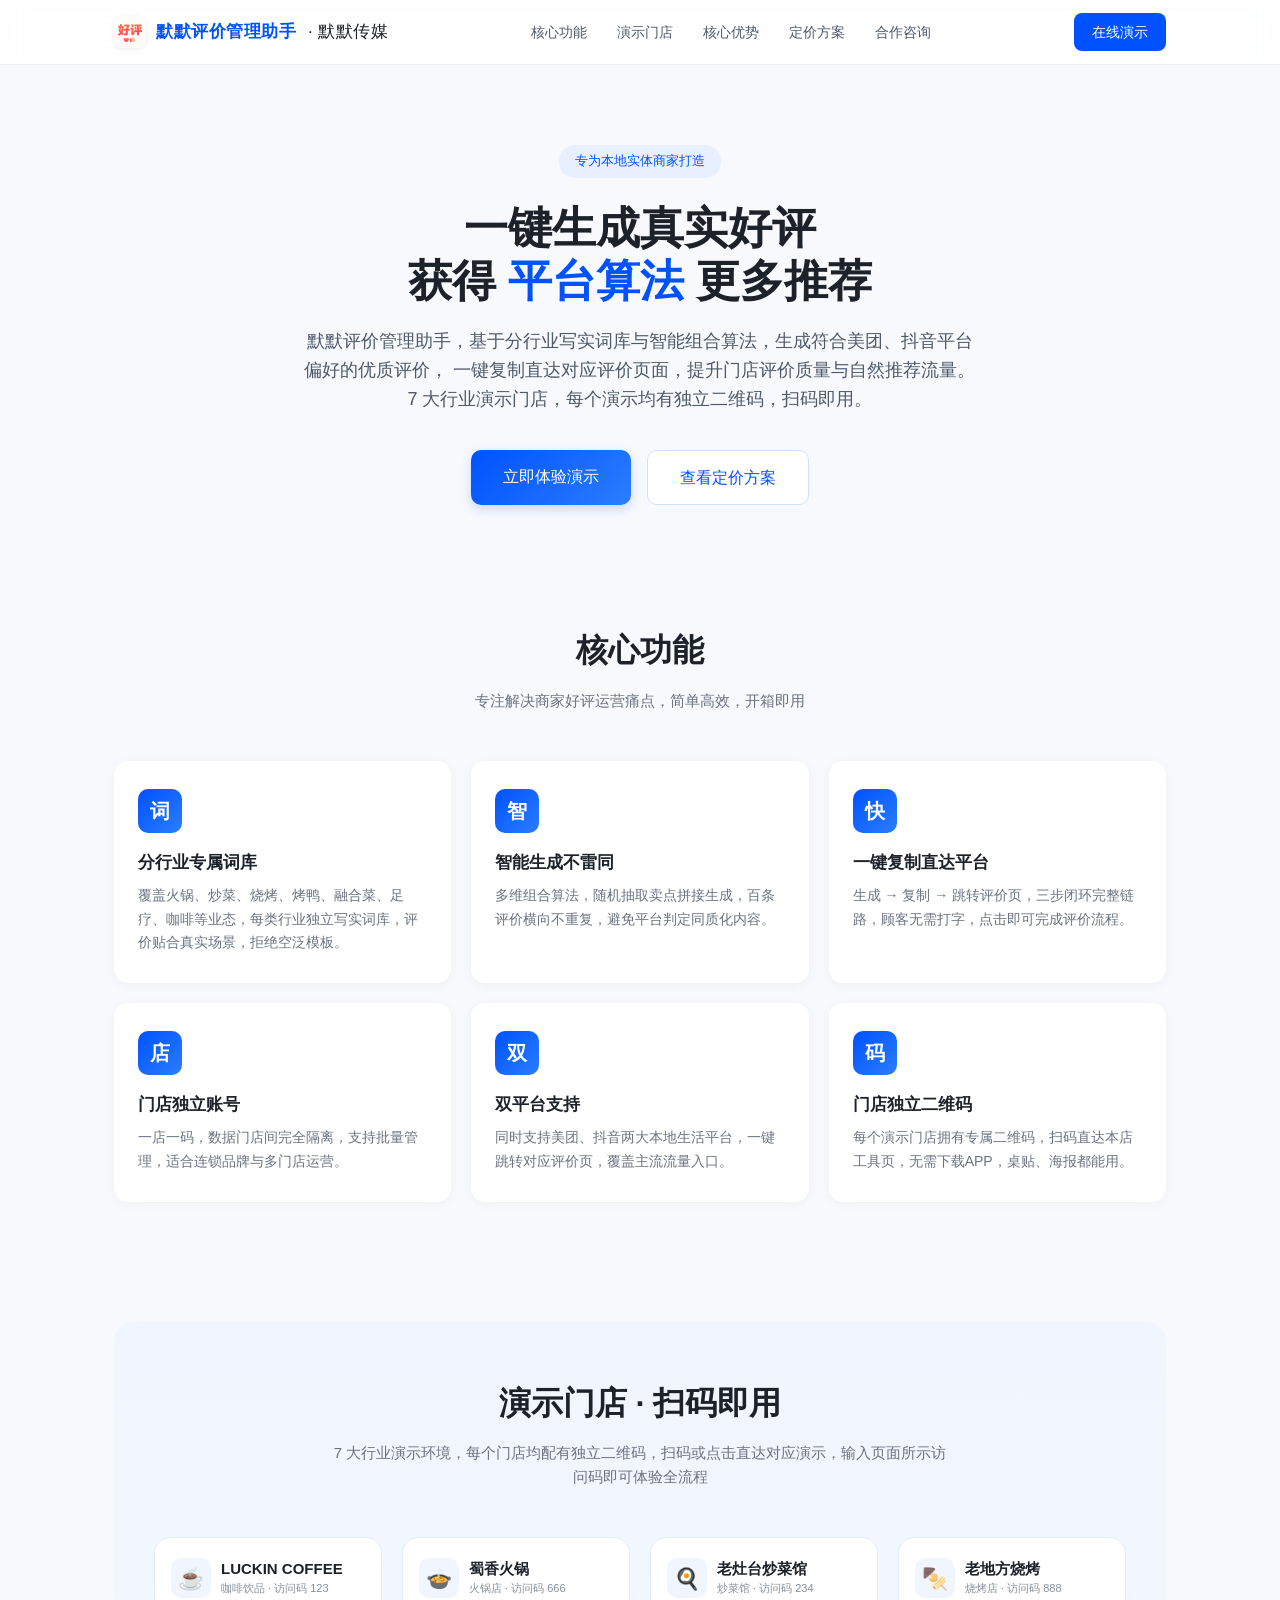
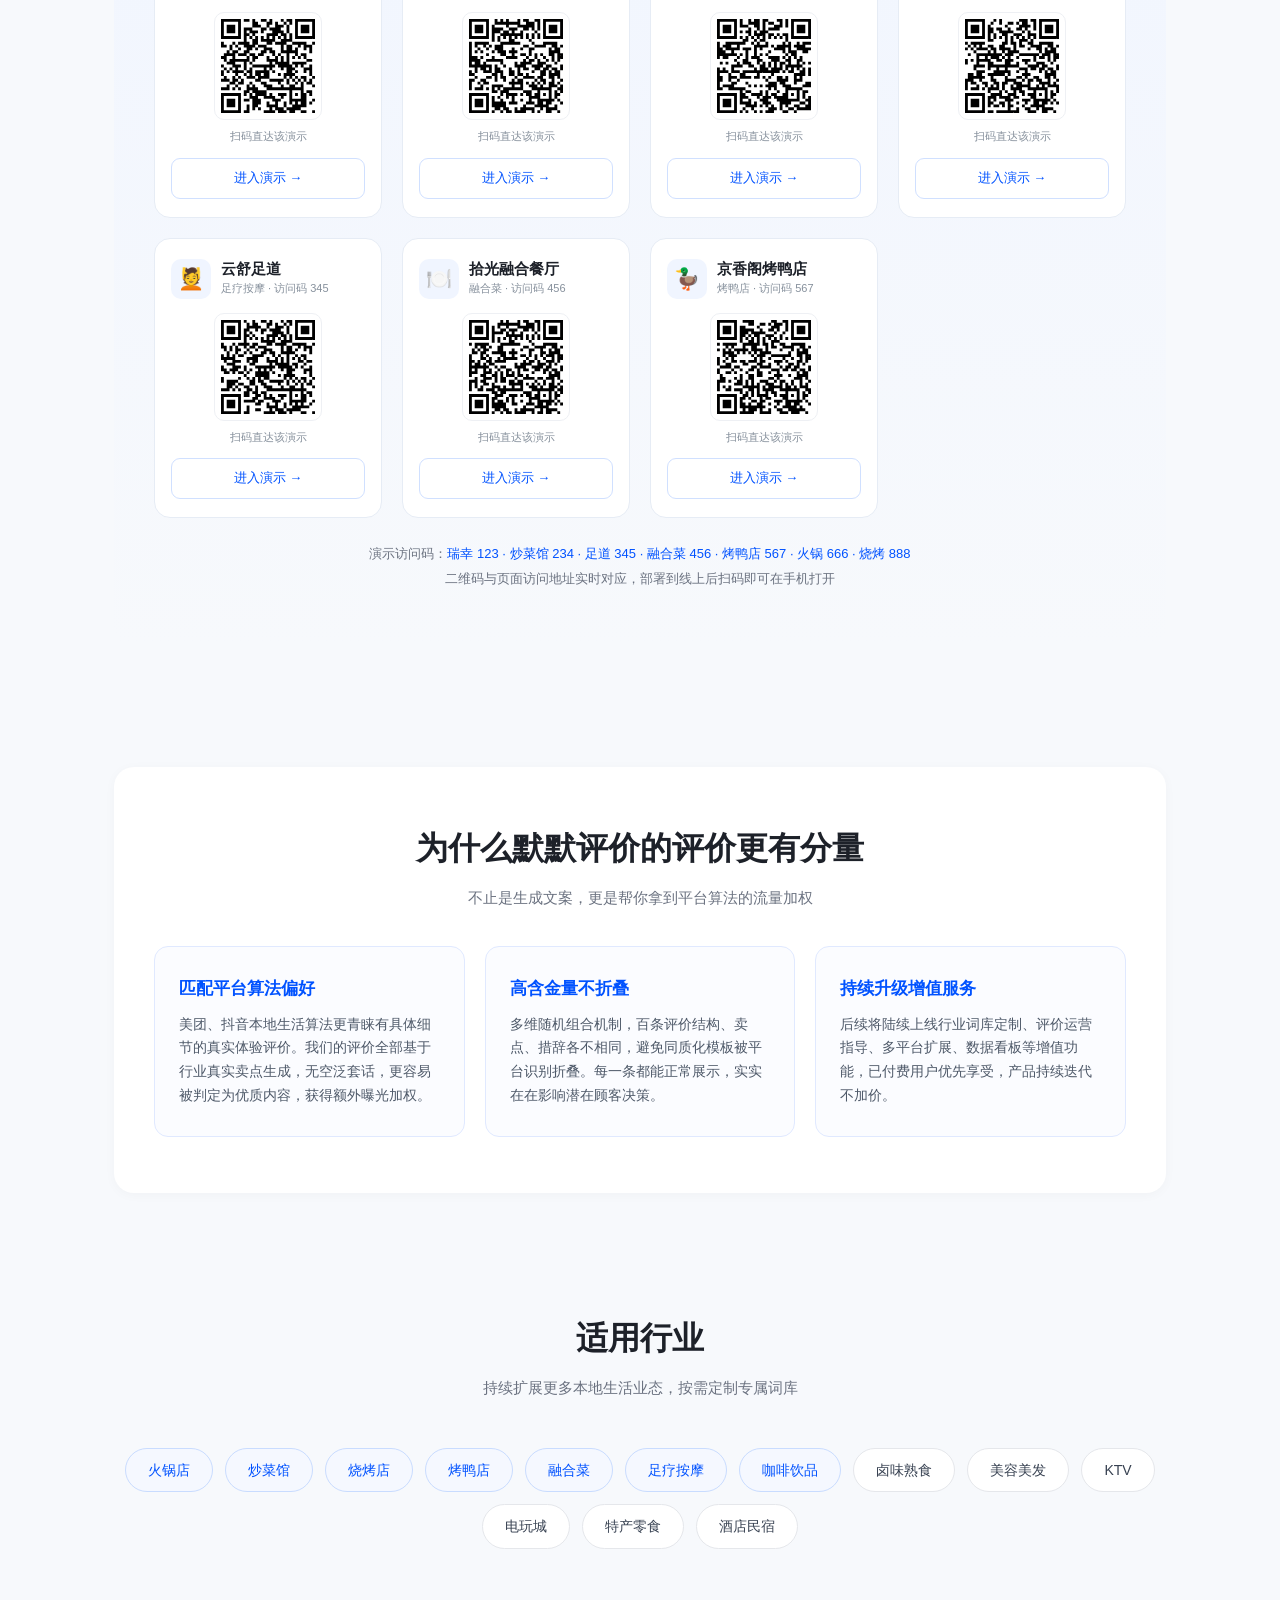
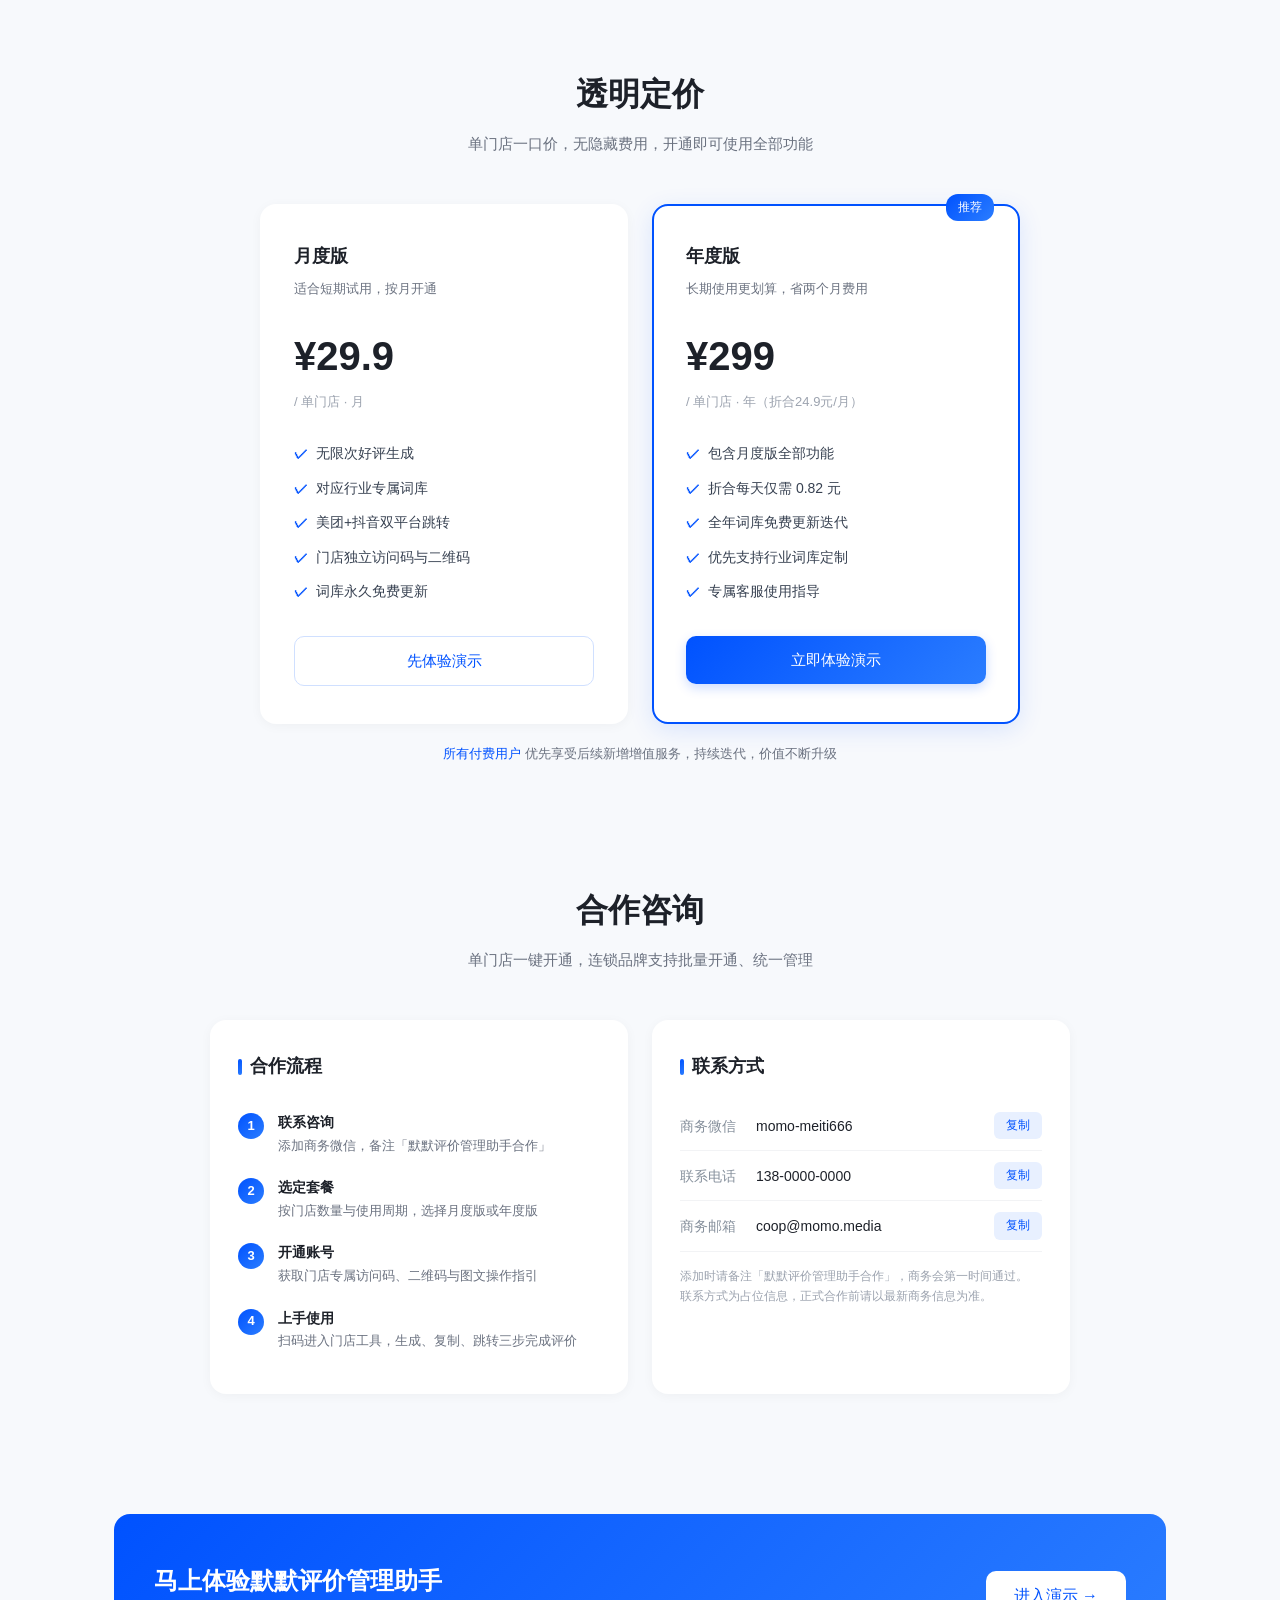
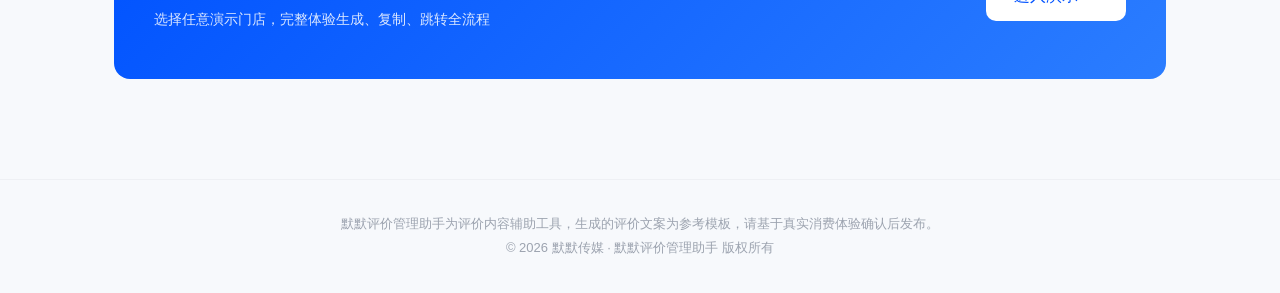
==== index.html @ b9cb19e1 "feat: 网页版全新改版为「默默评价管理助手」 - 落地页 index.html 全面改版：品牌更名、接入 logo 与 favicon、   新增「演示门店」区块（7 家演示门店卡片 + 独立二维" ====
<!DOCTYPE html>
<html lang="zh-CN">
<head>
<meta charset="UTF-8">
<meta name="viewport" content="width=device-width, initial-scale=1.0">
<title>默默评价管理助手 · 默默传媒 | 本地商家好评运营工具</title>
<meta name="description" content="默默评价管理助手，基于分行业写实词库与智能组合算法，生成符合美团、抖音平台偏好的优质评价，一键复制直达评价页面。7 大行业演示门店在线体验，每个演示均配有独立二维码。">
<meta property="og:title" content="默默评价管理助手 · 默默传媒">
<meta property="og:description" content="本地商家好评运营工具 — 分行业词库 + 智能生成 + 一键复制直达平台，7 大行业演示门店扫码即用。">
<meta property="og:image" content="assets/logo.png">
<link rel="icon" href="assets/favicon.ico" sizes="any">
<link rel="icon" type="image/png" sizes="32x32" href="assets/favicon-32.png">
<link rel="apple-touch-icon" href="assets/apple-touch-icon.png">
<style>
  * {
    margin: 0;
    padding: 0;
    box-sizing: border-box;
    font-family: -apple-system, BlinkMacSystemFont, "PingFang SC", "Microsoft YaHei", sans-serif;
  }

  body {
    background: #f7f9fc;
    color: #1d2129;
    line-height: 1.6;
  }

  /* 导航栏 */
  .nav {
    position: sticky;
    top: 0;
    background: rgba(255, 255, 255, 0.85);
    backdrop-filter: blur(12px);
    border-bottom: 1px solid #eef0f4;
    z-index: 100;
  }
  .nav-inner {
    max-width: 1100px;
    margin: 0 auto;
    padding: 0 24px;
    height: 64px;
    display: flex;
    align-items: center;
    justify-content: space-between;
    gap: 16px;
  }
  .logo {
    display: flex;
    align-items: center;
    gap: 10px;
    font-size: 17px;
    font-weight: 600;
    color: #0052ff;
    letter-spacing: 0.5px;
    white-space: nowrap;
  }
  .logo img {
    width: 32px;
    height: 32px;
    border-radius: 8px;
    display: block;
    box-shadow: 0 1px 4px rgba(0, 0, 0, 0.08);
  }
  .logo span {
    color: #1d2129;
    font-weight: 500;
    margin-left: 2px;
  }
  .nav-links {
    display: flex;
    gap: 30px;
    font-size: 14px;
    color: #4e5969;
  }
  .nav-links a {
    color: inherit;
    text-decoration: none;
    transition: color 0.2s;
  }
  .nav-links a:hover {
    color: #0052ff;
  }
  .nav-demo-btn {
    padding: 8px 18px;
    background: #0052ff;
    color: #fff;
    border-radius: 8px;
    text-decoration: none;
    font-size: 14px;
    font-weight: 500;
    white-space: nowrap;
    transition: background 0.2s;
  }
  .nav-demo-btn:hover {
    background: #0044d4;
  }

  /* Hero 区域 */
  .hero {
    max-width: 1100px;
    margin: 0 auto;
    padding: 80px 24px 60px;
    text-align: center;
  }
  .hero-badge {
    display: inline-block;
    padding: 6px 16px;
    background: #e8f0ff;
    color: #0052ff;
    border-radius: 20px;
    font-size: 13px;
    margin-bottom: 24px;
  }
  .hero h1 {
    font-size: 44px;
    font-weight: 700;
    line-height: 1.2;
    margin-bottom: 20px;
    color: #1d2129;
  }
  .hero h1 span {
    color: #0052ff;
  }
  .hero-desc {
    font-size: 18px;
    color: #4e5969;
    max-width: 680px;
    margin: 0 auto 36px;
  }
  .hero-btns {
    display: flex;
    gap: 16px;
    justify-content: center;
    flex-wrap: wrap;
  }
  .btn-primary {
    padding: 14px 32px;
    background: linear-gradient(135deg, #0052ff, #2b7dff);
    color: #fff;
    border: none;
    border-radius: 10px;
    font-size: 16px;
    font-weight: 500;
    cursor: pointer;
    text-decoration: none;
    box-shadow: 0 4px 12px rgba(0, 82, 255, 0.2);
    transition: all 0.2s;
  }
  .btn-primary:hover {
    transform: translateY(-1px);
    box-shadow: 0 6px 16px rgba(0, 82, 255, 0.28);
  }
  .btn-secondary {
    padding: 14px 32px;
    background: #fff;
    color: #0052ff;
    border: 1px solid #d0e0ff;
    border-radius: 10px;
    font-size: 16px;
    font-weight: 500;
    cursor: pointer;
    text-decoration: none;
    transition: all 0.2s;
  }
  .btn-secondary:hover {
    background: #f5f8ff;
  }

  /* 通用区块 */
  .section {
    max-width: 1100px;
    margin: 0 auto;
    padding: 60px 24px;
  }
  .section-title {
    text-align: center;
    margin-bottom: 48px;
  }
  .section-title h2 {
    font-size: 32px;
    font-weight: 700;
    margin-bottom: 12px;
  }
  .section-title p {
    font-size: 15px;
    color: #6b7280;
    max-width: 620px;
    margin: 0 auto;
  }

  /* 功能网格 */
  .features {
    display: grid;
    grid-template-columns: repeat(3, 1fr);
    gap: 20px;
  }
  .feature-card {
    background: #fff;
    padding: 28px 24px;
    border-radius: 14px;
    box-shadow: 0 2px 12px rgba(0, 0, 0, 0.04);
    transition: all 0.2s;
  }
  .feature-card:hover {
    transform: translateY(-2px);
    box-shadow: 0 6px 20px rgba(0, 0, 0, 0.06);
  }
  .feature-icon {
    width: 44px;
    height: 44px;
    background: linear-gradient(135deg, #0052ff, #2b7dff);
    border-radius: 10px;
    margin-bottom: 16px;
    display: flex;
    align-items: center;
    justify-content: center;
    color: #fff;
    font-size: 20px;
    font-weight: 600;
  }
  .feature-card h3 {
    font-size: 17px;
    font-weight: 600;
    margin-bottom: 8px;
  }
  .feature-card p {
    font-size: 14px;
    color: #6b7280;
    line-height: 1.7;
  }

  /* 演示门店 */
  .demo-section {
    background: linear-gradient(180deg, #f0f5ff 0%, #f7f9fc 100%);
    border-radius: 20px;
    padding: 56px 40px;
    max-width: 1100px;
    margin: 0 auto;
  }
  .demo-grid {
    display: grid;
    grid-template-columns: repeat(4, 1fr);
    gap: 20px;
  }
  .demo-store-card {
    background: #fff;
    border: 1px solid #e6ecf5;
    border-radius: 16px;
    padding: 20px 16px 18px;
    text-align: center;
    display: flex;
    flex-direction: column;
    align-items: center;
    transition: all 0.2s;
  }
  .demo-store-card:hover {
    transform: translateY(-3px);
    box-shadow: 0 8px 24px rgba(0, 82, 255, 0.10);
    border-color: #c9dcff;
  }
  .dsc-head {
    display: flex;
    align-items: center;
    gap: 10px;
    width: 100%;
    text-align: left;
    margin-bottom: 14px;
  }
  .dsc-icon {
    width: 40px;
    height: 40px;
    border-radius: 10px;
    background: #f0f5ff;
    display: flex;
    align-items: center;
    justify-content: center;
    font-size: 21px;
    line-height: 1;
    flex-shrink: 0;
  }
  .dsc-name {
    font-size: 15px;
    font-weight: 600;
    line-height: 1.3;
  }
  .dsc-industry {
    font-size: 11px;
    color: #86909c;
    margin-top: 2px;
  }
  .dsc-qr {
    width: 108px;
    height: 108px;
    padding: 6px;
    border: 1px solid #eef0f4;
    border-radius: 10px;
    margin-bottom: 8px;
  }
  .dsc-qr svg {
    width: 100%;
    height: 100%;
    display: block;
  }
  .dsc-qr-tip {
    font-size: 11px;
    color: #86909c;
    margin-bottom: 12px;
  }
  .dsc-btn {
    margin-top: auto;
    padding: 9px 0;
    width: 100%;
    border-radius: 9px;
    border: 1px solid #d0e0ff;
    color: #0052ff;
    font-size: 13px;
    font-weight: 500;
    text-decoration: none;
    transition: all 0.2s;
  }
  .dsc-btn:hover {
    background: linear-gradient(135deg, #0052ff, #2b7dff);
    border-color: transparent;
    color: #fff;
  }
  .demo-note {
    text-align: center;
    font-size: 13px;
    color: #6b7280;
    margin-top: 24px;
    line-height: 1.9;
  }
  .demo-note strong {
    color: #0052ff;
    font-weight: 500;
  }

  /* 核心优势区块 */
  .advantage-section {
    background: #fff;
    border-radius: 20px;
    padding: 56px 40px;
    box-shadow: 0 2px 12px rgba(0, 0, 0, 0.03);
  }
  .advantage-section .section-title {
    margin-bottom: 36px;
  }
  .advantage-grid {
    display: grid;
    grid-template-columns: repeat(3, 1fr);
    gap: 20px;
  }
  .advantage-card {
    background: #fbfcff;
    padding: 28px 24px;
    border-radius: 14px;
    border: 1px solid #e0e9ff;
    transition: all 0.2s;
  }
  .advantage-card:hover {
    border-color: #0052ff;
    box-shadow: 0 6px 20px rgba(0, 82, 255, 0.08);
  }
  .advantage-card h4 {
    font-size: 17px;
    font-weight: 600;
    margin-bottom: 10px;
    color: #0052ff;
  }
  .advantage-card p {
    font-size: 14px;
    color: #4e5969;
    line-height: 1.7;
  }

  /* 适用行业 */
  .industries {
    display: flex;
    flex-wrap: wrap;
    gap: 12px;
    justify-content: center;
  }
  .industry-tag {
    padding: 10px 22px;
    background: #fff;
    border: 1px solid #e5e7eb;
    border-radius: 24px;
    font-size: 14px;
    color: #374151;
    transition: all 0.2s;
  }
  .industry-tag.hot {
    border-color: #c9dcff;
    color: #0052ff;
    background: #f5f8ff;
  }
  .industry-tag:hover {
    border-color: #0052ff;
    color: #0052ff;
  }

  /* 定价 */
  .pricing {
    display: grid;
    grid-template-columns: 1fr 1fr;
    gap: 24px;
    max-width: 760px;
    margin: 0 auto;
  }
  .price-card {
    background: #fff;
    border-radius: 16px;
    padding: 36px 32px;
    box-shadow: 0 2px 12px rgba(0, 0, 0, 0.04);
    position: relative;
    border: 2px solid transparent;
    transition: all 0.2s;
  }
  .price-card.recommend {
    border-color: #0052ff;
    box-shadow: 0 6px 24px rgba(0, 82, 255, 0.12);
  }
  .price-tag {
    position: absolute;
    top: -12px;
    right: 24px;
    padding: 4px 12px;
    background: linear-gradient(135deg, #0052ff, #2b7dff);
    color: #fff;
    font-size: 12px;
    border-radius: 12px;
  }
  .price-name {
    font-size: 18px;
    font-weight: 600;
    margin-bottom: 8px;
  }
  .price-desc {
    font-size: 13px;
    color: #6b7280;
    margin-bottom: 24px;
  }
  .price-number {
    font-size: 40px;
    font-weight: 700;
    color: #1d2129;
    margin-bottom: 4px;
  }
  .price-number span {
    font-size: 16px;
    font-weight: 400;
    color: #6b7280;
  }
  .price-unit {
    font-size: 13px;
    color: #9ca3af;
    margin-bottom: 24px;
  }
  .price-list {
    list-style: none;
    margin-bottom: 28px;
  }
  .price-list li {
    font-size: 14px;
    padding: 6px 0;
    color: #374151;
    display: flex;
    align-items: center;
    gap: 8px;
  }
  .price-list li::before {
    content: "✓";
    color: #0052ff;
    font-weight: 600;
  }
  .price-btn {
    width: 100%;
    padding: 12px 0;
    border-radius: 10px;
    text-align: center;
    display: block;
    text-decoration: none;
    font-size: 15px;
    font-weight: 500;
    transition: all 0.2s;
  }
  .price-btn-outline {
    border: 1px solid #d0e0ff;
    color: #0052ff;
  }
  .price-btn-outline:hover {
    background: #f5f8ff;
  }
  .price-btn-solid {
    background: linear-gradient(135deg, #0052ff, #2b7dff);
    color: #fff;
    box-shadow: 0 4px 12px rgba(0, 82, 255, 0.2);
  }
  .price-btn-solid:hover {
    transform: translateY(-1px);
    box-shadow: 0 6px 16px rgba(0, 82, 255, 0.28);
  }

  /* 增值服务提示 */
  .value-note {
    text-align: center;
    margin-top: 20px;
    font-size: 13px;
    color: #6b7280;
  }
  .value-note strong {
    color: #0052ff;
    font-weight: 500;
  }

  /* 合作咨询 */
  .coop-grid {
    display: grid;
    grid-template-columns: 1fr 1fr;
    gap: 24px;
    max-width: 860px;
    margin: 0 auto;
    align-items: stretch;
  }
  .coop-card {
    background: #fff;
    border-radius: 16px;
    padding: 32px 28px;
    box-shadow: 0 2px 12px rgba(0, 0, 0, 0.04);
  }
  .coop-card h3 {
    font-size: 18px;
    font-weight: 600;
    margin-bottom: 20px;
    display: flex;
    align-items: center;
    gap: 8px;
  }
  .coop-card h3::before {
    content: "";
    width: 4px;
    height: 16px;
    background: linear-gradient(135deg, #0052ff, #2b7dff);
    border-radius: 2px;
  }
  .process-item {
    display: flex;
    align-items: flex-start;
    gap: 14px;
    padding: 10px 0;
  }
  .process-no {
    width: 26px;
    height: 26px;
    border-radius: 50%;
    background: linear-gradient(135deg, #0052ff, #2b7dff);
    color: #fff;
    font-size: 13px;
    font-weight: 600;
    display: flex;
    align-items: center;
    justify-content: center;
    flex-shrink: 0;
    margin-top: 2px;
  }
  .process-title {
    font-size: 14px;
    font-weight: 600;
  }
  .process-desc {
    font-size: 13px;
    color: #6b7280;
    margin-top: 2px;
  }
  .contact-row {
    display: flex;
    align-items: center;
    padding: 11px 0;
    font-size: 14px;
    border-bottom: 1px solid #f2f3f5;
  }
  .contact-row:last-of-type {
    border-bottom: none;
  }
  .c-label {
    color: #86909c;
    width: 76px;
    flex-shrink: 0;
  }
  .c-value {
    flex: 1;
    font-weight: 500;
    word-break: break-all;
  }
  .c-copy {
    color: #0052ff;
    font-size: 12px;
    padding: 4px 12px;
    border-radius: 6px;
    background: #e8f0ff;
    cursor: pointer;
    user-select: none;
    flex-shrink: 0;
  }
  .c-copy:hover {
    background: #d8e6ff;
  }
  .coop-note {
    margin-top: 14px;
    font-size: 12px;
    color: #9ca3af;
    line-height: 1.7;
  }

  /* 演示入口横幅 */
  .demo-banner {
    background: linear-gradient(135deg, #0052ff 0%, #2b7dff 100%);
    border-radius: 16px;
    padding: 48px 40px;
    color: #fff;
    display: flex;
    align-items: center;
    justify-content: space-between;
    flex-wrap: wrap;
    gap: 24px;
  }
  .demo-banner h3 {
    font-size: 24px;
    font-weight: 600;
    margin-bottom: 8px;
  }
  .demo-banner p {
    opacity: 0.85;
    font-size: 14px;
  }
  .demo-banner .btn-white {
    padding: 12px 28px;
    background: #fff;
    color: #0052ff;
    border-radius: 10px;
    text-decoration: none;
    font-weight: 500;
    transition: all 0.2s;
  }
  .demo-banner .btn-white:hover {
    transform: translateY(-1px);
    box-shadow: 0 6px 16px rgba(0, 0, 0, 0.15);
  }

  /* 页脚 */
  .footer {
    border-top: 1px solid #eef0f4;
    padding: 32px 24px;
    text-align: center;
    color: #9ca3af;
    font-size: 13px;
    margin-top: 40px;
    line-height: 1.9;
  }

  /* Toast（复制提示） */
  .toast {
    position: fixed;
    top: 50%;
    left: 50%;
    transform: translate(-50%, -50%);
    background: rgba(0, 0, 0, 0.75);
    color: #fff;
    padding: 10px 20px;
    border-radius: 8px;
    font-size: 14px;
    z-index: 1000;
    opacity: 0;
    pointer-events: none;
    transition: opacity 0.2s;
  }
  .toast.show {
    opacity: 1;
  }

  /* 响应式 */
  @media (max-width: 900px) {
    .demo-grid { grid-template-columns: repeat(2, 1fr); }
  }
  @media (max-width: 768px) {
    .hero h1 { font-size: 30px; }
    .hero { padding: 56px 20px 40px; }
    .features { grid-template-columns: 1fr; }
    .advantage-grid { grid-template-columns: 1fr; }
    .pricing { grid-template-columns: 1fr; }
    .coop-grid { grid-template-columns: 1fr; }
    .nav-links { display: none; }
    .section { padding: 44px 20px; }
    .section-title h2 { font-size: 26px; }
    .demo-banner { padding: 32px 24px; }
    .demo-section { padding: 40px 20px; }
    .advantage-section { padding: 40px 20px; }
    .logo { font-size: 15px; }
  }
  @media (max-width: 420px) {
    .demo-grid { grid-template-columns: 1fr; }
  }
</style>
</head>
<body>

<!-- 导航栏 -->
<nav class="nav">
  <div class="nav-inner">
    <div class="logo">
      <img src="assets/logo.png" alt="默默评价管理助手 logo">
      默默评价管理助手<span>· 默默传媒</span>
    </div>
    <div class="nav-links">
      <a href="#features">核心功能</a>
      <a href="#demos">演示门店</a>
      <a href="#advantage">核心优势</a>
      <a href="#pricing">定价方案</a>
      <a href="#coop">合作咨询</a>
    </div>
    <a href="#demos" class="nav-demo-btn">在线演示</a>
  </div>
</nav>

<!-- Hero -->
<section class="hero">
  <div class="hero-badge">专为本地实体商家打造</div>
  <h1>一键生成真实好评<br>获得 <span>平台算法</span> 更多推荐</h1>
  <p class="hero-desc">
    默默评价管理助手，基于分行业写实词库与智能组合算法，生成符合美团、抖音平台偏好的优质评价，
    一键复制直达对应评价页面，提升门店评价质量与自然推荐流量。7 大行业演示门店，每个演示均有独立二维码，扫码即用。
  </p>
  <div class="hero-btns">
    <a href="#demos" class="btn-primary">立即体验演示</a>
    <a href="#pricing" class="btn-secondary">查看定价方案</a>
  </div>
</section>

<!-- 核心功能 -->
<section class="section" id="features">
  <div class="section-title">
    <h2>核心功能</h2>
    <p>专注解决商家好评运营痛点，简单高效，开箱即用</p>
  </div>
  <div class="features">
    <div class="feature-card">
      <div class="feature-icon">词</div>
      <h3>分行业专属词库</h3>
      <p>覆盖火锅、炒菜、烧烤、烤鸭、融合菜、足疗、咖啡等业态，每类行业独立写实词库，评价贴合真实场景，拒绝空泛模板。</p>
    </div>
    <div class="feature-card">
      <div class="feature-icon">智</div>
      <h3>智能生成不雷同</h3>
      <p>多维组合算法，随机抽取卖点拼接生成，百条评价横向不重复，避免平台判定同质化内容。</p>
    </div>
    <div class="feature-card">
      <div class="feature-icon">快</div>
      <h3>一键复制直达平台</h3>
      <p>生成 → 复制 → 跳转评价页，三步闭环完整链路，顾客无需打字，点击即可完成评价流程。</p>
    </div>
    <div class="feature-card">
      <div class="feature-icon">店</div>
      <h3>门店独立账号</h3>
      <p>一店一码，数据门店间完全隔离，支持批量管理，适合连锁品牌与多门店运营。</p>
    </div>
    <div class="feature-card">
      <div class="feature-icon">双</div>
      <h3>双平台支持</h3>
      <p>同时支持美团、抖音两大本地生活平台，一键跳转对应评价页，覆盖主流流量入口。</p>
    </div>
    <div class="feature-card">
      <div class="feature-icon">码</div>
      <h3>门店独立二维码</h3>
      <p>每个演示门店拥有专属二维码，扫码直达本店工具页，无需下载APP，桌贴、海报都能用。</p>
    </div>
  </div>
</section>

<!-- 演示门店 -->
<section class="section" id="demos">
  <div class="demo-section">
    <div class="section-title">
      <h2>演示门店 · 扫码即用</h2>
      <p>7 大行业演示环境，每个门店均配有独立二维码，扫码或点击直达对应演示，输入页面所示访问码即可体验全流程</p>
    </div>
    <div class="demo-grid" id="demoGrid">
      <!-- 门店卡片与独立二维码由 assets/demo.js 渲染 -->
    </div>
    <div class="demo-note">
      演示访问码：<strong>瑞幸 123 · 炒菜馆 234 · 足道 345 · 融合菜 456 · 烤鸭店 567 · 火锅 666 · 烧烤 888</strong><br>
      二维码与页面访问地址实时对应，部署到线上后扫码即可在手机打开
    </div>
  </div>
</section>

<!-- 核心优势 -->
<section class="section" id="advantage">
  <div class="advantage-section">
    <div class="section-title">
      <h2>为什么默默评价的评价更有分量</h2>
      <p>不止是生成文案，更是帮你拿到平台算法的流量加权</p>
    </div>
    <div class="advantage-grid">
      <div class="advantage-card">
        <h4>匹配平台算法偏好</h4>
        <p>美团、抖音本地生活算法更青睐有具体细节的真实体验评价。我们的评价全部基于行业真实卖点生成，无空泛套话，更容易被判定为优质内容，获得额外曝光加权。</p>
      </div>
      <div class="advantage-card">
        <h4>高含金量不折叠</h4>
        <p>多维随机组合机制，百条评价结构、卖点、措辞各不相同，避免同质化模板被平台识别折叠。每一条都能正常展示，实实在在影响潜在顾客决策。</p>
      </div>
      <div class="advantage-card">
        <h4>持续升级增值服务</h4>
        <p>后续将陆续上线行业词库定制、评价运营指导、多平台扩展、数据看板等增值功能，已付费用户优先享受，产品持续迭代不加价。</p>
      </div>
    </div>
  </div>
</section>

<!-- 适用行业 -->
<section class="section" id="industries">
  <div class="section-title">
    <h2>适用行业</h2>
    <p>持续扩展更多本地生活业态，按需定制专属词库</p>
  </div>
  <div class="industries">
    <span class="industry-tag hot">火锅店</span>
    <span class="industry-tag hot">炒菜馆</span>
    <span class="industry-tag hot">烧烤店</span>
    <span class="industry-tag hot">烤鸭店</span>
    <span class="industry-tag hot">融合菜</span>
    <span class="industry-tag hot">足疗按摩</span>
    <span class="industry-tag hot">咖啡饮品</span>
    <span class="industry-tag">卤味熟食</span>
    <span class="industry-tag">美容美发</span>
    <span class="industry-tag">KTV</span>
    <span class="industry-tag">电玩城</span>
    <span class="industry-tag">特产零食</span>
    <span class="industry-tag">酒店民宿</span>
  </div>
</section>

<!-- 定价方案 -->
<section class="section" id="pricing">
  <div class="section-title">
    <h2>透明定价</h2>
    <p>单门店一口价，无隐藏费用，开通即可使用全部功能</p>
  </div>
  <div class="pricing">
    <div class="price-card">
      <div class="price-name">月度版</div>
      <div class="price-desc">适合短期试用，按月开通</div>
      <div class="price-number">¥29.9<span></span></div>
      <div class="price-unit">/ 单门店 · 月</div>
      <ul class="price-list">
        <li>无限次好评生成</li>
        <li>对应行业专属词库</li>
        <li>美团+抖音双平台跳转</li>
        <li>门店独立访问码与二维码</li>
        <li>词库永久免费更新</li>
      </ul>
      <a href="#demos" class="price-btn price-btn-outline">先体验演示</a>
    </div>

    <div class="price-card recommend">
      <div class="price-tag">推荐</div>
      <div class="price-name">年度版</div>
      <div class="price-desc">长期使用更划算，省两个月费用</div>
      <div class="price-number">¥299<span></span></div>
      <div class="price-unit">/ 单门店 · 年（折合24.9元/月）</div>
      <ul class="price-list">
        <li>包含月度版全部功能</li>
        <li>折合每天仅需 0.82 元</li>
        <li>全年词库免费更新迭代</li>
        <li>优先支持行业词库定制</li>
        <li>专属客服使用指导</li>
      </ul>
      <a href="#demos" class="price-btn price-btn-solid">立即体验演示</a>
    </div>
  </div>
  <div class="value-note">
    <strong>所有付费用户</strong> 优先享受后续新增增值服务，持续迭代，价值不断升级
  </div>
</section>

<!-- 合作咨询 -->
<section class="section" id="coop">
  <div class="section-title">
    <h2>合作咨询</h2>
    <p>单门店一键开通，连锁品牌支持批量开通、统一管理</p>
  </div>
  <div class="coop-grid">
    <div class="coop-card">
      <h3>合作流程</h3>
      <div class="process-item">
        <div class="process-no">1</div>
        <div>
          <div class="process-title">联系咨询</div>
          <div class="process-desc">添加商务微信，备注「默默评价管理助手合作」</div>
        </div>
      </div>
      <div class="process-item">
        <div class="process-no">2</div>
        <div>
          <div class="process-title">选定套餐</div>
          <div class="process-desc">按门店数量与使用周期，选择月度版或年度版</div>
        </div>
      </div>
      <div class="process-item">
        <div class="process-no">3</div>
        <div>
          <div class="process-title">开通账号</div>
          <div class="process-desc">获取门店专属访问码、二维码与图文操作指引</div>
        </div>
      </div>
      <div class="process-item">
        <div class="process-no">4</div>
        <div>
          <div class="process-title">上手使用</div>
          <div class="process-desc">扫码进入门店工具，生成、复制、跳转三步完成评价</div>
        </div>
      </div>
    </div>
    <div class="coop-card">
      <h3>联系方式</h3>
      <div class="contact-row">
        <span class="c-label">商务微信</span>
        <span class="c-value">momo-meiti666</span>
        <span class="c-copy" data-label="商务微信" data-value="momo-meiti666" onclick="dmpCopyContact(this)">复制</span>
      </div>
      <div class="contact-row">
        <span class="c-label">联系电话</span>
        <span class="c-value">138-0000-0000</span>
        <span class="c-copy" data-label="联系电话" data-value="138-0000-0000" onclick="dmpCopyContact(this)">复制</span>
      </div>
      <div class="contact-row">
        <span class="c-label">商务邮箱</span>
        <span class="c-value">coop@momo.media</span>
        <span class="c-copy" data-label="商务邮箱" data-value="coop@momo.media" onclick="dmpCopyContact(this)">复制</span>
      </div>
      <div class="coop-note">添加时请备注「默默评价管理助手合作」，商务会第一时间通过。<br>联系方式为占位信息，正式合作前请以最新商务信息为准。</div>
    </div>
  </div>
</section>

<!-- 演示入口横幅 -->
<section class="section">
  <div class="demo-banner">
    <div>
      <h3>马上体验默默评价管理助手</h3>
      <p>选择任意演示门店，完整体验生成、复制、跳转全流程</p>
    </div>
    <a href="#demos" class="btn-white">进入演示 →</a>
  </div>
</section>

<!-- 页脚 -->
<div class="footer">
  默默评价管理助手为评价内容辅助工具，生成的评价文案为参考模板，请基于真实消费体验确认后发布。<br>
  © 2026 默默传媒 · 默默评价管理助手 版权所有
</div>

<div class="toast" id="toast"></div>

<script src="assets/qrcode.js"></script>
<script src="assets/demo.js"></script>
</body>
</html>
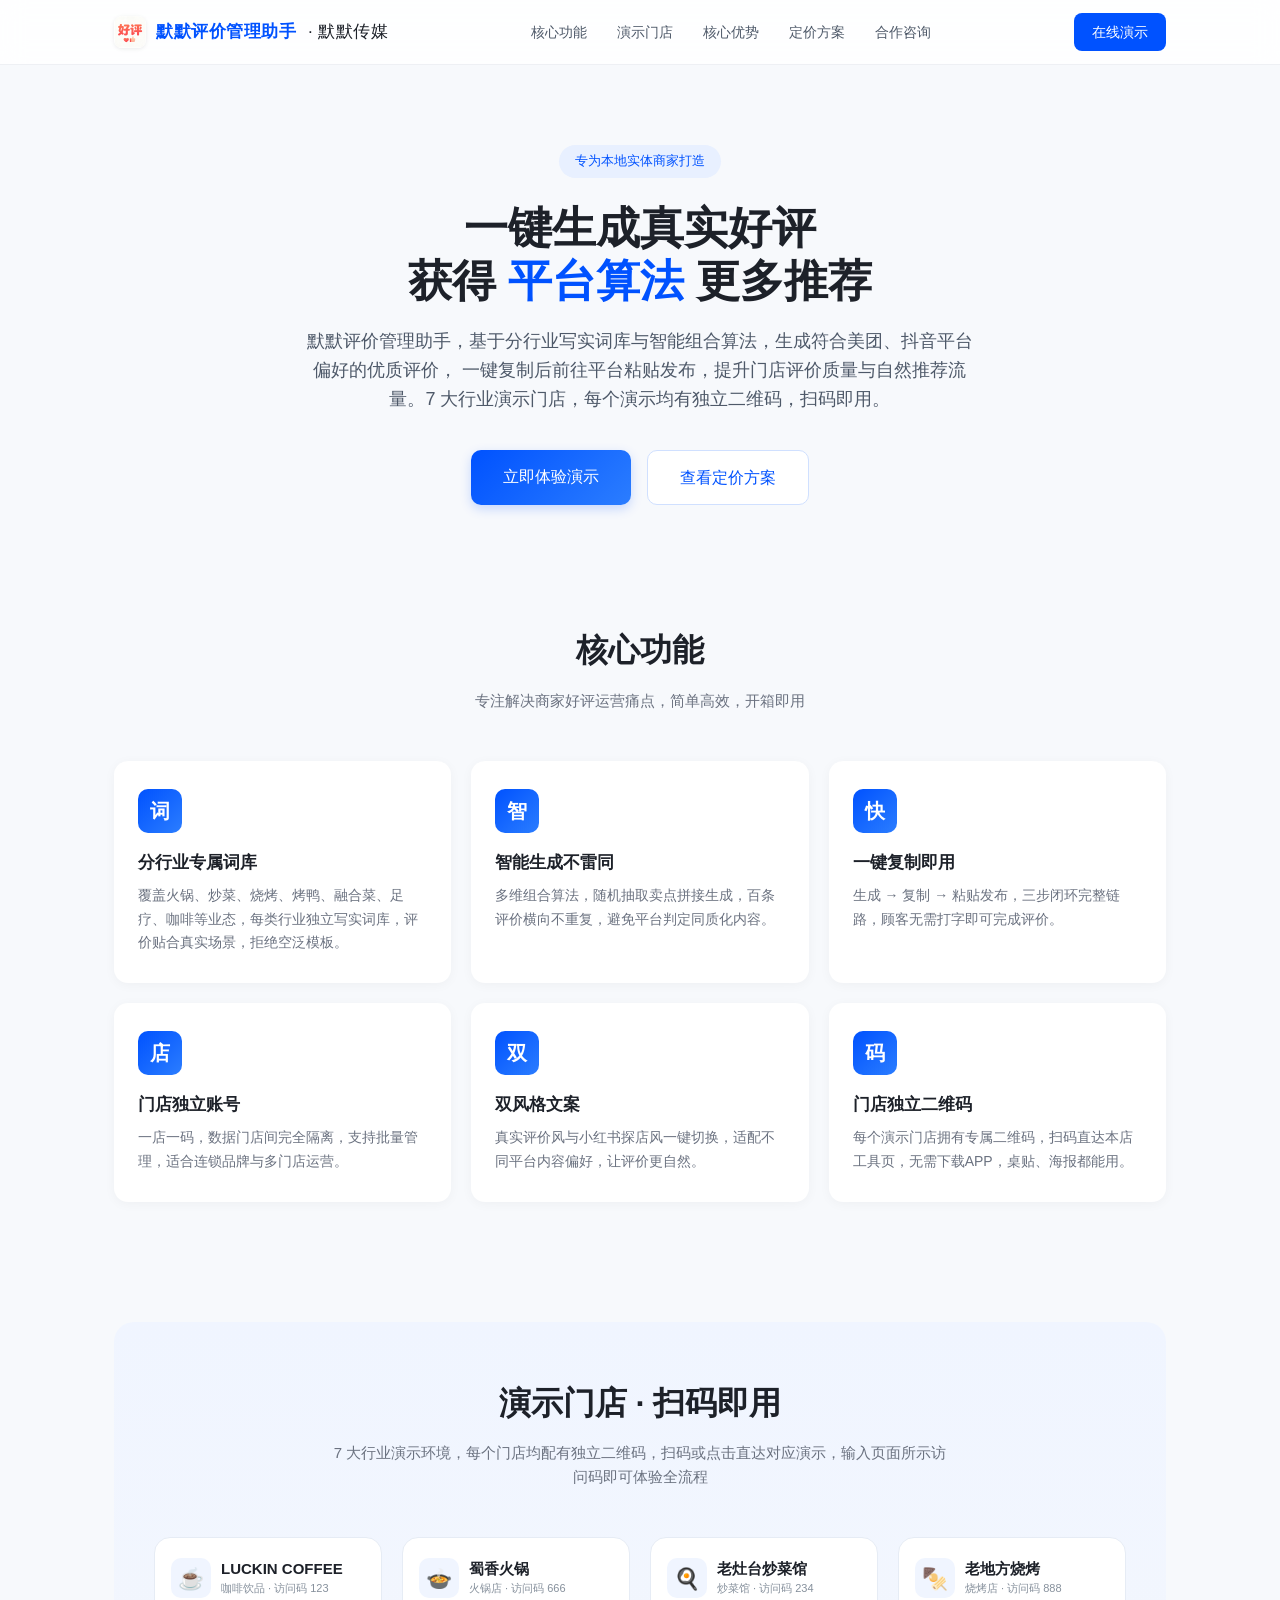
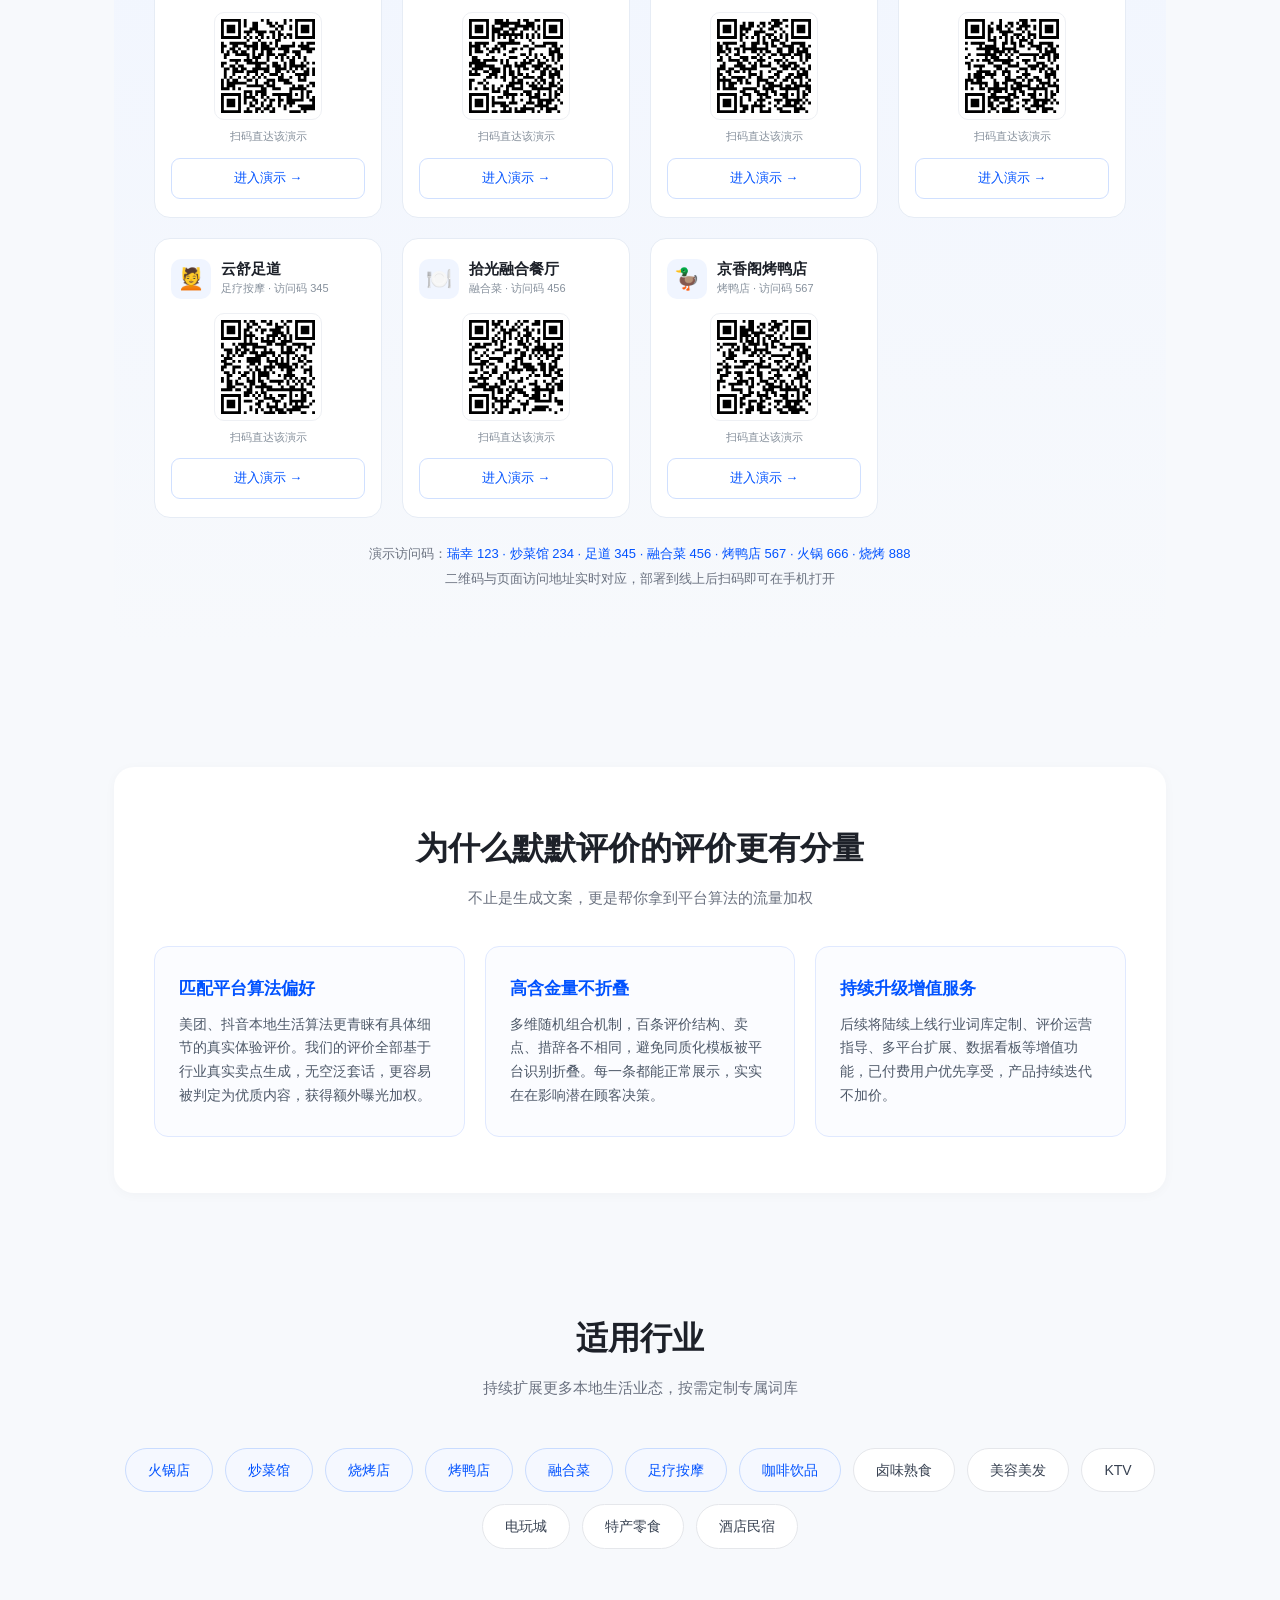
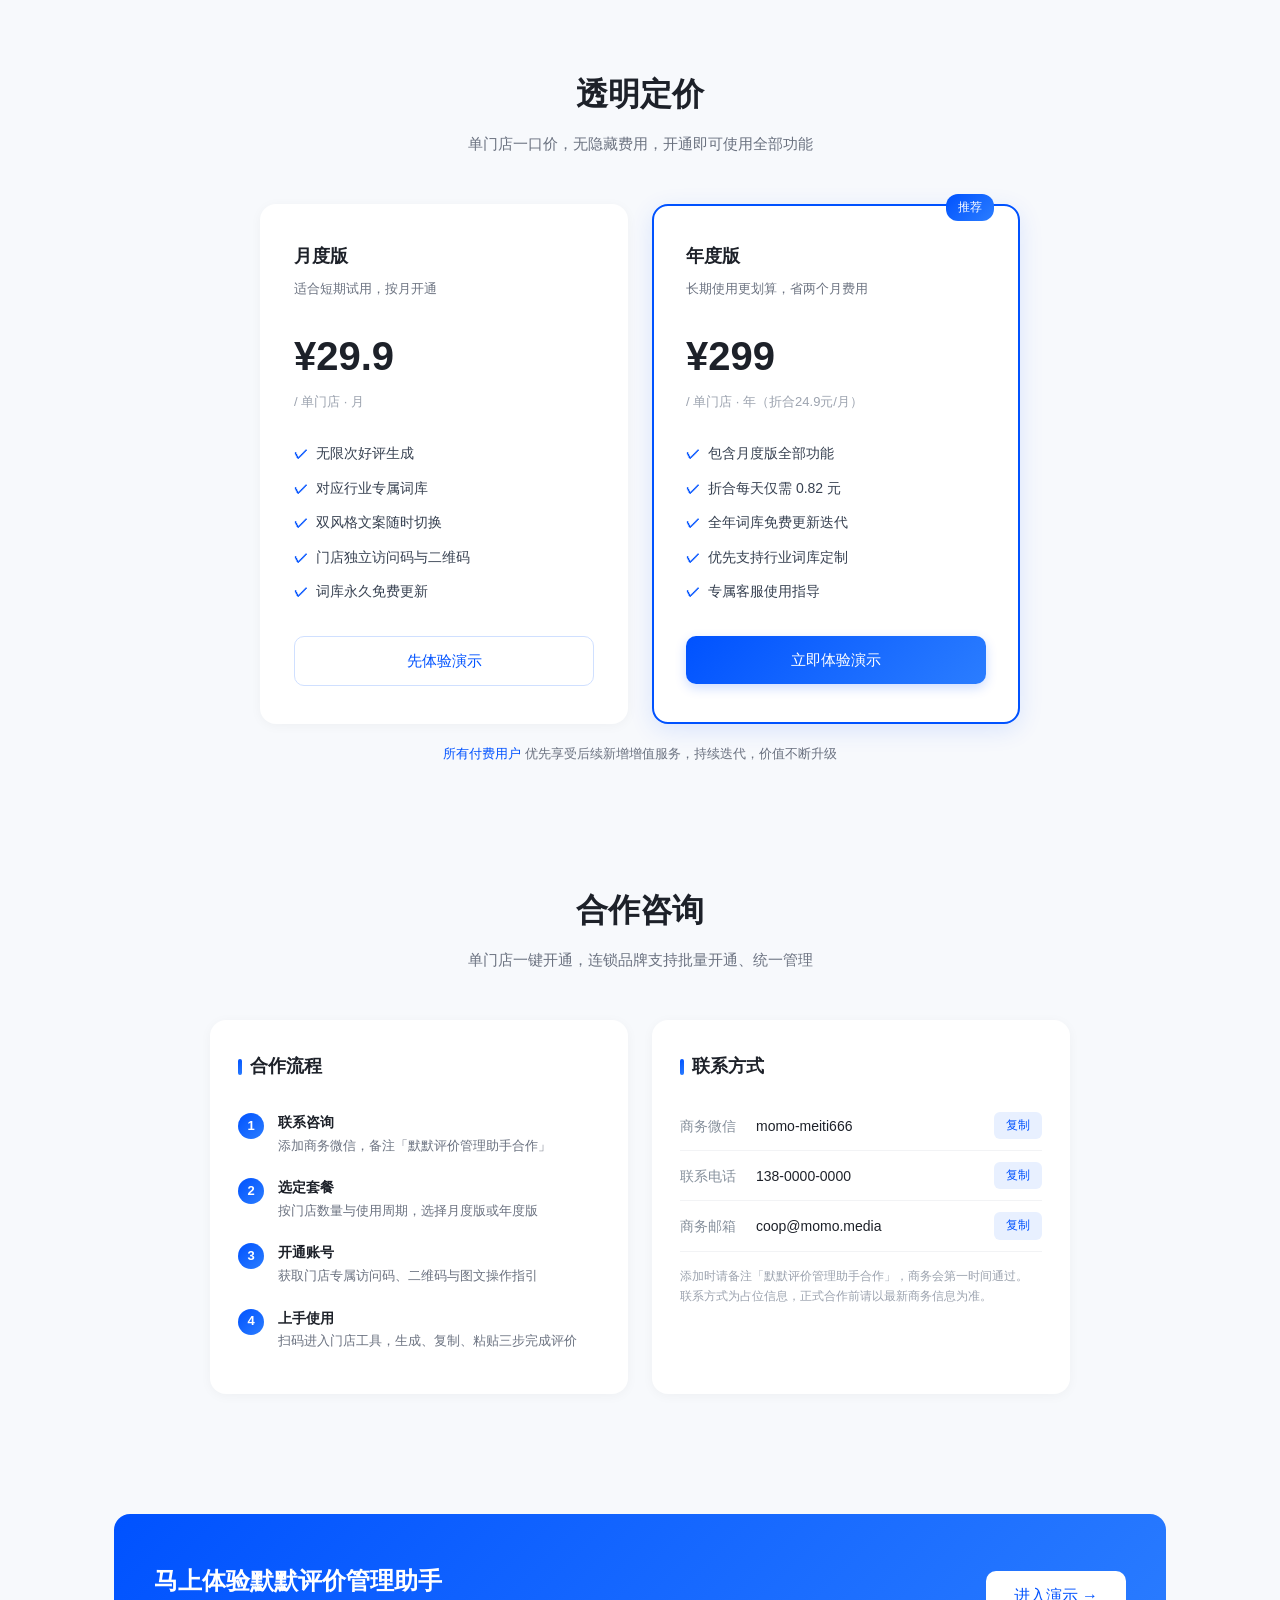
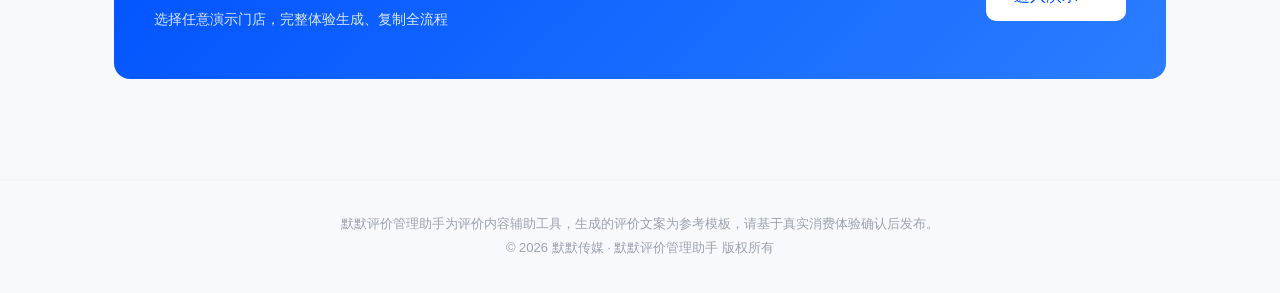
==== commit 40b1e9f7: "feat: 移除演示页美团/抖音跳转按钮，更新正式域名说明 - 演示页移除「前往平台评价」区块与跳转引导弹窗（demo.js/7 个演示页/demo.css） - 落地页文案同步：双平台支持改为双风格" ====
--- a/index.html
+++ b/index.html
@@ -728,7 +728,7 @@
   <h1>一键生成真实好评<br>获得 <span>平台算法</span> 更多推荐</h1>
   <p class="hero-desc">
     默默评价管理助手，基于分行业写实词库与智能组合算法，生成符合美团、抖音平台偏好的优质评价，
-    一键复制直达对应评价页面，提升门店评价质量与自然推荐流量。7 大行业演示门店，每个演示均有独立二维码，扫码即用。
+    一键复制后前往平台粘贴发布，提升门店评价质量与自然推荐流量。7 大行业演示门店，每个演示均有独立二维码，扫码即用。
   </p>
   <div class="hero-btns">
     <a href="#demos" class="btn-primary">立即体验演示</a>
@@ -755,8 +755,8 @@
     </div>
     <div class="feature-card">
       <div class="feature-icon">快</div>
-      <h3>一键复制直达平台</h3>
-      <p>生成 → 复制 → 跳转评价页，三步闭环完整链路，顾客无需打字，点击即可完成评价流程。</p>
+      <h3>一键复制即用</h3>
+      <p>生成 → 复制 → 粘贴发布，三步闭环完整链路，顾客无需打字即可完成评价。</p>
     </div>
     <div class="feature-card">
       <div class="feature-icon">店</div>
@@ -765,8 +765,8 @@
     </div>
     <div class="feature-card">
       <div class="feature-icon">双</div>
-      <h3>双平台支持</h3>
-      <p>同时支持美团、抖音两大本地生活平台，一键跳转对应评价页，覆盖主流流量入口。</p>
+      <h3>双风格文案</h3>
+      <p>真实评价风与小红书探店风一键切换，适配不同平台内容偏好，让评价更自然。</p>
     </div>
     <div class="feature-card">
       <div class="feature-icon">码</div>
@@ -855,7 +855,7 @@
       <ul class="price-list">
         <li>无限次好评生成</li>
         <li>对应行业专属词库</li>
-        <li>美团+抖音双平台跳转</li>
+        <li>双风格文案随时切换</li>
         <li>门店独立访问码与二维码</li>
         <li>词库永久免费更新</li>
       </ul>
@@ -917,7 +917,7 @@
         <div class="process-no">4</div>
         <div>
           <div class="process-title">上手使用</div>
-          <div class="process-desc">扫码进入门店工具，生成、复制、跳转三步完成评价</div>
+          <div class="process-desc">扫码进入门店工具，生成、复制、粘贴三步完成评价</div>
         </div>
       </div>
     </div>
@@ -948,7 +948,7 @@
   <div class="demo-banner">
     <div>
       <h3>马上体验默默评价管理助手</h3>
-      <p>选择任意演示门店，完整体验生成、复制、跳转全流程</p>
+      <p>选择任意演示门店，完整体验生成、复制全流程</p>
     </div>
     <a href="#demos" class="btn-white">进入演示 →</a>
   </div>
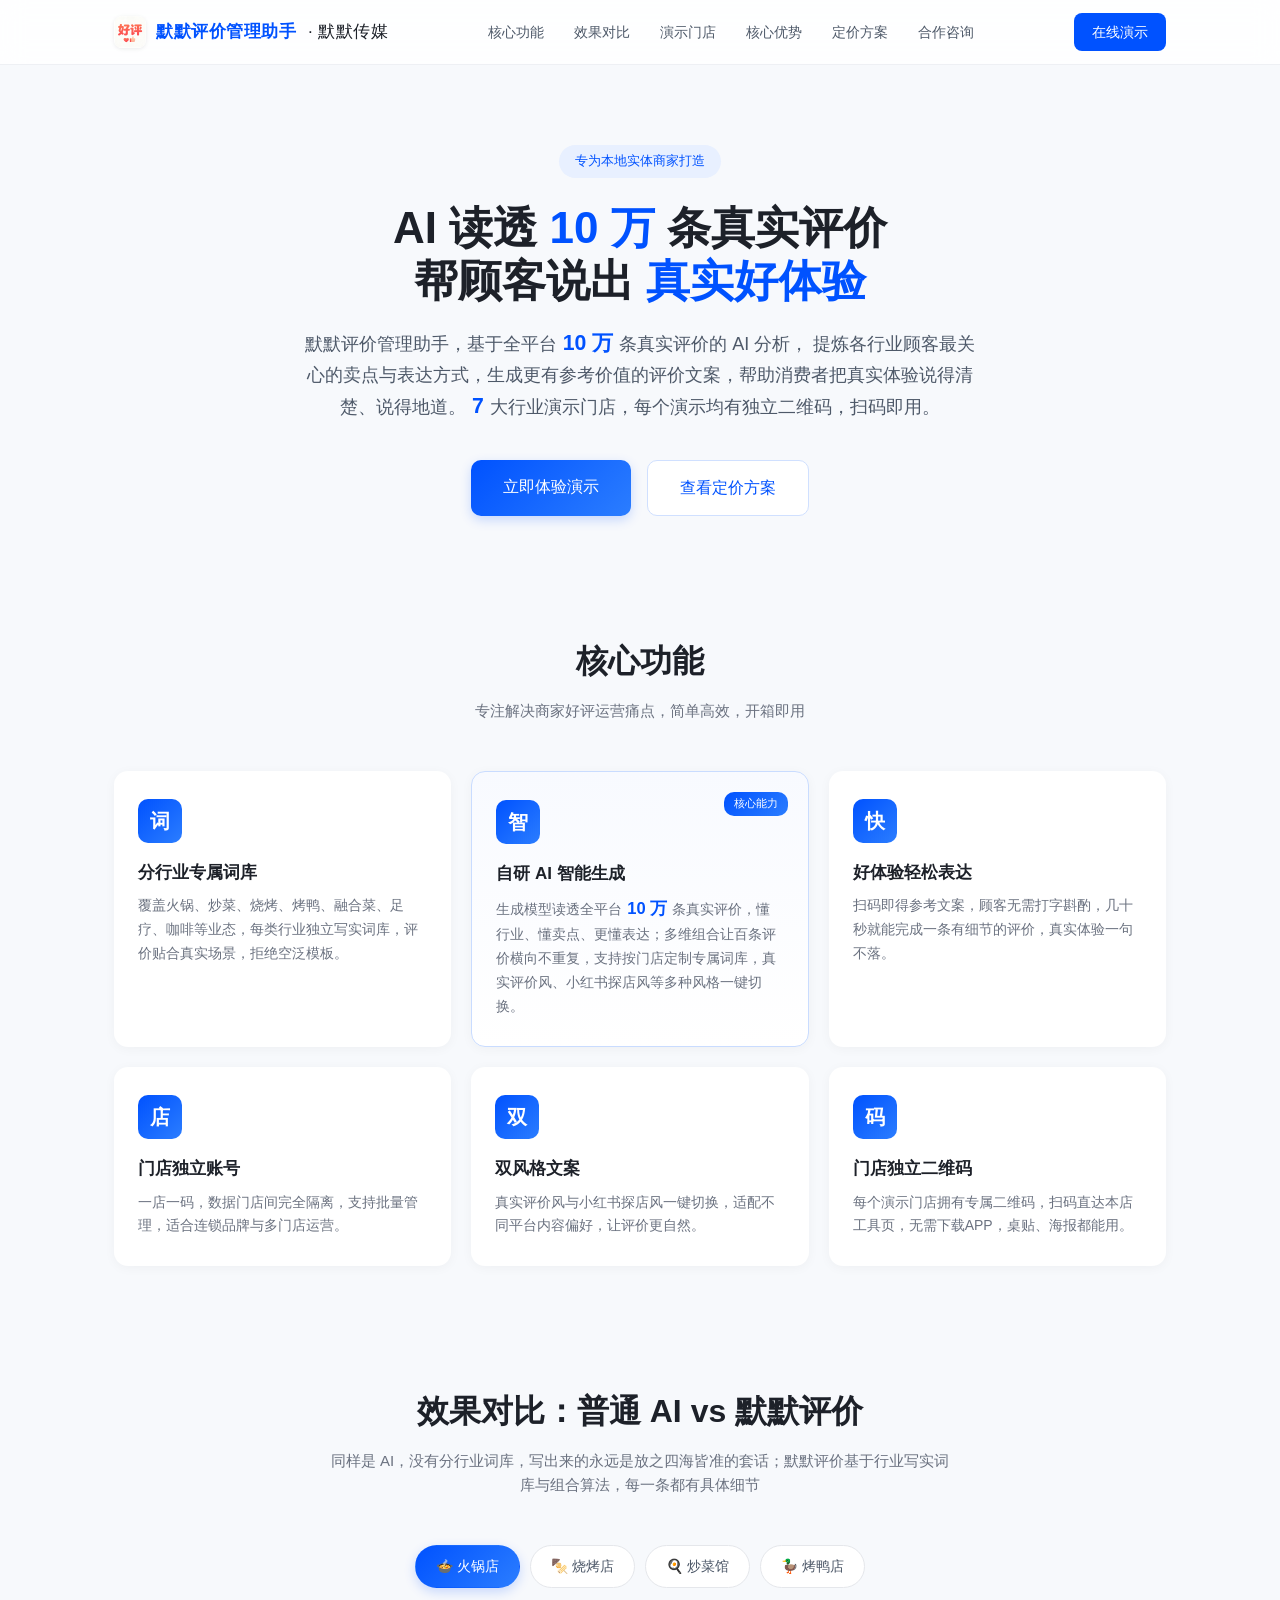
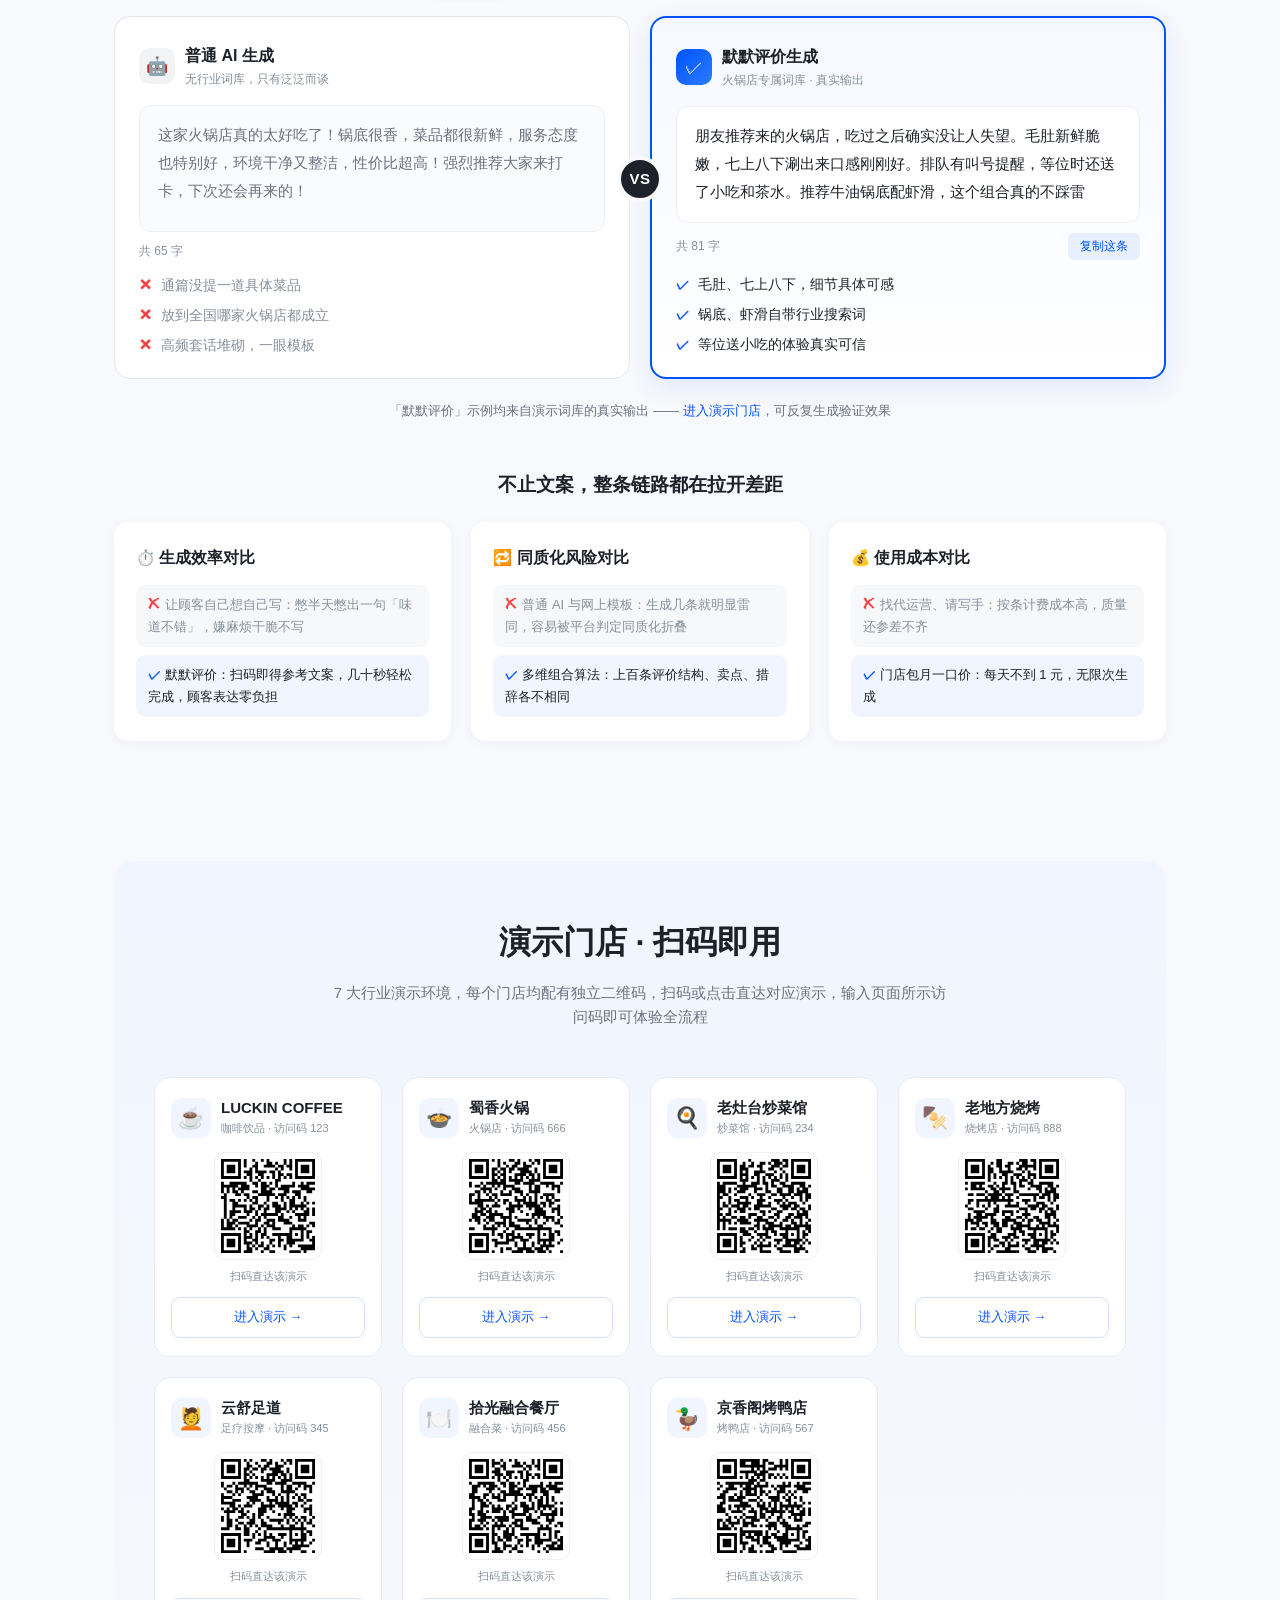
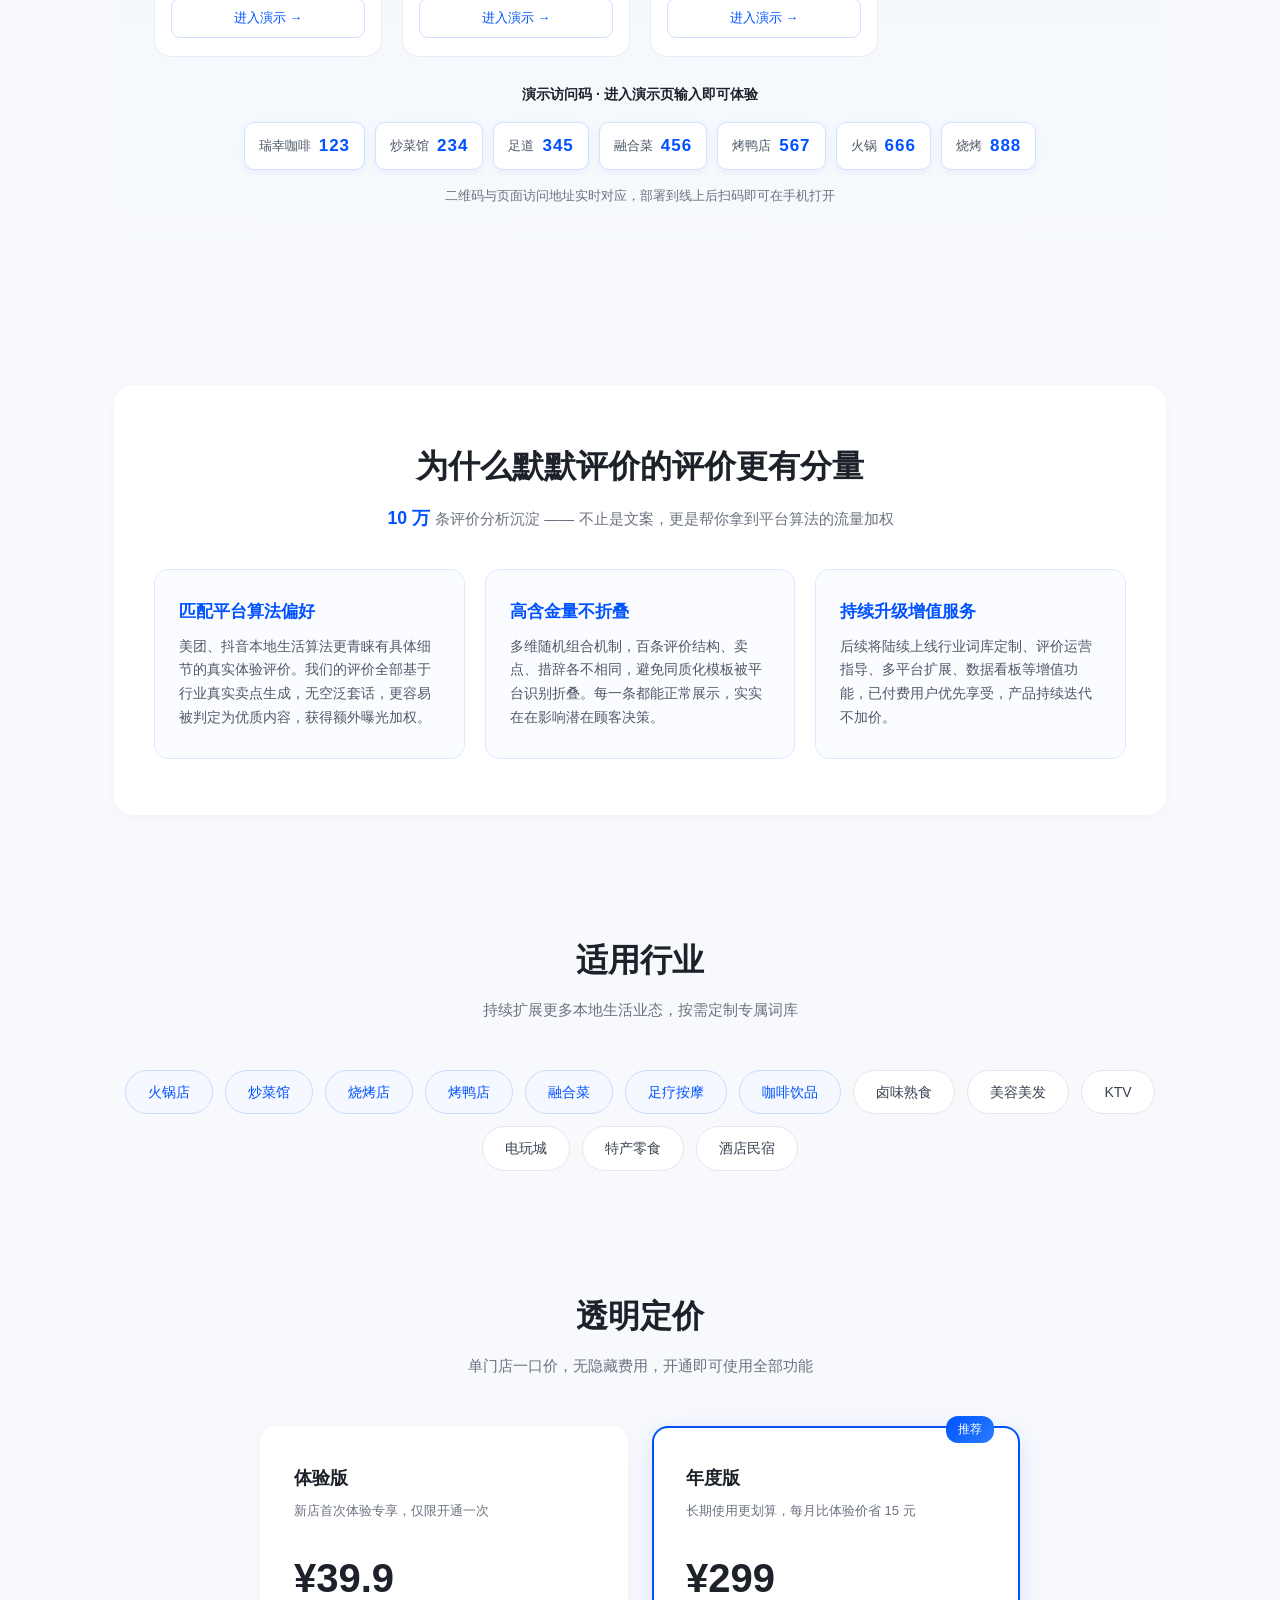
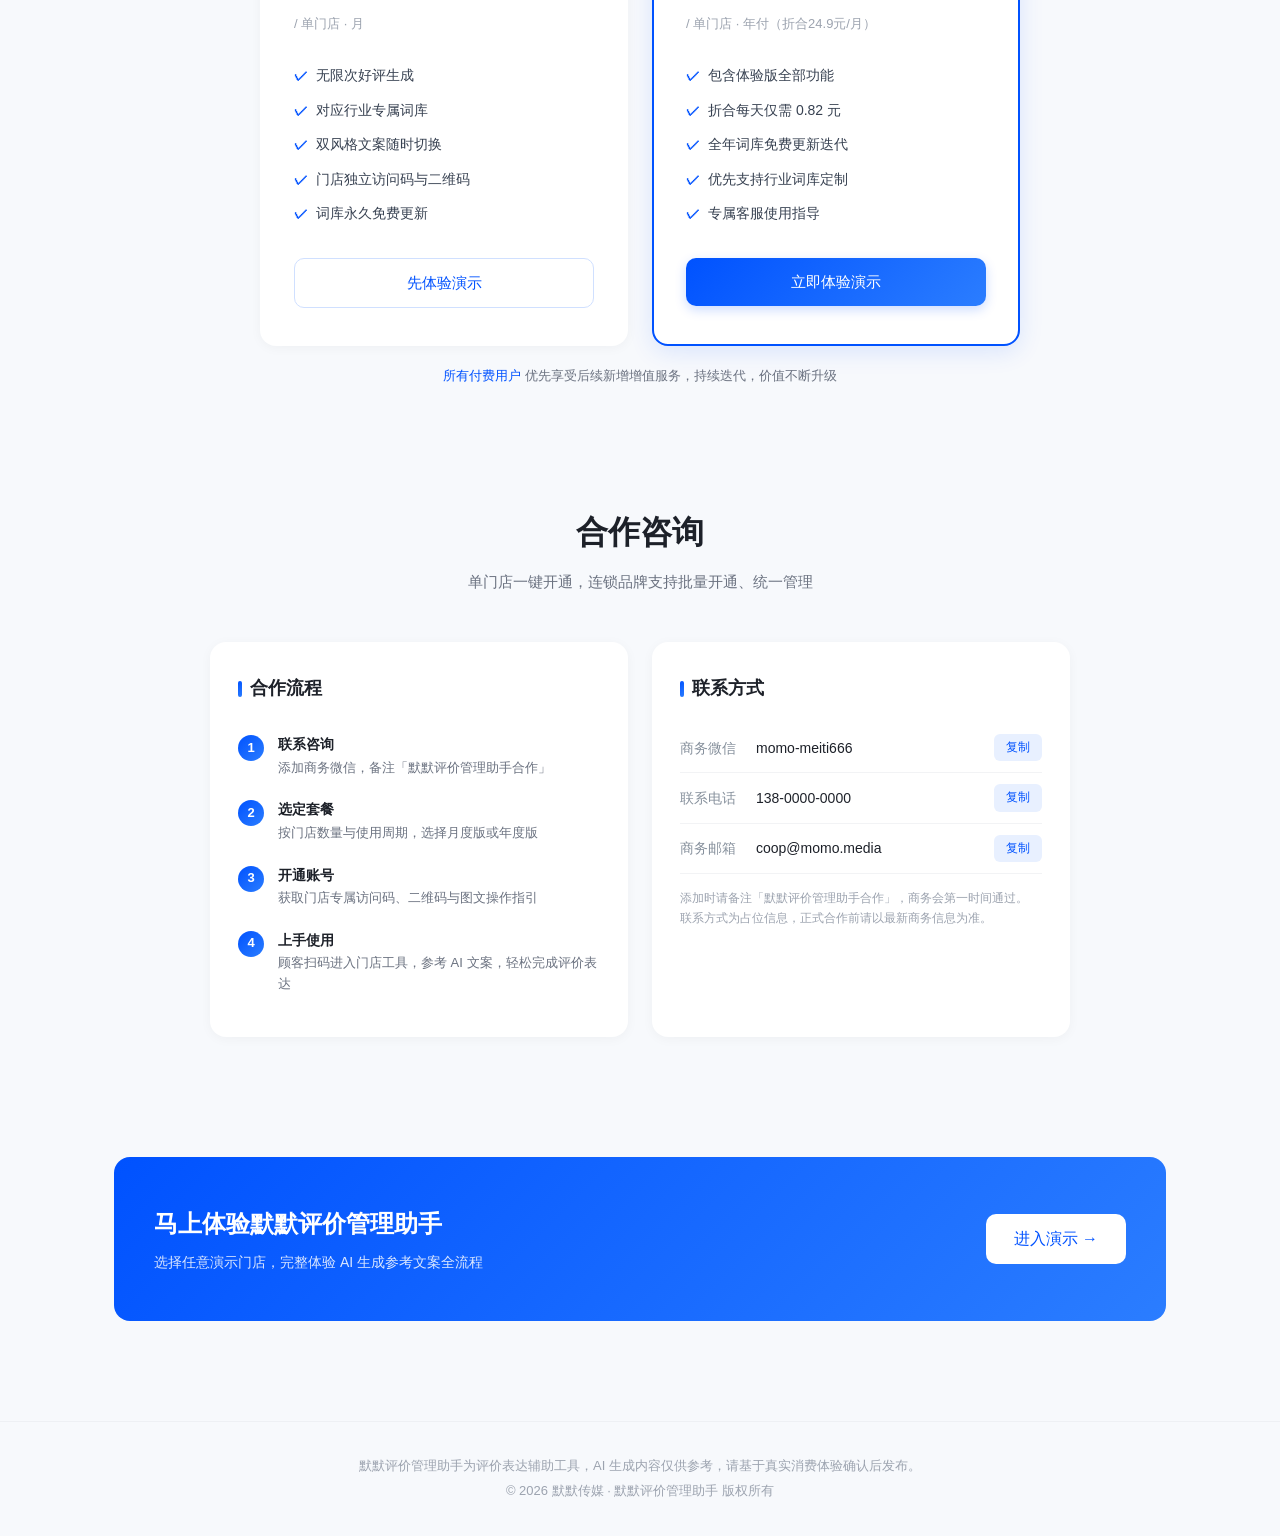
==== commit 66e56641: "feat: 主页新增效果对比板块，重塑文案口径并优化移动端体验 - 新增「效果对比」板块：普通 AI vs 默默评价，火锅/烧烤/炒菜/烤鸭四行业切换，右侧文案取自分行业词库真实输出，附全流程对比小卡" ====
--- a/index.html
+++ b/index.html
@@ -4,9 +4,10 @@
 <meta charset="UTF-8">
 <meta name="viewport" content="width=device-width, initial-scale=1.0">
 <title>默默评价管理助手 · 默默传媒 | 本地商家好评运营工具</title>
-<meta name="description" content="默默评价管理助手，基于分行业写实词库与智能组合算法，生成符合美团、抖音平台偏好的优质评价，一键复制直达评价页面。7 大行业演示门店在线体验，每个演示均配有独立二维码。">
+<meta name="description" content="默默评价管理助手，基于全平台 10 万条真实评价的 AI 分析，生成更有参考价值的评价文案，帮助消费者更好地表达真实体验。7 大行业演示门店在线体验，每个演示均配有独立二维码。">
+<meta name="theme-color" content="#ffffff">
 <meta property="og:title" content="默默评价管理助手 · 默默传媒">
-<meta property="og:description" content="本地商家好评运营工具 — 分行业词库 + 智能生成 + 一键复制直达平台，7 大行业演示门店扫码即用。">
+<meta property="og:description" content="基于全平台 10 万条真实评价的 AI 分析，帮顾客更好地表达真实好体验。7 大行业演示门店扫码即用。">
 <meta property="og:image" content="assets/logo.png">
 <link rel="icon" href="assets/favicon.ico" sizes="any">
 <link rel="icon" type="image/png" sizes="32x32" href="assets/favicon-32.png">
@@ -25,6 +26,22 @@
     line-height: 1.6;
   }
 
+  /* 锚点跳转：平滑滚动 + 预留导航高度 */
+  html {
+    scroll-behavior: smooth;
+  }
+  section[id] {
+    scroll-margin-top: 76px;
+  }
+
+  /* 关键数字突出 */
+  .num {
+    color: #0052ff;
+    font-weight: 700;
+    font-size: 1.18em;
+    padding: 0 1px;
+  }
+
   /* 导航栏 */
   .nav {
     position: sticky;
@@ -94,6 +111,35 @@
   .nav-demo-btn:hover {
     background: #0044d4;
   }
+  .nav-right {
+    display: flex;
+    align-items: center;
+    gap: 10px;
+  }
+  .nav-toggle {
+    display: none;
+    flex-direction: column;
+    justify-content: center;
+    gap: 5px;
+    width: 40px;
+    height: 40px;
+    padding: 0 10px;
+    background: #fff;
+    border: 1px solid #eef0f4;
+    border-radius: 10px;
+    cursor: pointer;
+  }
+  .nav-toggle span {
+    display: block;
+    width: 100%;
+    height: 2px;
+    background: #1d2129;
+    border-radius: 2px;
+    transition: transform 0.2s, opacity 0.2s;
+  }
+  .nav-toggle.open span:nth-child(1) { transform: translateY(7px) rotate(45deg); }
+  .nav-toggle.open span:nth-child(2) { opacity: 0; }
+  .nav-toggle.open span:nth-child(3) { transform: translateY(-7px) rotate(-45deg); }
 
   /* Hero 区域 */
   .hero {
@@ -200,6 +246,22 @@
     border-radius: 14px;
     box-shadow: 0 2px 12px rgba(0, 0, 0, 0.04);
     transition: all 0.2s;
+    position: relative;
+  }
+  .feature-card-core {
+    border: 1px solid #c9dcff;
+    background: linear-gradient(180deg, #f8faff, #ffffff);
+  }
+  .feature-flag {
+    position: absolute;
+    top: 20px;
+    right: 20px;
+    padding: 3px 10px;
+    background: linear-gradient(135deg, #0052ff, #2b7dff);
+    color: #fff;
+    font-size: 11px;
+    font-weight: 500;
+    border-radius: 10px;
   }
   .feature-card:hover {
     transform: translateY(-2px);
@@ -334,6 +396,37 @@
     color: #0052ff;
     font-weight: 500;
   }
+  .code-label {
+    font-size: 14px;
+    font-weight: 600;
+    color: #1d2129;
+    margin-top: 2px;
+  }
+  .code-row {
+    display: flex;
+    flex-wrap: wrap;
+    justify-content: center;
+    gap: 10px;
+    margin: 14px 0;
+  }
+  .code-item {
+    display: inline-flex;
+    align-items: center;
+    gap: 8px;
+    background: #fff;
+    border: 1px solid #d0e0ff;
+    border-radius: 10px;
+    padding: 7px 14px;
+    font-size: 13px;
+    color: #4e5969;
+    box-shadow: 0 2px 8px rgba(0, 82, 255, 0.06);
+  }
+  .code-item b {
+    color: #0052ff;
+    font-size: 17px;
+    font-weight: 700;
+    letter-spacing: 1px;
+  }
 
   /* 核心优势区块 */
   .advantage-section {
@@ -372,6 +465,216 @@
     color: #4e5969;
     line-height: 1.7;
   }
+
+  /* 效果对比 */
+  .compare-tabs {
+    display: flex;
+    justify-content: center;
+    gap: 10px;
+    flex-wrap: wrap;
+    margin-bottom: 28px;
+  }
+  .compare-tab {
+    padding: 9px 20px;
+    background: #fff;
+    border: 1px solid #e5e7eb;
+    border-radius: 22px;
+    font-size: 14px;
+    color: #4e5969;
+    cursor: pointer;
+    user-select: none;
+    transition: all 0.2s;
+  }
+  .compare-tab:hover {
+    border-color: #c9dcff;
+    color: #0052ff;
+  }
+  .compare-tab.active {
+    background: linear-gradient(135deg, #0052ff, #2b7dff);
+    color: #fff;
+    border-color: transparent;
+    box-shadow: 0 4px 12px rgba(0, 82, 255, 0.2);
+  }
+  .compare-grid {
+    display: grid;
+    grid-template-columns: 1fr 1fr;
+    gap: 20px;
+    position: relative;
+  }
+  .compare-card {
+    border-radius: 16px;
+    padding: 26px 24px 22px;
+    display: flex;
+    flex-direction: column;
+  }
+  .compare-card.bad {
+    background: #fff;
+    border: 1px solid #e5e7eb;
+  }
+  .compare-card.good {
+    background: linear-gradient(180deg, #f5f8ff, #ffffff);
+    border: 2px solid #0052ff;
+    box-shadow: 0 8px 24px rgba(0, 82, 255, 0.10);
+  }
+  .cc-head {
+    display: flex;
+    align-items: center;
+    gap: 10px;
+    margin-bottom: 16px;
+  }
+  .cc-badge {
+    width: 36px;
+    height: 36px;
+    border-radius: 10px;
+    display: flex;
+    align-items: center;
+    justify-content: center;
+    font-size: 18px;
+    flex-shrink: 0;
+  }
+  .bad .cc-badge { background: #f2f3f5; }
+  .good .cc-badge {
+    background: linear-gradient(135deg, #0052ff, #2b7dff);
+    color: #fff;
+  }
+  .cc-title {
+    font-size: 16px;
+    font-weight: 600;
+  }
+  .cc-sub {
+    font-size: 12px;
+    color: #86909c;
+    margin-top: 2px;
+  }
+  .cc-text {
+    font-size: 14.5px;
+    line-height: 1.9;
+    color: #1d2129;
+    background: #fff;
+    border: 1px solid #eef0f4;
+    border-radius: 12px;
+    padding: 16px 18px;
+    flex: 1;
+  }
+  .bad .cc-text {
+    color: #6b7280;
+    background: #fafbfc;
+  }
+  .cc-meta {
+    font-size: 12px;
+    color: #86909c;
+    margin-top: 10px;
+    display: flex;
+    justify-content: space-between;
+    align-items: center;
+  }
+  .cc-copy {
+    color: #0052ff;
+    font-size: 12px;
+    padding: 4px 12px;
+    border-radius: 6px;
+    background: #e8f0ff;
+    cursor: pointer;
+    user-select: none;
+  }
+  .cc-copy:hover { background: #d8e6ff; }
+  .cc-list {
+    list-style: none;
+    margin-top: 14px;
+    display: flex;
+    flex-direction: column;
+    gap: 8px;
+  }
+  .cc-list li {
+    font-size: 13.5px;
+    line-height: 1.6;
+    display: flex;
+    gap: 8px;
+    align-items: flex-start;
+  }
+  .cc-list .ic {
+    flex-shrink: 0;
+    font-weight: 700;
+  }
+  .bad .cc-list .ic { color: #f53f3f; }
+  .good .cc-list .ic { color: #0052ff; }
+  .bad .cc-list li { color: #86909c; }
+  .good .cc-list li { color: #1d2129; }
+  .vs-badge {
+    position: absolute;
+    left: 50%;
+    top: 45%;
+    transform: translate(-50%, -50%);
+    width: 46px;
+    height: 46px;
+    border-radius: 50%;
+    background: #1d2129;
+    color: #fff;
+    font-weight: 700;
+    font-size: 15px;
+    letter-spacing: 0.5px;
+    display: flex;
+    align-items: center;
+    justify-content: center;
+    border: 4px solid #f7f9fc;
+    z-index: 2;
+  }
+  .compare-note {
+    text-align: center;
+    font-size: 13px;
+    color: #6b7280;
+    margin-top: 22px;
+  }
+  .compare-note a {
+    color: #0052ff;
+    font-weight: 500;
+    text-decoration: none;
+  }
+  .compare-more { margin-top: 48px; }
+  .cm-head {
+    text-align: center;
+    font-size: 19px;
+    font-weight: 600;
+    margin-bottom: 22px;
+  }
+  .mini-grid {
+    display: grid;
+    grid-template-columns: repeat(3, 1fr);
+    gap: 20px;
+  }
+  .mini-card {
+    background: #fff;
+    border-radius: 14px;
+    padding: 24px 22px;
+    box-shadow: 0 2px 12px rgba(0, 0, 0, 0.04);
+  }
+  .mini-card h4 {
+    font-size: 15.5px;
+    font-weight: 600;
+    margin-bottom: 14px;
+  }
+  .mini-line {
+    font-size: 13px;
+    line-height: 1.7;
+    border-radius: 9px;
+    padding: 9px 12px;
+    margin-bottom: 8px;
+  }
+  .mini-line:last-child { margin-bottom: 0; }
+  .mini-line b {
+    font-weight: 700;
+    margin-right: 4px;
+  }
+  .mini-line.no {
+    background: #f7f8fa;
+    color: #86909c;
+  }
+  .mini-line.no b { color: #f53f3f; }
+  .mini-line.yes {
+    background: #f0f5ff;
+    color: #1d2129;
+  }
+  .mini-line.yes b { color: #0052ff; }
 
   /* 适用行业 */
   .industries {
@@ -683,22 +986,70 @@
     .demo-grid { grid-template-columns: repeat(2, 1fr); }
   }
   @media (max-width: 768px) {
-    .hero h1 { font-size: 30px; }
+    .hero h1 { font-size: 27px; }
     .hero { padding: 56px 20px 40px; }
+    .hero-desc { font-size: 16px; }
+    .hero-btns {
+      flex-direction: column;
+      align-items: stretch;
+      max-width: 360px;
+      margin: 0 auto;
+      width: 100%;
+    }
+    .hero-btns a { text-align: center; }
     .features { grid-template-columns: 1fr; }
     .advantage-grid { grid-template-columns: 1fr; }
     .pricing { grid-template-columns: 1fr; }
     .coop-grid { grid-template-columns: 1fr; }
-    .nav-links { display: none; }
+    .nav-toggle { display: flex; }
+    .nav-links {
+      display: none;
+      position: absolute;
+      top: 64px;
+      left: 0;
+      right: 0;
+      flex-direction: column;
+      gap: 0;
+      background: rgba(255, 255, 255, 0.98);
+      backdrop-filter: blur(12px);
+      border-bottom: 1px solid #eef0f4;
+      box-shadow: 0 12px 24px rgba(0, 0, 0, 0.06);
+      padding: 6px 12px 10px;
+    }
+    .nav-links.open { display: flex; }
+    .nav-links a { padding: 13px 14px; border-radius: 10px; font-size: 15px; }
+    .nav-links a:hover { background: #f5f8ff; }
     .section { padding: 44px 20px; }
     .section-title h2 { font-size: 26px; }
     .demo-banner { padding: 32px 24px; }
     .demo-section { padding: 40px 20px; }
     .advantage-section { padding: 40px 20px; }
+    .compare-grid { grid-template-columns: 1fr; gap: 16px; }
+    .vs-badge { display: none; }
+    .compare-card { padding: 22px 18px 18px; }
+    .mini-grid { grid-template-columns: 1fr; }
     .logo { font-size: 15px; }
+    .logo span { display: none; }
+  }
+  @media (max-width: 360px) {
+    .nav-demo-btn { display: none; }
+    .logo { font-size: 14px; }
   }
   @media (max-width: 420px) {
-    .demo-grid { grid-template-columns: 1fr; }
+    .nav-inner { padding: 0 16px; }
+    .nav-demo-btn { padding: 8px 14px; font-size: 13px; }
+    .demo-grid { grid-template-columns: repeat(2, 1fr); gap: 12px; }
+    .demo-store-card { padding: 14px 10px 12px; }
+    .dsc-head { gap: 8px; }
+    .dsc-icon { width: 34px; height: 34px; font-size: 18px; }
+    .dsc-name { font-size: 13px; }
+    .dsc-industry { font-size: 10px; }
+    .dsc-qr { width: 92px; height: 92px; }
+    .dsc-qr-tip { font-size: 10px; }
+    .dsc-btn { font-size: 12px; padding: 8px 0; }
+    .code-item { padding: 6px 10px; gap: 6px; }
+    .code-item b { font-size: 15px; }
+    .compare-tab { padding: 8px 14px; font-size: 13px; }
   }
 </style>
 </head>
@@ -713,22 +1064,29 @@
     </div>
     <div class="nav-links">
       <a href="#features">核心功能</a>
+      <a href="#compare">效果对比</a>
       <a href="#demos">演示门店</a>
       <a href="#advantage">核心优势</a>
       <a href="#pricing">定价方案</a>
       <a href="#coop">合作咨询</a>
     </div>
-    <a href="#demos" class="nav-demo-btn">在线演示</a>
+    <div class="nav-right">
+      <a href="#demos" class="nav-demo-btn">在线演示</a>
+      <button class="nav-toggle" id="navToggle" aria-label="打开菜单" aria-expanded="false">
+        <span></span><span></span><span></span>
+      </button>
+    </div>
   </div>
 </nav>
 
 <!-- Hero -->
 <section class="hero">
   <div class="hero-badge">专为本地实体商家打造</div>
-  <h1>一键生成真实好评<br>获得 <span>平台算法</span> 更多推荐</h1>
+  <h1>AI 读透 <span>10 万</span> 条真实评价<br>帮顾客说出 <span>真实好体验</span></h1>
   <p class="hero-desc">
-    默默评价管理助手，基于分行业写实词库与智能组合算法，生成符合美团、抖音平台偏好的优质评价，
-    一键复制后前往平台粘贴发布，提升门店评价质量与自然推荐流量。7 大行业演示门店，每个演示均有独立二维码，扫码即用。
+    默默评价管理助手，基于全平台 <span class="num">10 万</span> 条真实评价的 AI 分析，
+    提炼各行业顾客最关心的卖点与表达方式，生成更有参考价值的评价文案，帮助消费者把真实体验说得清楚、说得地道。
+    <span class="num">7</span> 大行业演示门店，每个演示均有独立二维码，扫码即用。
   </p>
   <div class="hero-btns">
     <a href="#demos" class="btn-primary">立即体验演示</a>
@@ -748,15 +1106,16 @@
       <h3>分行业专属词库</h3>
       <p>覆盖火锅、炒菜、烧烤、烤鸭、融合菜、足疗、咖啡等业态，每类行业独立写实词库，评价贴合真实场景，拒绝空泛模板。</p>
     </div>
-    <div class="feature-card">
+    <div class="feature-card feature-card-core">
       <div class="feature-icon">智</div>
-      <h3>智能生成不雷同</h3>
-      <p>多维组合算法，随机抽取卖点拼接生成，百条评价横向不重复，避免平台判定同质化内容。</p>
+      <h3>自研 AI 智能生成</h3>
+      <p>生成模型读透全平台 <span class="num">10 万</span> 条真实评价，懂行业、懂卖点、更懂表达；多维组合让百条评价横向不重复，支持按门店定制专属词库，真实评价风、小红书探店风等多种风格一键切换。</p>
+      <span class="feature-flag">核心能力</span>
     </div>
     <div class="feature-card">
       <div class="feature-icon">快</div>
-      <h3>一键复制即用</h3>
-      <p>生成 → 复制 → 粘贴发布，三步闭环完整链路，顾客无需打字即可完成评价。</p>
+      <h3>好体验轻松表达</h3>
+      <p>扫码即得参考文案，顾客无需打字斟酌，几十秒就能完成一条有细节的评价，真实体验一句不落。</p>
     </div>
     <div class="feature-card">
       <div class="feature-icon">店</div>
@@ -772,6 +1131,44 @@
       <div class="feature-icon">码</div>
       <h3>门店独立二维码</h3>
       <p>每个演示门店拥有专属二维码，扫码直达本店工具页，无需下载APP，桌贴、海报都能用。</p>
+    </div>
+  </div>
+</section>
+
+<!-- 效果对比 -->
+<section class="section" id="compare">
+  <div class="section-title">
+    <h2>效果对比：普通 AI vs 默默评价</h2>
+    <p>同样是 AI，没有分行业词库，写出来的永远是放之四海皆准的套话；默默评价基于行业写实词库与组合算法，每一条都有具体细节</p>
+  </div>
+  <div class="compare-tabs" id="compareTabs">
+    <!-- 行业切换标签由 assets/demo.js 渲染 -->
+  </div>
+  <div class="compare-grid" id="comparePanel">
+    <!-- 对比卡片由 assets/demo.js 渲染 -->
+  </div>
+  <div class="compare-note">
+    「默默评价」示例均来自演示词库的真实输出 —— <a href="#demos">进入演示门店</a>，可反复生成验证效果
+  </div>
+
+  <div class="compare-more">
+    <div class="cm-head">不止文案，整条链路都在拉开差距</div>
+    <div class="mini-grid">
+      <div class="mini-card">
+        <h4>⏱️ 生成效率对比</h4>
+        <div class="mini-line no"><b>✗</b>让顾客自己想自己写：憋半天憋出一句「味道不错」，嫌麻烦干脆不写</div>
+        <div class="mini-line yes"><b>✓</b>默默评价：扫码即得参考文案，几十秒轻松完成，顾客表达零负担</div>
+      </div>
+      <div class="mini-card">
+        <h4>🔁 同质化风险对比</h4>
+        <div class="mini-line no"><b>✗</b>普通 AI 与网上模板：生成几条就明显雷同，容易被平台判定同质化折叠</div>
+        <div class="mini-line yes"><b>✓</b>多维组合算法：上百条评价结构、卖点、措辞各不相同</div>
+      </div>
+      <div class="mini-card">
+        <h4>💰 使用成本对比</h4>
+        <div class="mini-line no"><b>✗</b>找代运营、请写手：按条计费成本高，质量还参差不齐</div>
+        <div class="mini-line yes"><b>✓</b>门店包月一口价：每天不到 1 元，无限次生成</div>
+      </div>
     </div>
   </div>
 </section>
@@ -787,7 +1184,16 @@
       <!-- 门店卡片与独立二维码由 assets/demo.js 渲染 -->
     </div>
     <div class="demo-note">
-      演示访问码：<strong>瑞幸 123 · 炒菜馆 234 · 足道 345 · 融合菜 456 · 烤鸭店 567 · 火锅 666 · 烧烤 888</strong><br>
+      <div class="code-label">演示访问码 · 进入演示页输入即可体验</div>
+      <div class="code-row">
+        <span class="code-item">瑞幸咖啡 <b>123</b></span>
+        <span class="code-item">炒菜馆 <b>234</b></span>
+        <span class="code-item">足道 <b>345</b></span>
+        <span class="code-item">融合菜 <b>456</b></span>
+        <span class="code-item">烤鸭店 <b>567</b></span>
+        <span class="code-item">火锅 <b>666</b></span>
+        <span class="code-item">烧烤 <b>888</b></span>
+      </div>
       二维码与页面访问地址实时对应，部署到线上后扫码即可在手机打开
     </div>
   </div>
@@ -798,7 +1204,7 @@
   <div class="advantage-section">
     <div class="section-title">
       <h2>为什么默默评价的评价更有分量</h2>
-      <p>不止是生成文案，更是帮你拿到平台算法的流量加权</p>
+      <p><span class="num">10 万</span> 条评价分析沉淀 —— 不止是文案，更是帮你拿到平台算法的流量加权</p>
     </div>
     <div class="advantage-grid">
       <div class="advantage-card">
@@ -848,9 +1254,9 @@
   </div>
   <div class="pricing">
     <div class="price-card">
-      <div class="price-name">月度版</div>
-      <div class="price-desc">适合短期试用，按月开通</div>
-      <div class="price-number">¥29.9<span></span></div>
+      <div class="price-name">体验版</div>
+      <div class="price-desc">新店首次体验专享，仅限开通一次</div>
+      <div class="price-number">¥39.9<span></span></div>
       <div class="price-unit">/ 单门店 · 月</div>
       <ul class="price-list">
         <li>无限次好评生成</li>
@@ -865,11 +1271,11 @@
     <div class="price-card recommend">
       <div class="price-tag">推荐</div>
       <div class="price-name">年度版</div>
-      <div class="price-desc">长期使用更划算，省两个月费用</div>
+      <div class="price-desc">长期使用更划算，每月比体验价省 15 元</div>
       <div class="price-number">¥299<span></span></div>
-      <div class="price-unit">/ 单门店 · 年（折合24.9元/月）</div>
+      <div class="price-unit">/ 单门店 · 年付（折合24.9元/月）</div>
       <ul class="price-list">
-        <li>包含月度版全部功能</li>
+        <li>包含体验版全部功能</li>
         <li>折合每天仅需 0.82 元</li>
         <li>全年词库免费更新迭代</li>
         <li>优先支持行业词库定制</li>
@@ -917,7 +1323,7 @@
         <div class="process-no">4</div>
         <div>
           <div class="process-title">上手使用</div>
-          <div class="process-desc">扫码进入门店工具，生成、复制、粘贴三步完成评价</div>
+          <div class="process-desc">顾客扫码进入门店工具，参考 AI 文案，轻松完成评价表达</div>
         </div>
       </div>
     </div>
@@ -948,7 +1354,7 @@
   <div class="demo-banner">
     <div>
       <h3>马上体验默默评价管理助手</h3>
-      <p>选择任意演示门店，完整体验生成、复制全流程</p>
+      <p>选择任意演示门店，完整体验 AI 生成参考文案全流程</p>
     </div>
     <a href="#demos" class="btn-white">进入演示 →</a>
   </div>
@@ -956,7 +1362,7 @@
 
 <!-- 页脚 -->
 <div class="footer">
-  默默评价管理助手为评价内容辅助工具，生成的评价文案为参考模板，请基于真实消费体验确认后发布。<br>
+  默默评价管理助手为评价表达辅助工具，AI 生成内容仅供参考，请基于真实消费体验确认后发布。<br>
   © 2026 默默传媒 · 默默评价管理助手 版权所有
 </div>
 
@@ -964,5 +1370,26 @@
 
 <script src="assets/qrcode.js"></script>
 <script src="assets/demo.js"></script>
+<script>
+  /* 移动端导航：汉堡菜单展开/收起，点击链接后自动收起 */
+  (function () {
+    var toggle = document.getElementById('navToggle');
+    var links = document.querySelector('.nav-links');
+    if (!toggle || !links) return;
+    function closeMenu() {
+      links.classList.remove('open');
+      toggle.classList.remove('open');
+      toggle.setAttribute('aria-expanded', 'false');
+    }
+    toggle.addEventListener('click', function () {
+      var open = links.classList.toggle('open');
+      toggle.classList.toggle('open', open);
+      toggle.setAttribute('aria-expanded', open ? 'true' : 'false');
+    });
+    links.addEventListener('click', function (e) {
+      if (e.target.tagName === 'A') closeMenu();
+    });
+  })();
+</script>
 </body>
 </html>
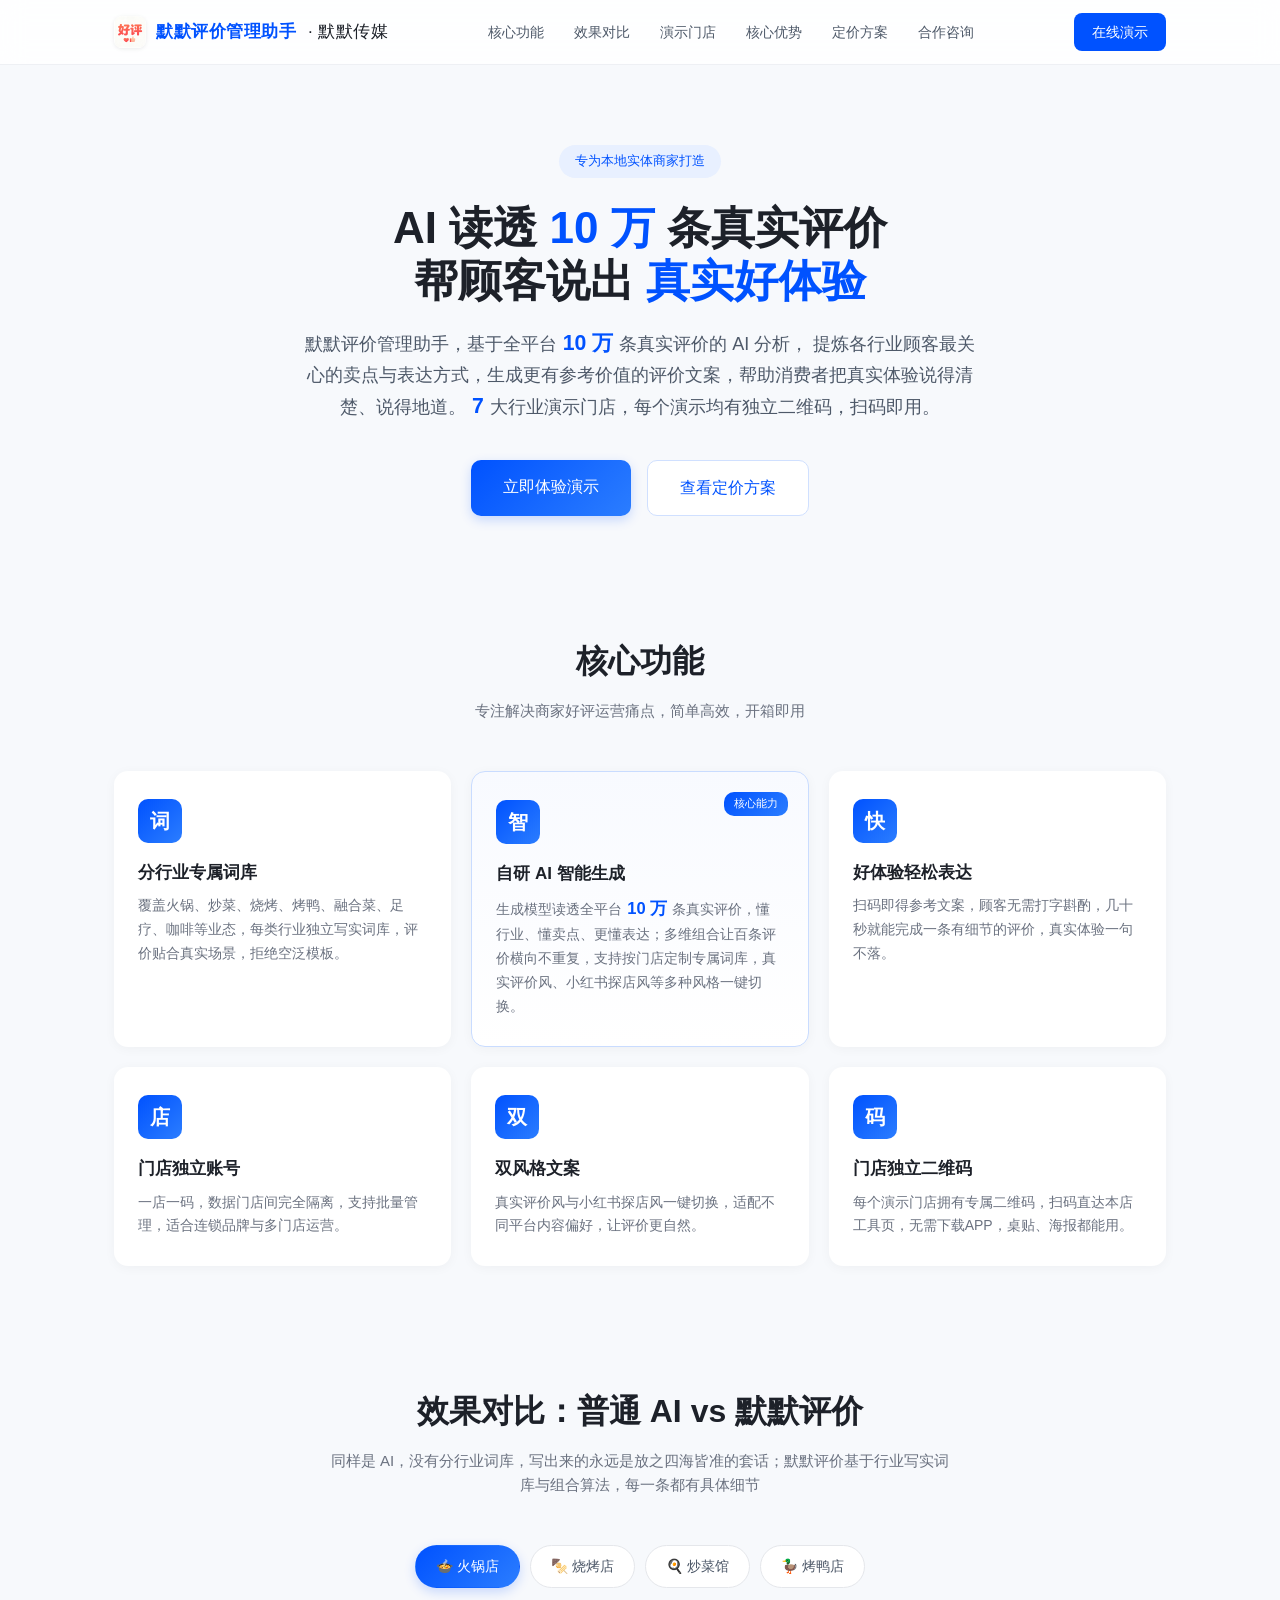
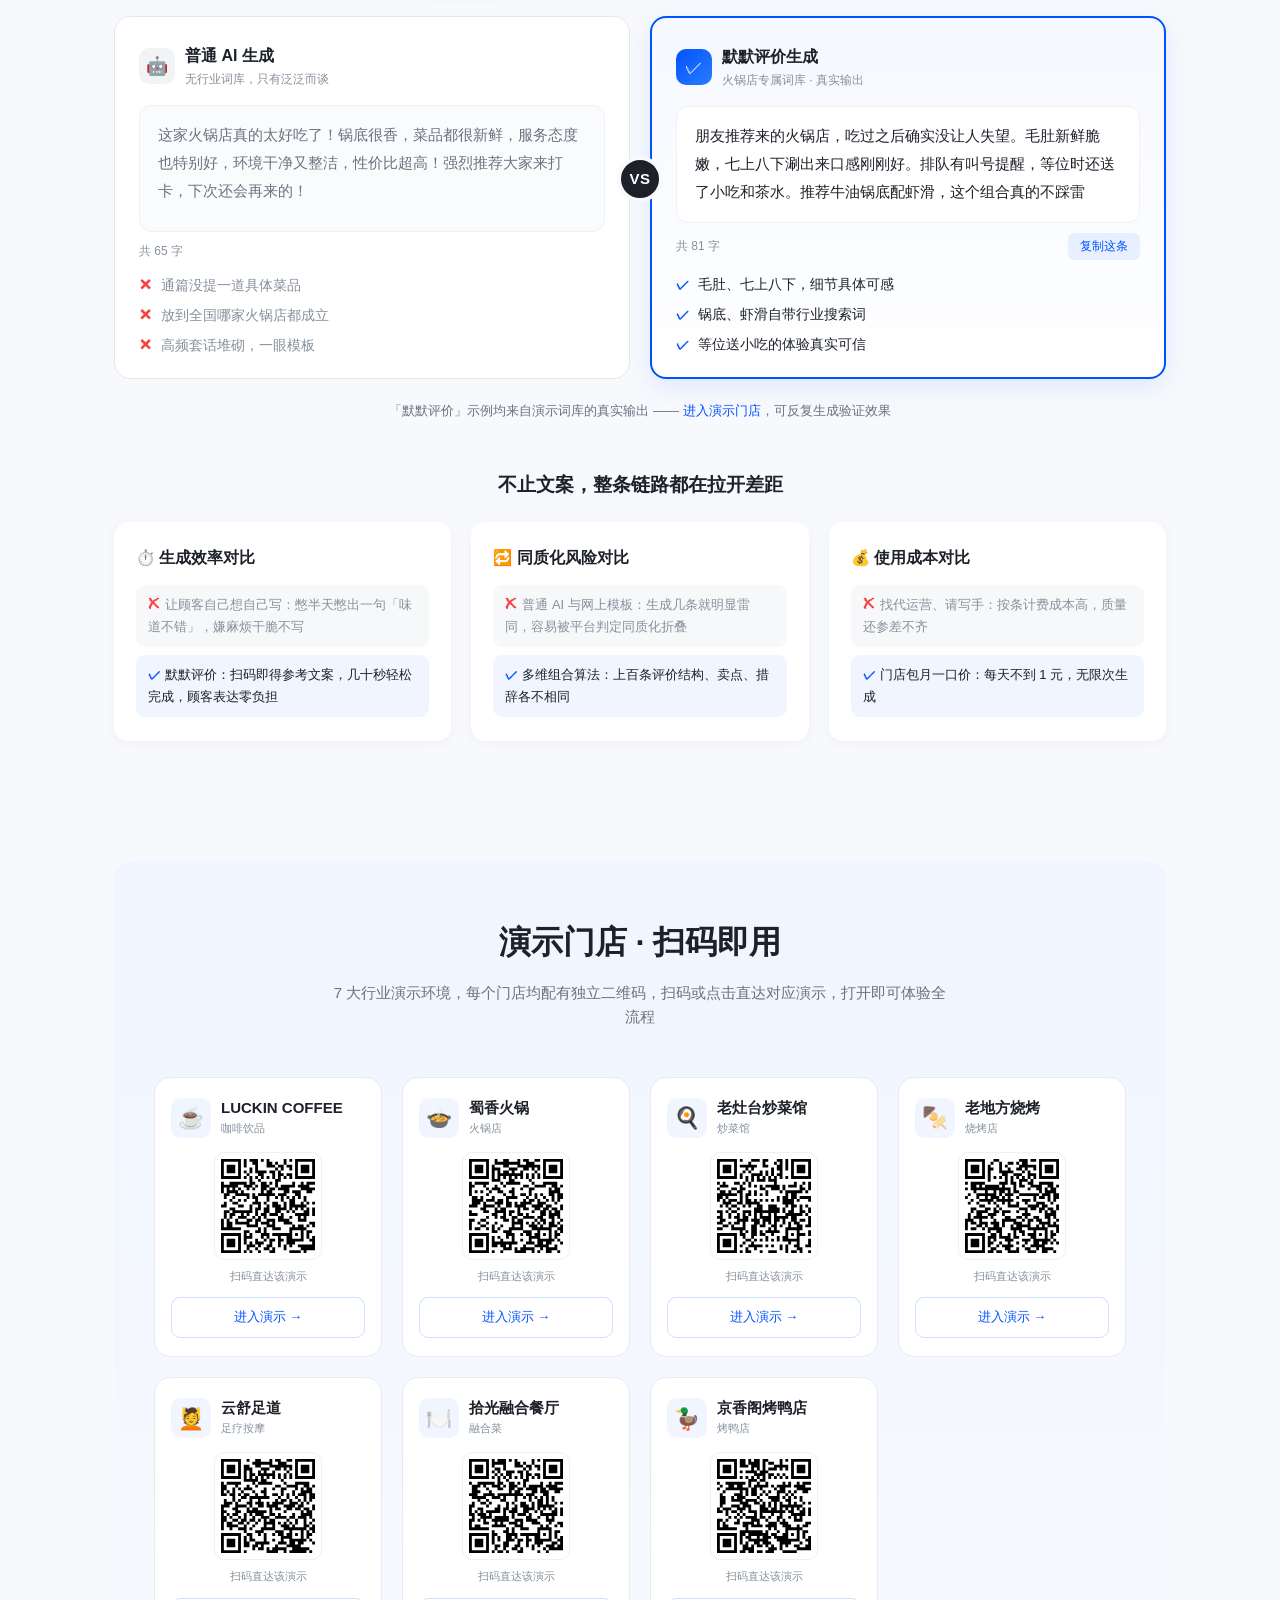
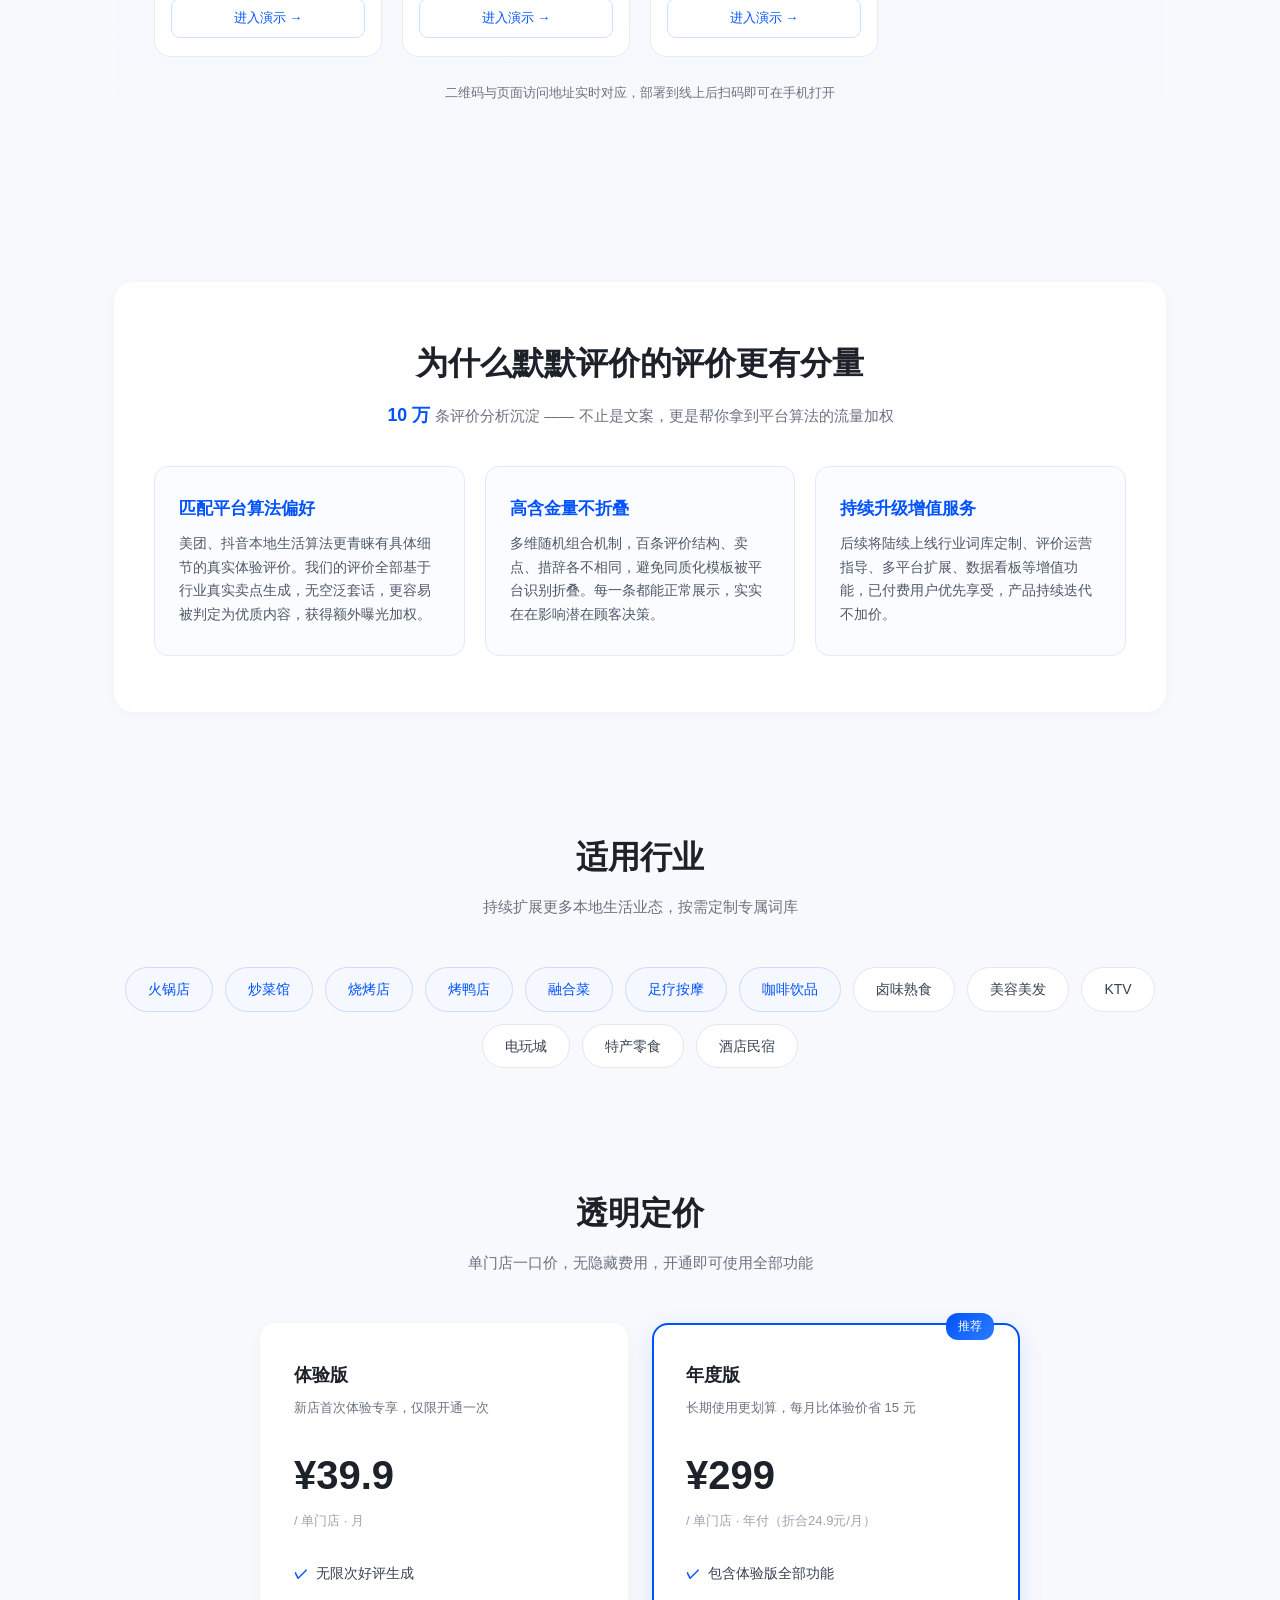
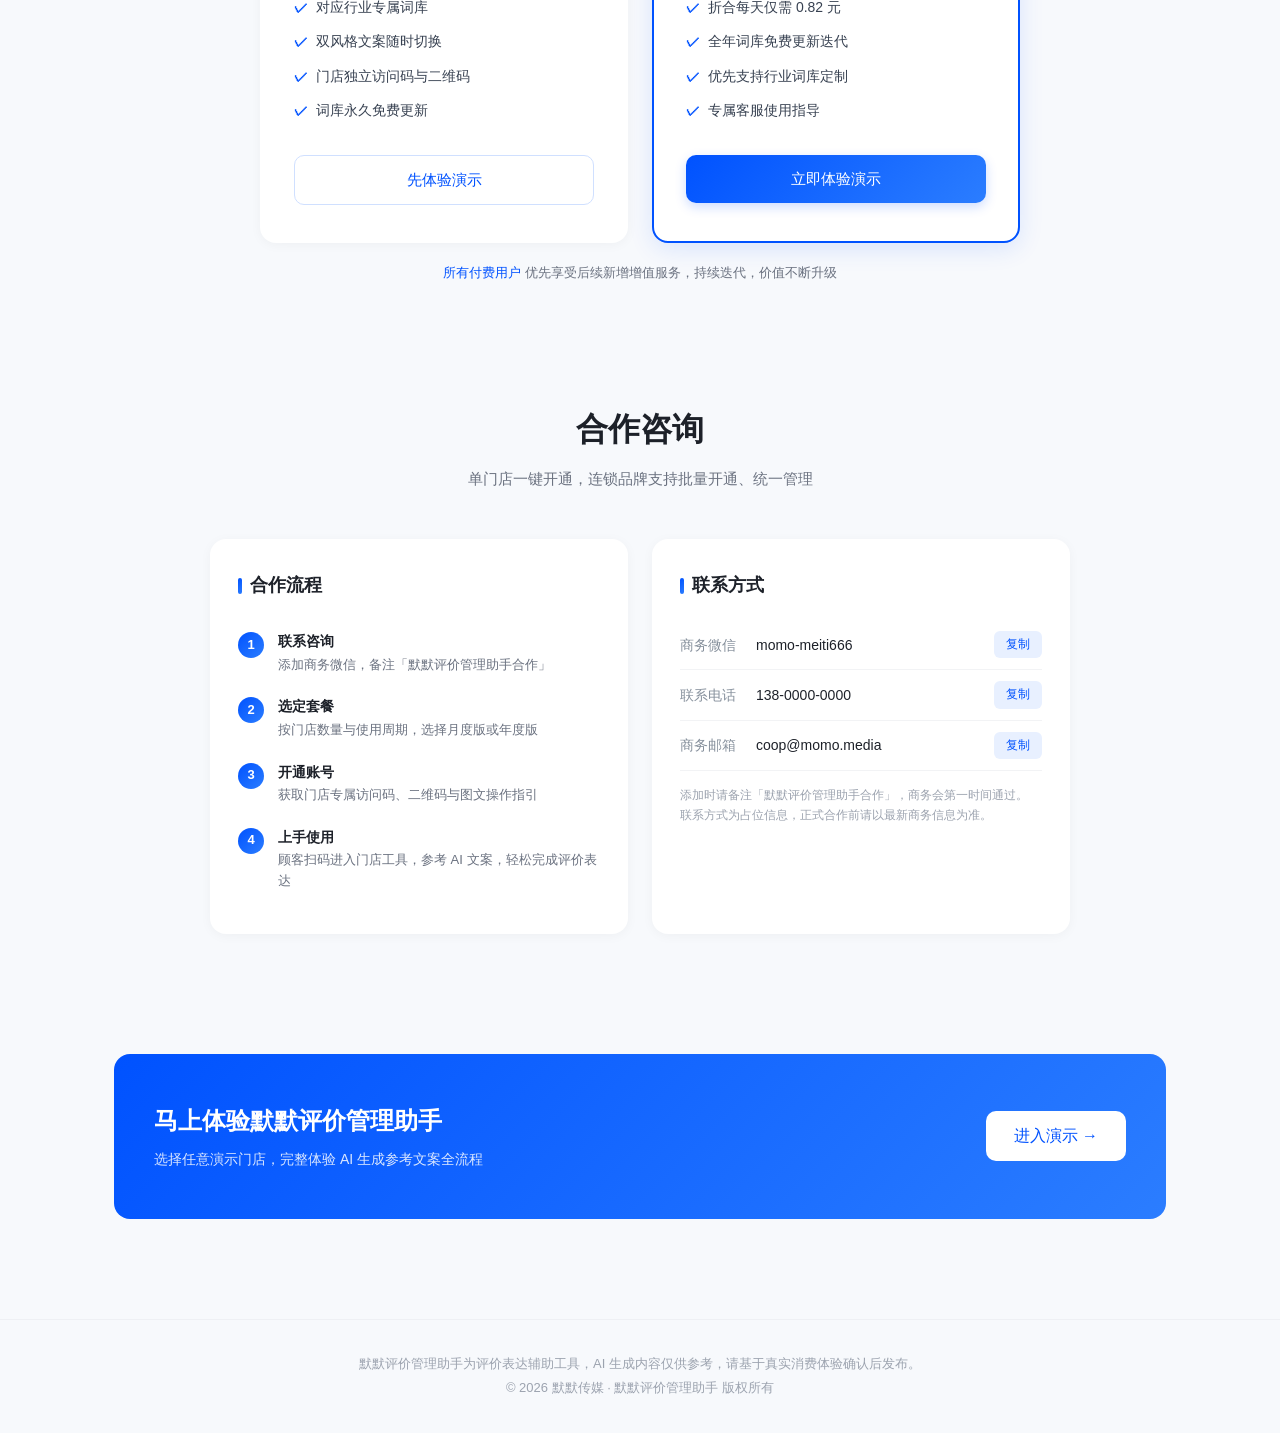
==== commit 6104613a: "feat: 网页演示去掉访问码验证，打开即可体验全流程 - 7 个演示页移除登录页与「切换门店」入口，主页面直接展示 - demo.js 移除访问码校验与会话逻辑，落地页删除演示访问码板块 - STO" ====
--- a/index.html
+++ b/index.html
@@ -1178,22 +1178,12 @@
   <div class="demo-section">
     <div class="section-title">
       <h2>演示门店 · 扫码即用</h2>
-      <p>7 大行业演示环境，每个门店均配有独立二维码，扫码或点击直达对应演示，输入页面所示访问码即可体验全流程</p>
+      <p>7 大行业演示环境，每个门店均配有独立二维码，扫码或点击直达对应演示，打开即可体验全流程</p>
     </div>
     <div class="demo-grid" id="demoGrid">
       <!-- 门店卡片与独立二维码由 assets/demo.js 渲染 -->
     </div>
     <div class="demo-note">
-      <div class="code-label">演示访问码 · 进入演示页输入即可体验</div>
-      <div class="code-row">
-        <span class="code-item">瑞幸咖啡 <b>123</b></span>
-        <span class="code-item">炒菜馆 <b>234</b></span>
-        <span class="code-item">足道 <b>345</b></span>
-        <span class="code-item">融合菜 <b>456</b></span>
-        <span class="code-item">烤鸭店 <b>567</b></span>
-        <span class="code-item">火锅 <b>666</b></span>
-        <span class="code-item">烧烤 <b>888</b></span>
-      </div>
       二维码与页面访问地址实时对应，部署到线上后扫码即可在手机打开
     </div>
   </div>
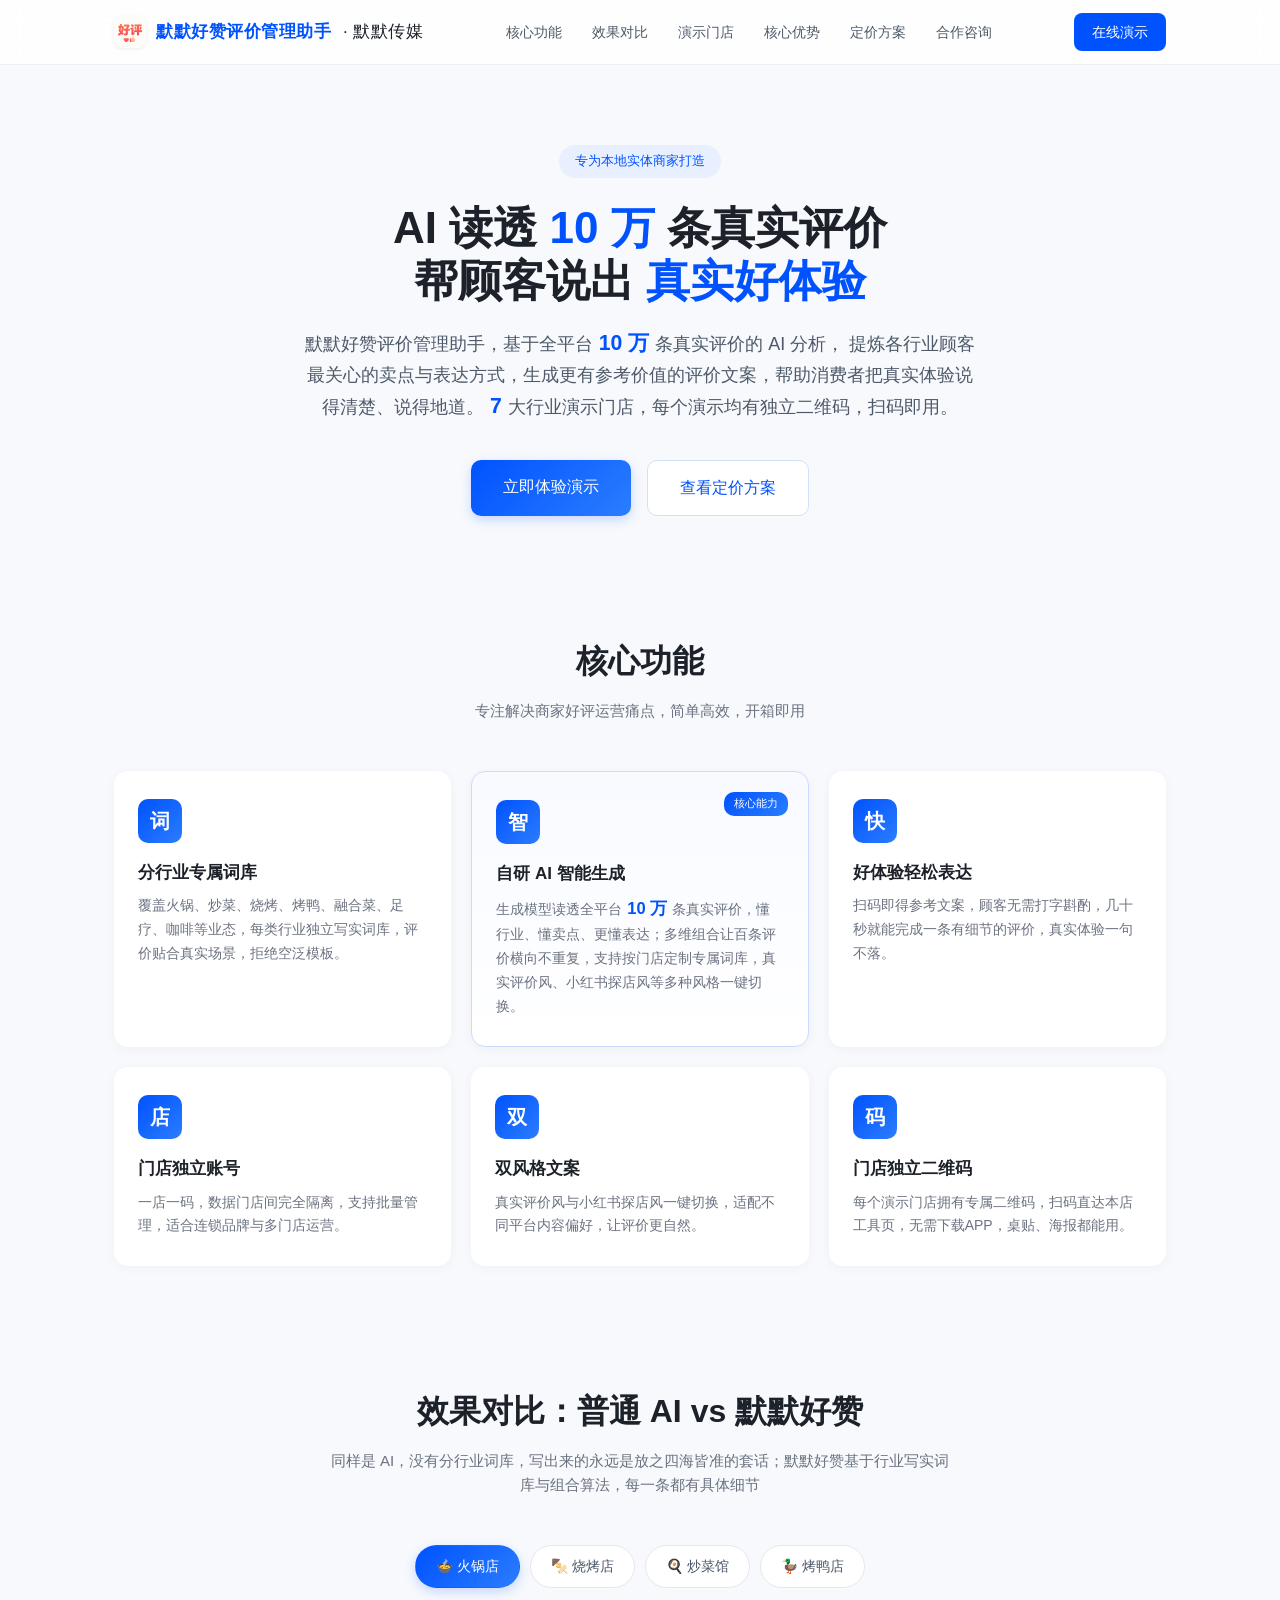
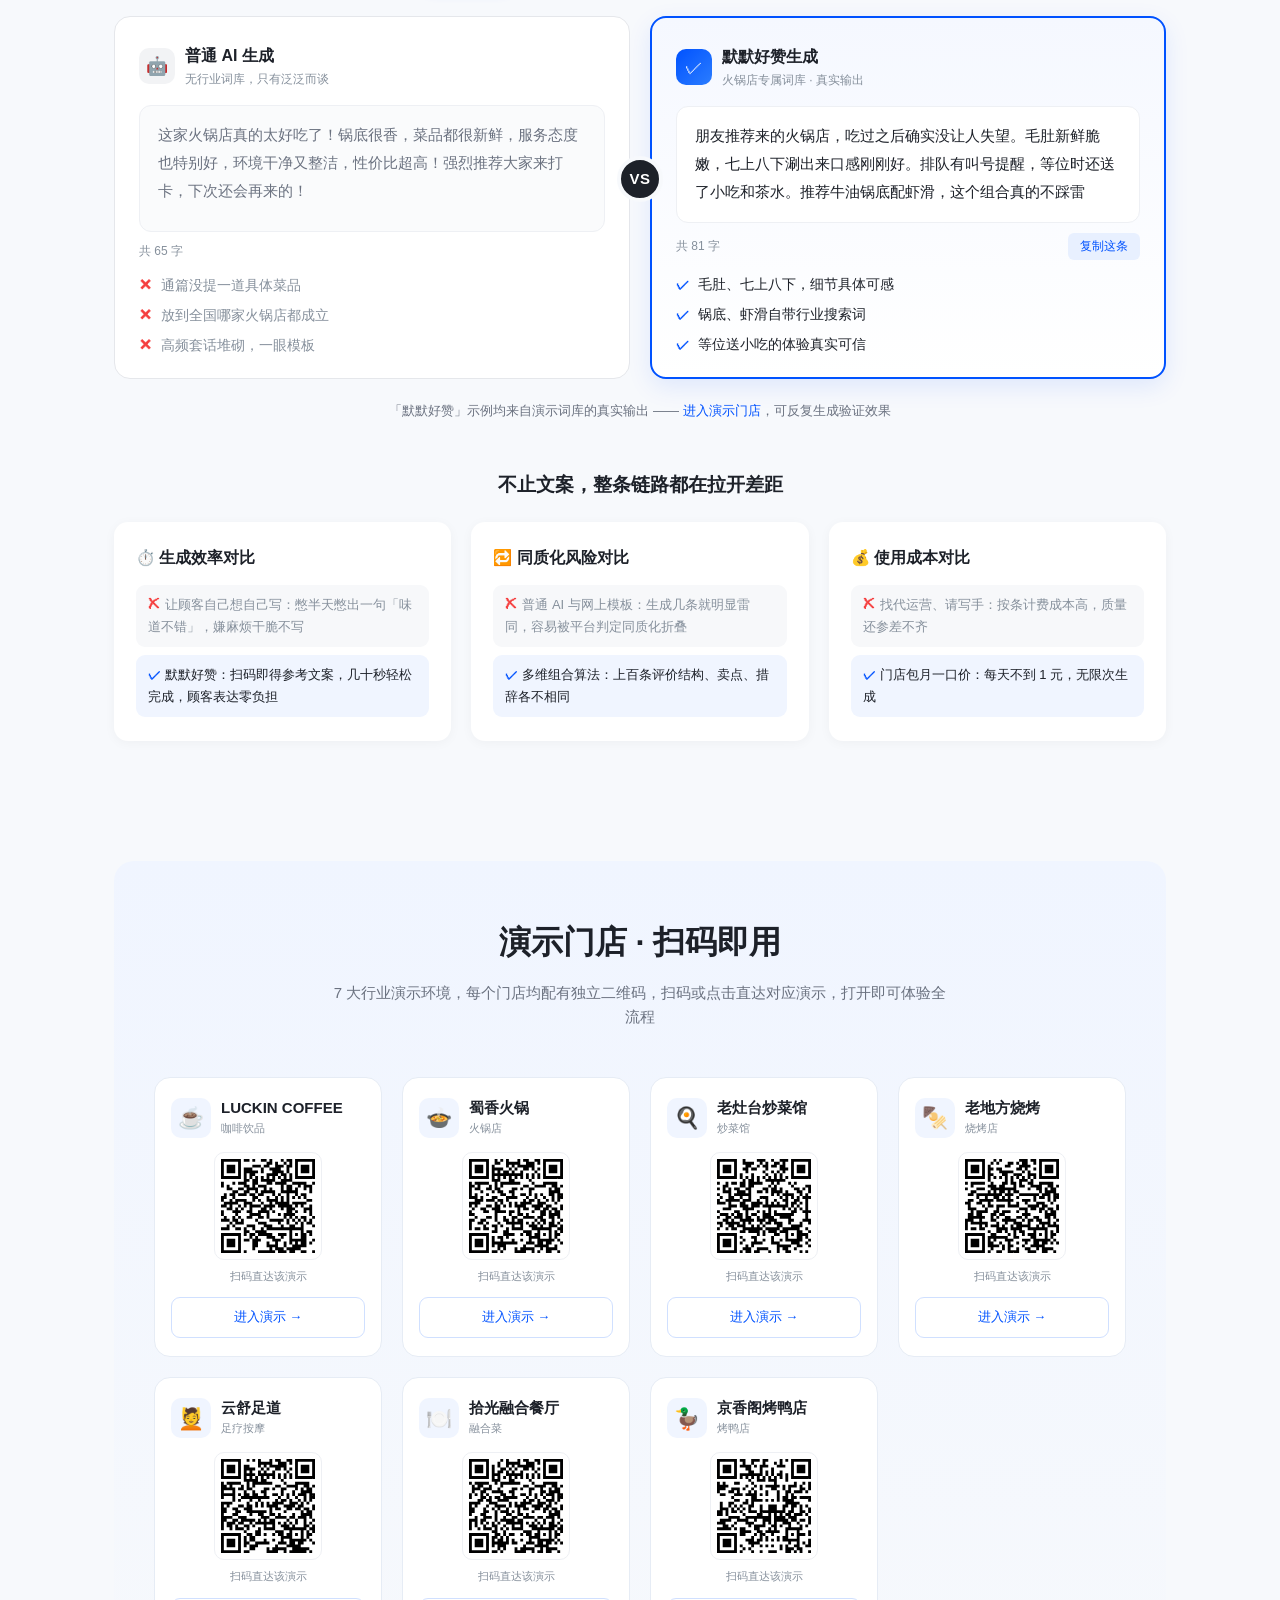
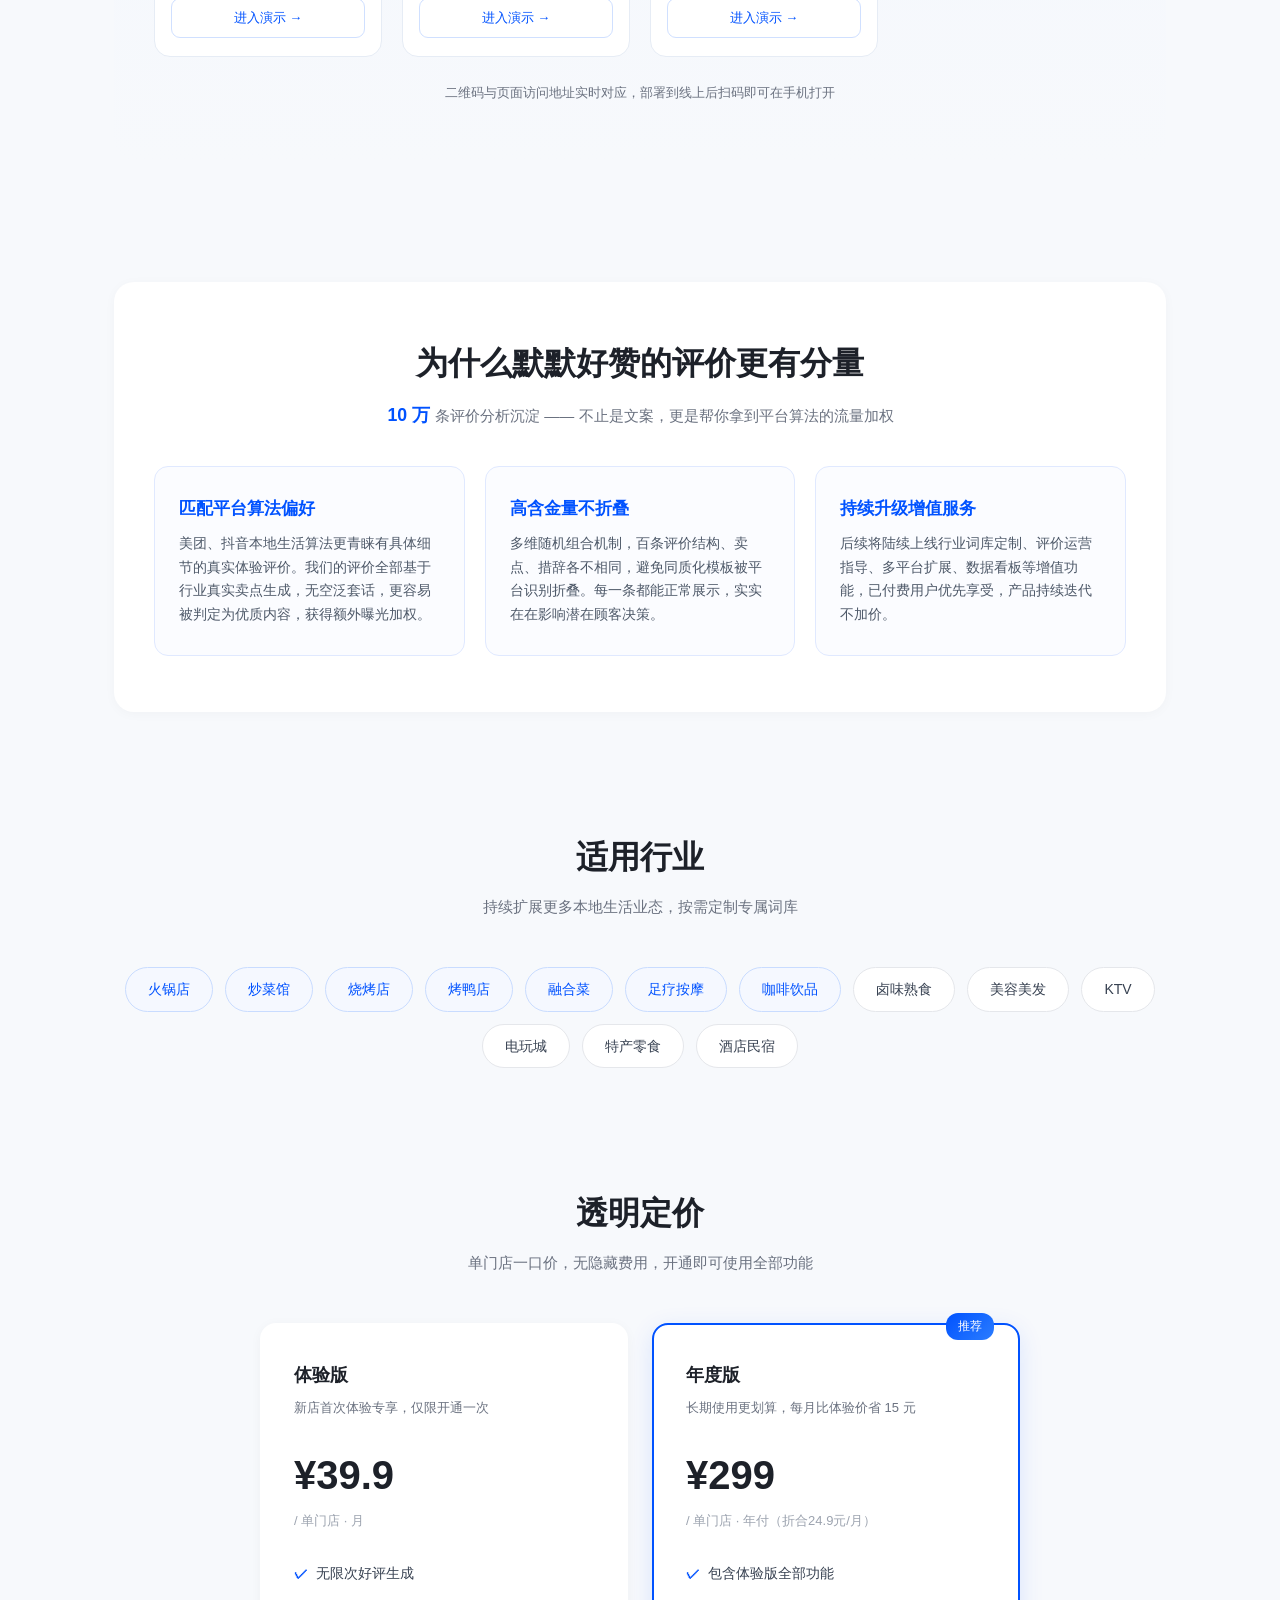
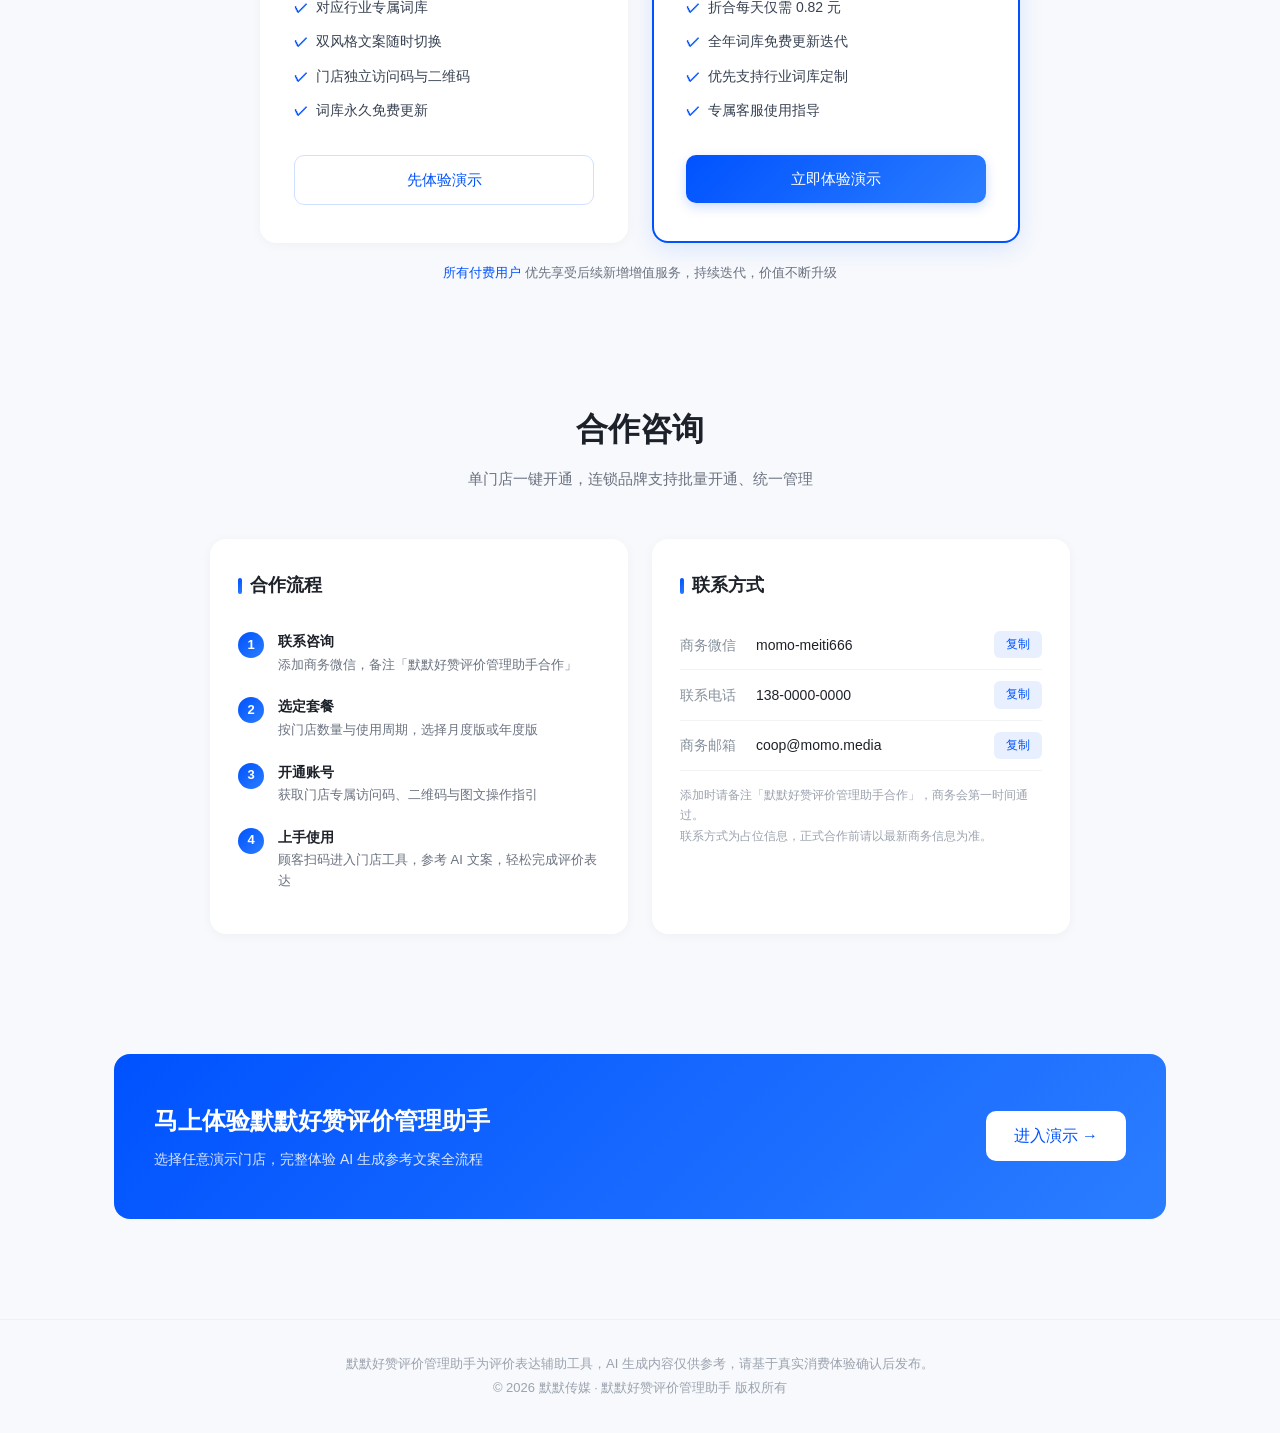
==== commit 48154f8c: "chore: 产品更名为「默默好赞评价管理助手」 网页端全量替换品牌名，短品牌口径同步为「默默好赞」" ====
--- a/index.html
+++ b/index.html
@@ -3,10 +3,10 @@
 <head>
 <meta charset="UTF-8">
 <meta name="viewport" content="width=device-width, initial-scale=1.0">
-<title>默默评价管理助手 · 默默传媒 | 本地商家好评运营工具</title>
-<meta name="description" content="默默评价管理助手，基于全平台 10 万条真实评价的 AI 分析，生成更有参考价值的评价文案，帮助消费者更好地表达真实体验。7 大行业演示门店在线体验，每个演示均配有独立二维码。">
+<title>默默好赞评价管理助手 · 默默传媒 | 本地商家好评运营工具</title>
+<meta name="description" content="默默好赞评价管理助手，基于全平台 10 万条真实评价的 AI 分析，生成更有参考价值的评价文案，帮助消费者更好地表达真实体验。7 大行业演示门店在线体验，每个演示均配有独立二维码。">
 <meta name="theme-color" content="#ffffff">
-<meta property="og:title" content="默默评价管理助手 · 默默传媒">
+<meta property="og:title" content="默默好赞评价管理助手 · 默默传媒">
 <meta property="og:description" content="基于全平台 10 万条真实评价的 AI 分析，帮顾客更好地表达真实好体验。7 大行业演示门店扫码即用。">
 <meta property="og:image" content="assets/logo.png">
 <link rel="icon" href="assets/favicon.ico" sizes="any">
@@ -1059,8 +1059,8 @@
 <nav class="nav">
   <div class="nav-inner">
     <div class="logo">
-      <img src="assets/logo.png" alt="默默评价管理助手 logo">
-      默默评价管理助手<span>· 默默传媒</span>
+      <img src="assets/logo.png" alt="默默好赞评价管理助手 logo">
+      默默好赞评价管理助手<span>· 默默传媒</span>
     </div>
     <div class="nav-links">
       <a href="#features">核心功能</a>
@@ -1084,7 +1084,7 @@
   <div class="hero-badge">专为本地实体商家打造</div>
   <h1>AI 读透 <span>10 万</span> 条真实评价<br>帮顾客说出 <span>真实好体验</span></h1>
   <p class="hero-desc">
-    默默评价管理助手，基于全平台 <span class="num">10 万</span> 条真实评价的 AI 分析，
+    默默好赞评价管理助手，基于全平台 <span class="num">10 万</span> 条真实评价的 AI 分析，
     提炼各行业顾客最关心的卖点与表达方式，生成更有参考价值的评价文案，帮助消费者把真实体验说得清楚、说得地道。
     <span class="num">7</span> 大行业演示门店，每个演示均有独立二维码，扫码即用。
   </p>
@@ -1138,8 +1138,8 @@
 <!-- 效果对比 -->
 <section class="section" id="compare">
   <div class="section-title">
-    <h2>效果对比：普通 AI vs 默默评价</h2>
-    <p>同样是 AI，没有分行业词库，写出来的永远是放之四海皆准的套话；默默评价基于行业写实词库与组合算法，每一条都有具体细节</p>
+    <h2>效果对比：普通 AI vs 默默好赞</h2>
+    <p>同样是 AI，没有分行业词库，写出来的永远是放之四海皆准的套话；默默好赞基于行业写实词库与组合算法，每一条都有具体细节</p>
   </div>
   <div class="compare-tabs" id="compareTabs">
     <!-- 行业切换标签由 assets/demo.js 渲染 -->
@@ -1148,7 +1148,7 @@
     <!-- 对比卡片由 assets/demo.js 渲染 -->
   </div>
   <div class="compare-note">
-    「默默评价」示例均来自演示词库的真实输出 —— <a href="#demos">进入演示门店</a>，可反复生成验证效果
+    「默默好赞」示例均来自演示词库的真实输出 —— <a href="#demos">进入演示门店</a>，可反复生成验证效果
   </div>
 
   <div class="compare-more">
@@ -1157,7 +1157,7 @@
       <div class="mini-card">
         <h4>⏱️ 生成效率对比</h4>
         <div class="mini-line no"><b>✗</b>让顾客自己想自己写：憋半天憋出一句「味道不错」，嫌麻烦干脆不写</div>
-        <div class="mini-line yes"><b>✓</b>默默评价：扫码即得参考文案，几十秒轻松完成，顾客表达零负担</div>
+        <div class="mini-line yes"><b>✓</b>默默好赞：扫码即得参考文案，几十秒轻松完成，顾客表达零负担</div>
       </div>
       <div class="mini-card">
         <h4>🔁 同质化风险对比</h4>
@@ -1193,7 +1193,7 @@
 <section class="section" id="advantage">
   <div class="advantage-section">
     <div class="section-title">
-      <h2>为什么默默评价的评价更有分量</h2>
+      <h2>为什么默默好赞的评价更有分量</h2>
       <p><span class="num">10 万</span> 条评价分析沉淀 —— 不止是文案，更是帮你拿到平台算法的流量加权</p>
     </div>
     <div class="advantage-grid">
@@ -1292,7 +1292,7 @@
         <div class="process-no">1</div>
         <div>
           <div class="process-title">联系咨询</div>
-          <div class="process-desc">添加商务微信，备注「默默评价管理助手合作」</div>
+          <div class="process-desc">添加商务微信，备注「默默好赞评价管理助手合作」</div>
         </div>
       </div>
       <div class="process-item">
@@ -1334,7 +1334,7 @@
         <span class="c-value">coop@momo.media</span>
         <span class="c-copy" data-label="商务邮箱" data-value="coop@momo.media" onclick="dmpCopyContact(this)">复制</span>
       </div>
-      <div class="coop-note">添加时请备注「默默评价管理助手合作」，商务会第一时间通过。<br>联系方式为占位信息，正式合作前请以最新商务信息为准。</div>
+      <div class="coop-note">添加时请备注「默默好赞评价管理助手合作」，商务会第一时间通过。<br>联系方式为占位信息，正式合作前请以最新商务信息为准。</div>
     </div>
   </div>
 </section>
@@ -1343,7 +1343,7 @@
 <section class="section">
   <div class="demo-banner">
     <div>
-      <h3>马上体验默默评价管理助手</h3>
+      <h3>马上体验默默好赞评价管理助手</h3>
       <p>选择任意演示门店，完整体验 AI 生成参考文案全流程</p>
     </div>
     <a href="#demos" class="btn-white">进入演示 →</a>
@@ -1352,8 +1352,8 @@
 
 <!-- 页脚 -->
 <div class="footer">
-  默默评价管理助手为评价表达辅助工具，AI 生成内容仅供参考，请基于真实消费体验确认后发布。<br>
-  © 2026 默默传媒 · 默默评价管理助手 版权所有
+  默默好赞评价管理助手为评价表达辅助工具，AI 生成内容仅供参考，请基于真实消费体验确认后发布。<br>
+  © 2026 默默传媒 · 默默好赞评价管理助手 版权所有
 </div>
 
 <div class="toast" id="toast"></div>
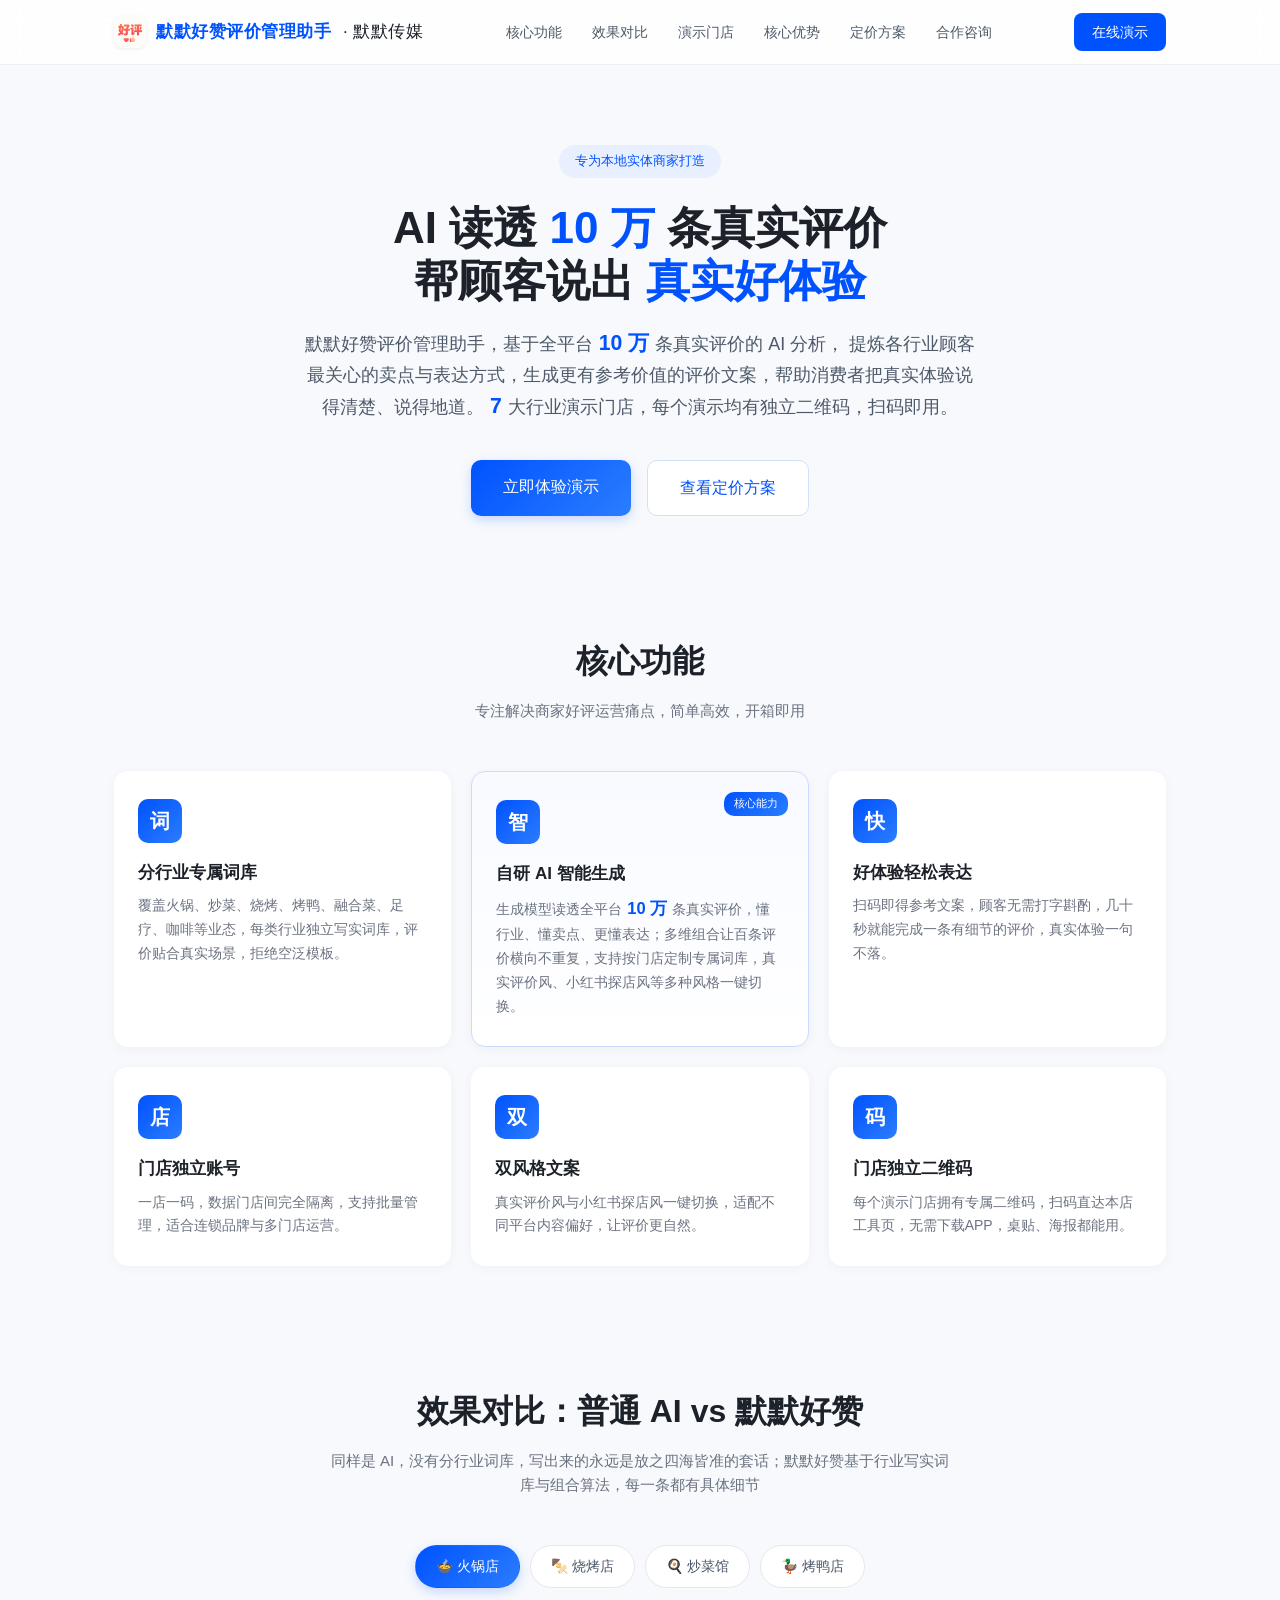
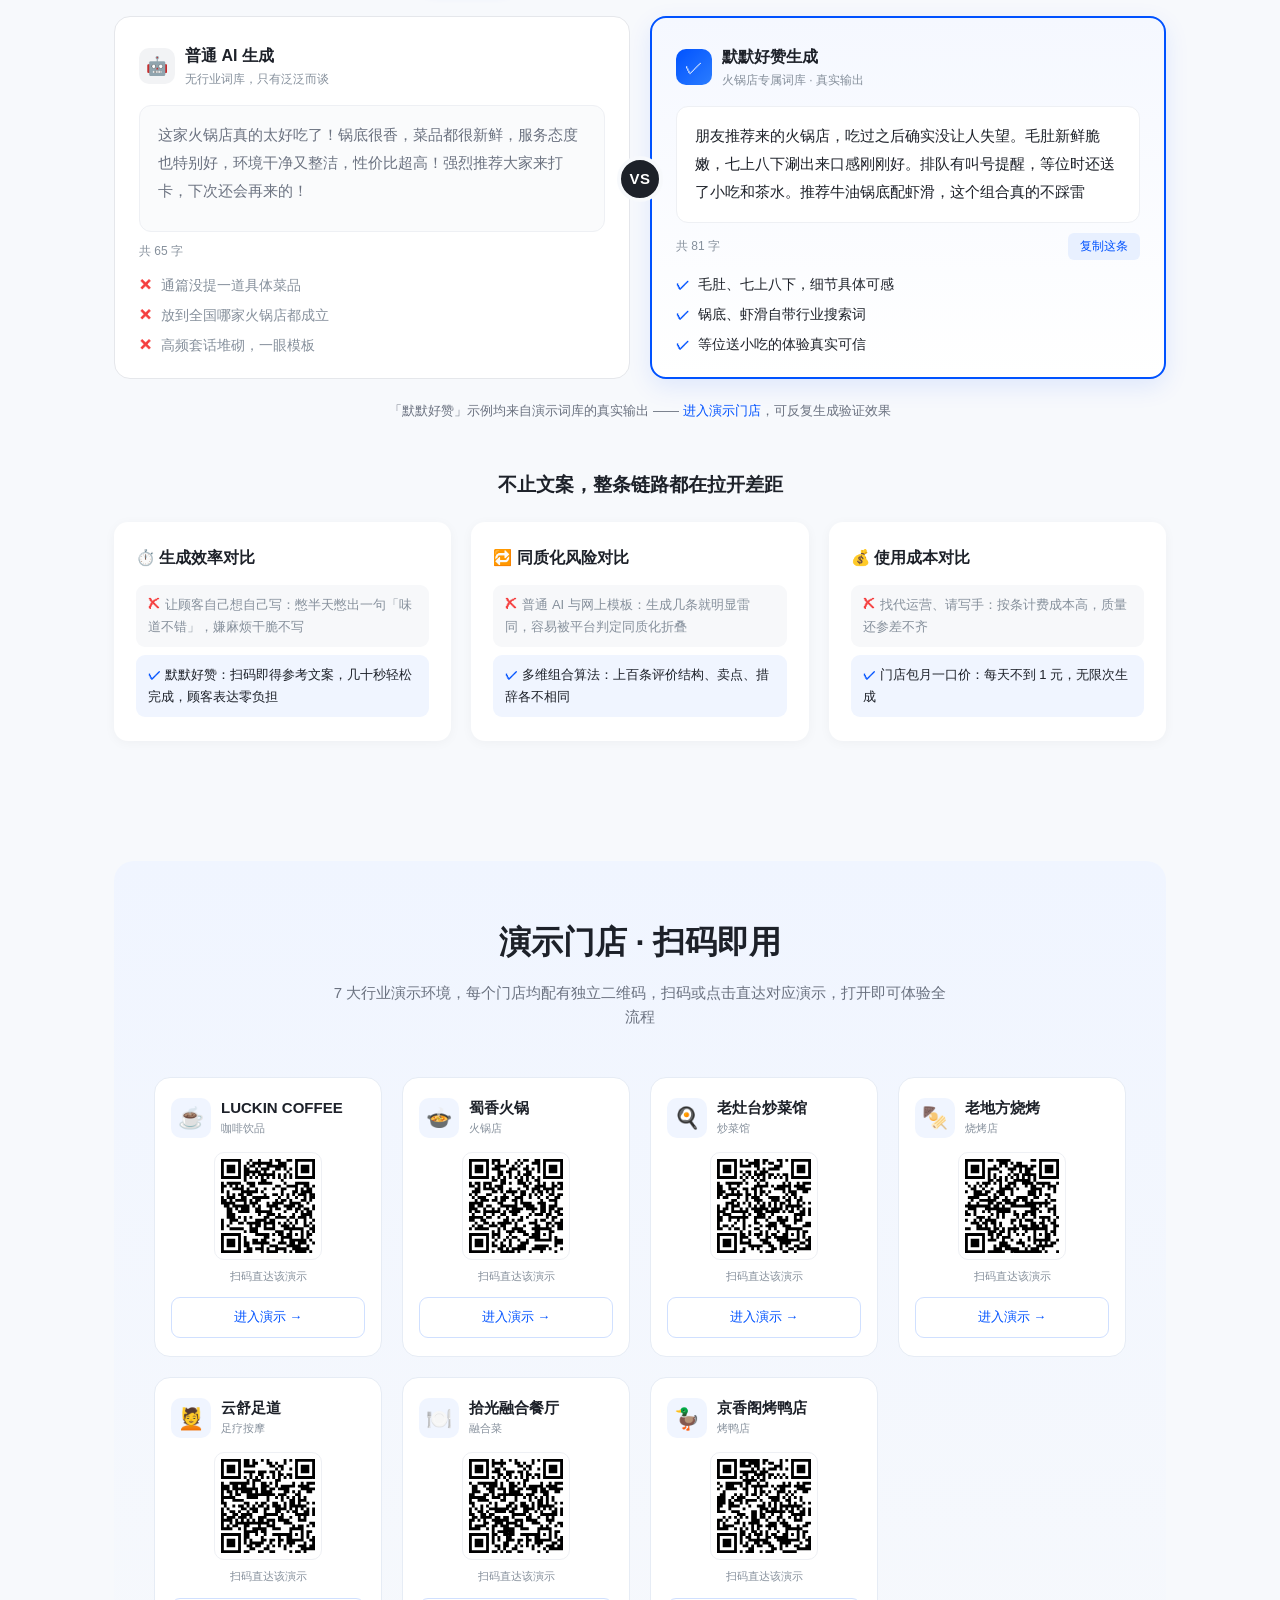
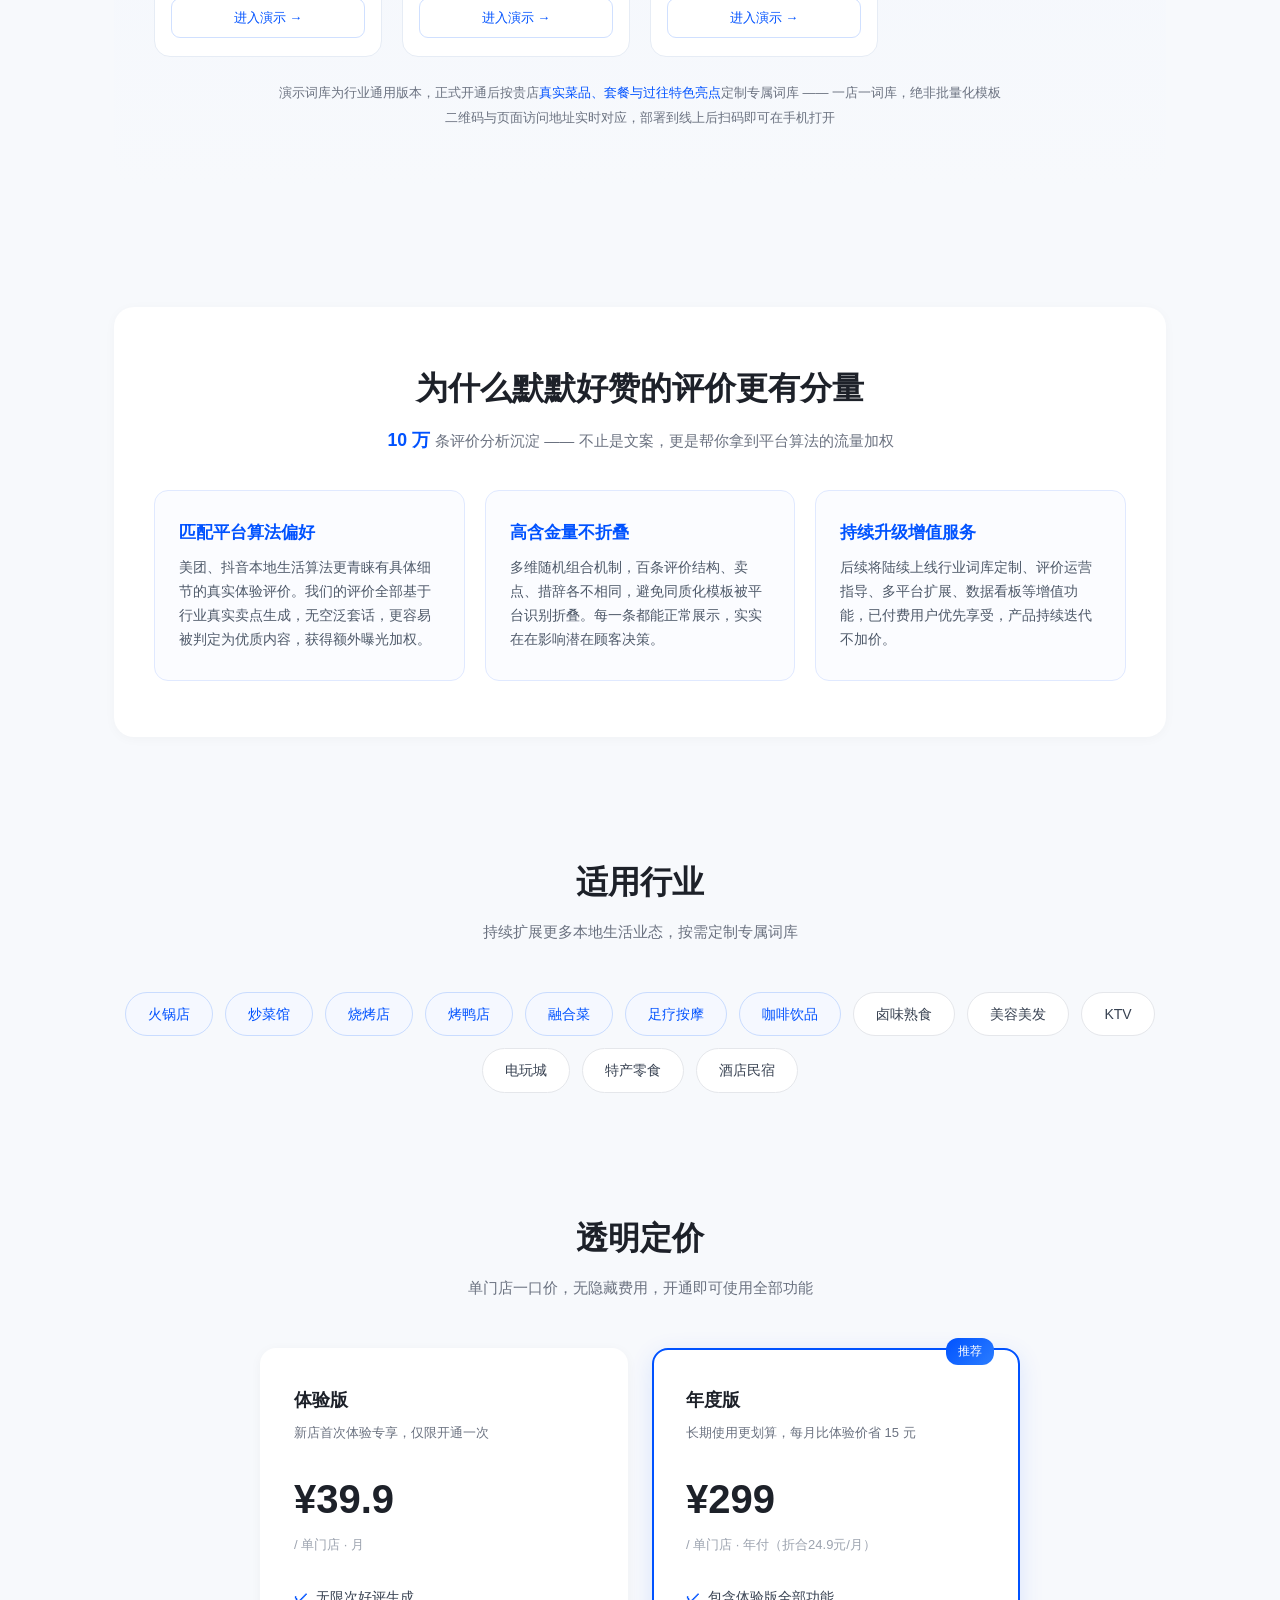
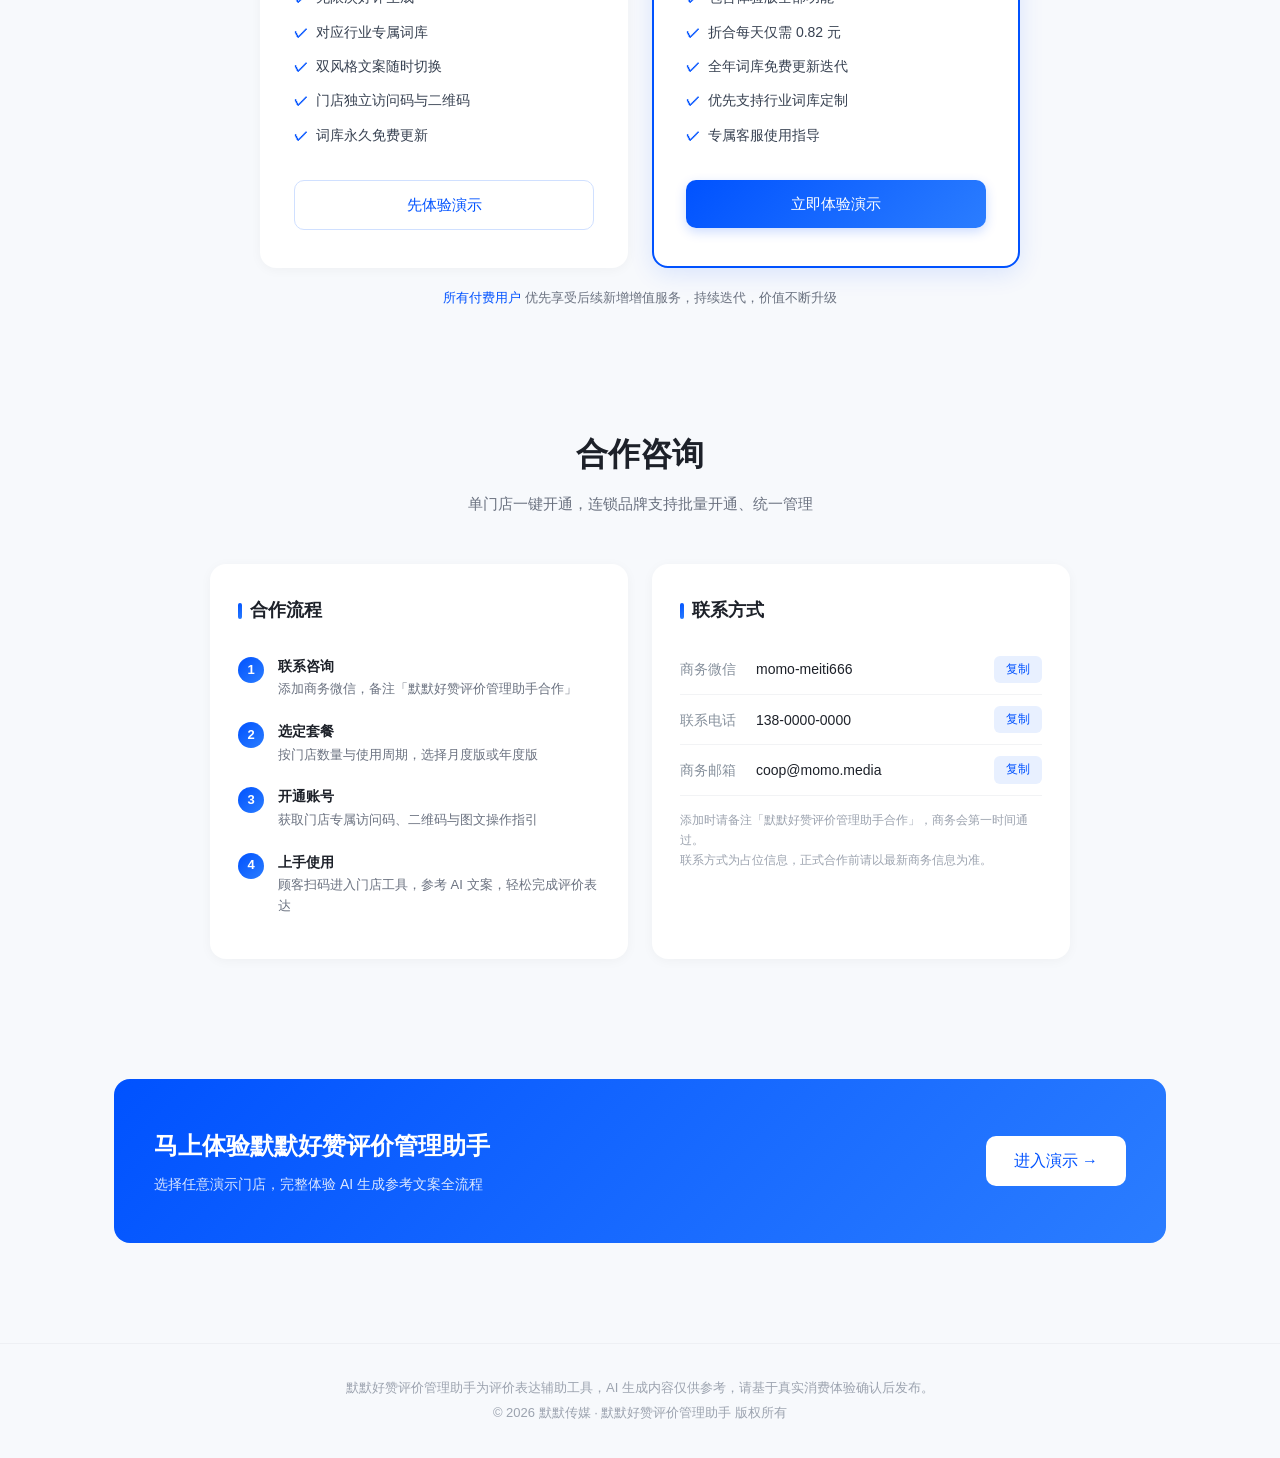
==== commit 6eeb8f3f: "feat: 演示页新增「正式版按门店定制生成」说明，避免被误解为批量模板 - 7 个演示页在生成按钮下方新增说明卡片：正式版按贵店真实菜品、套餐与过往特色亮点定制词库，一店一词库 - 首页演示区 de" ====
--- a/index.html
+++ b/index.html
@@ -1184,6 +1184,7 @@
       <!-- 门店卡片与独立二维码由 assets/demo.js 渲染 -->
     </div>
     <div class="demo-note">
+      演示词库为行业通用版本，正式开通后按贵店<strong>真实菜品、套餐与过往特色亮点</strong>定制专属词库 —— 一店一词库，绝非批量化模板<br>
       二维码与页面访问地址实时对应，部署到线上后扫码即可在手机打开
     </div>
   </div>
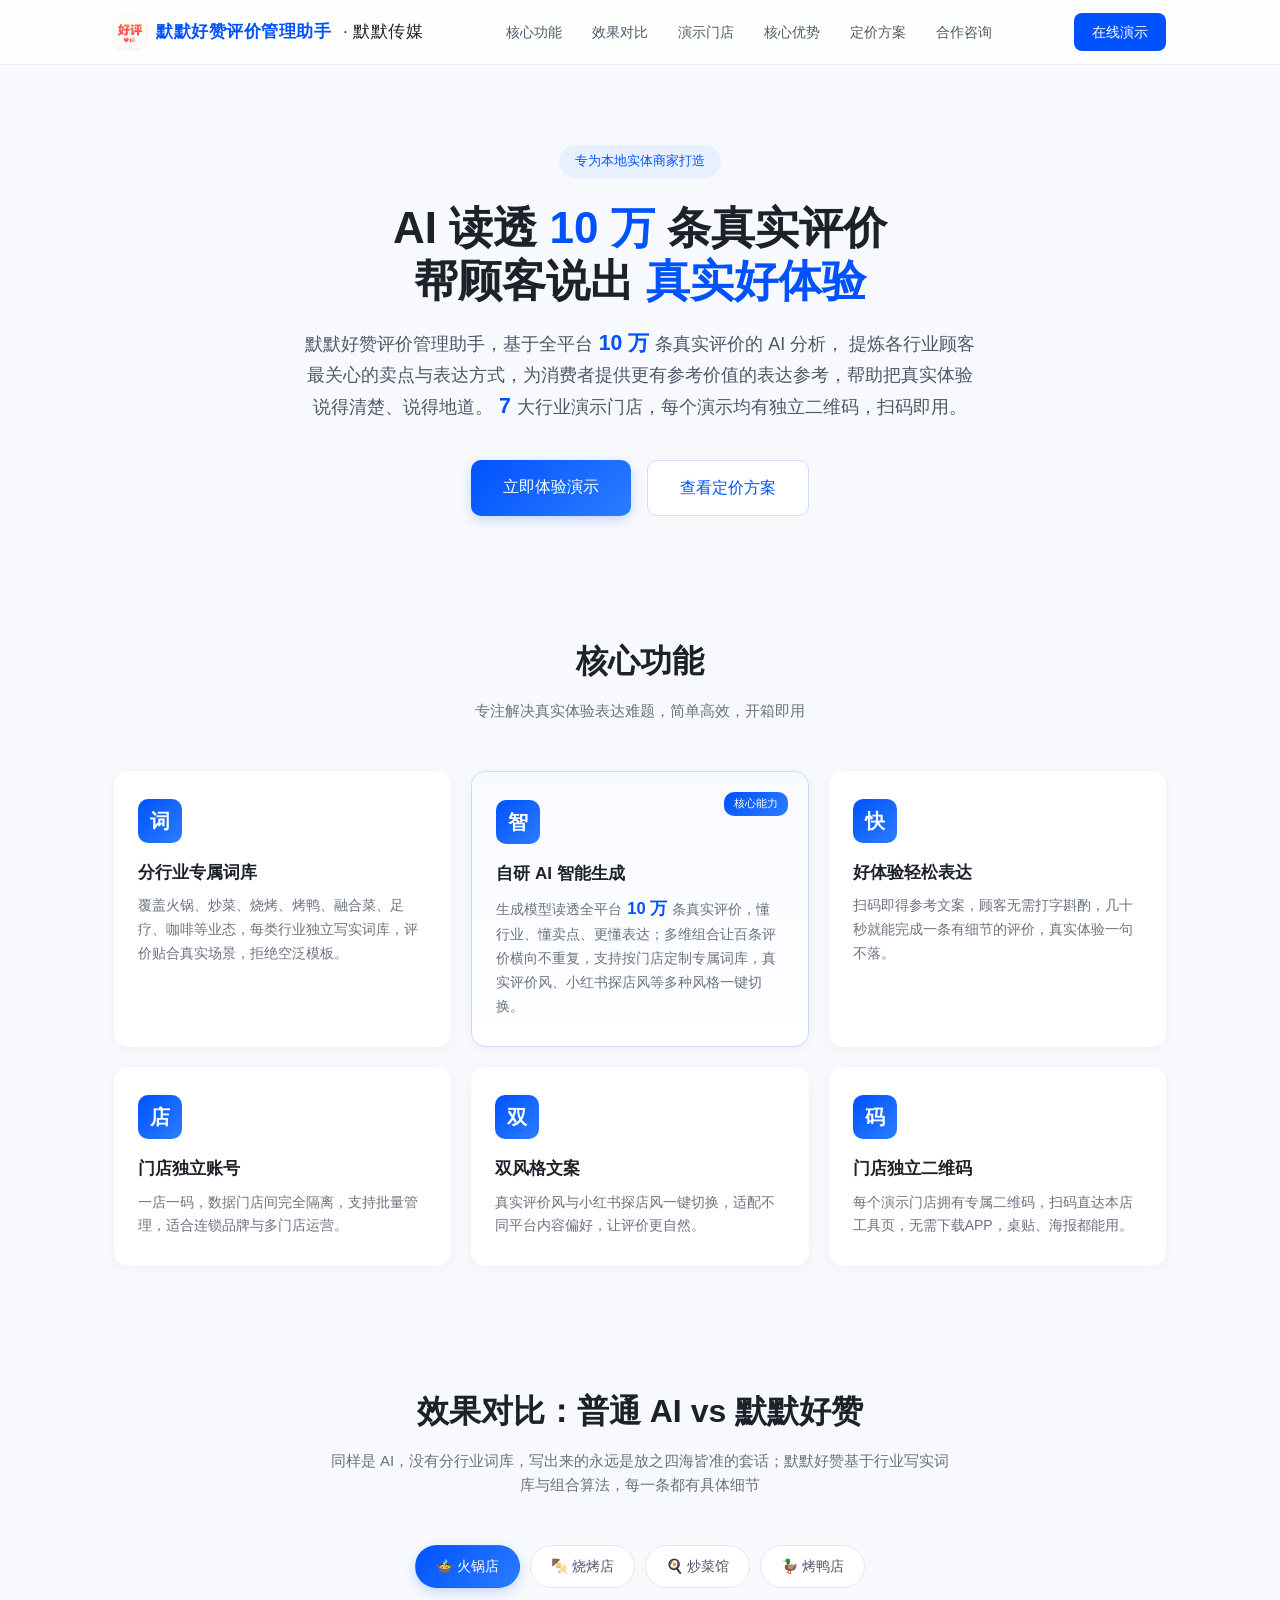
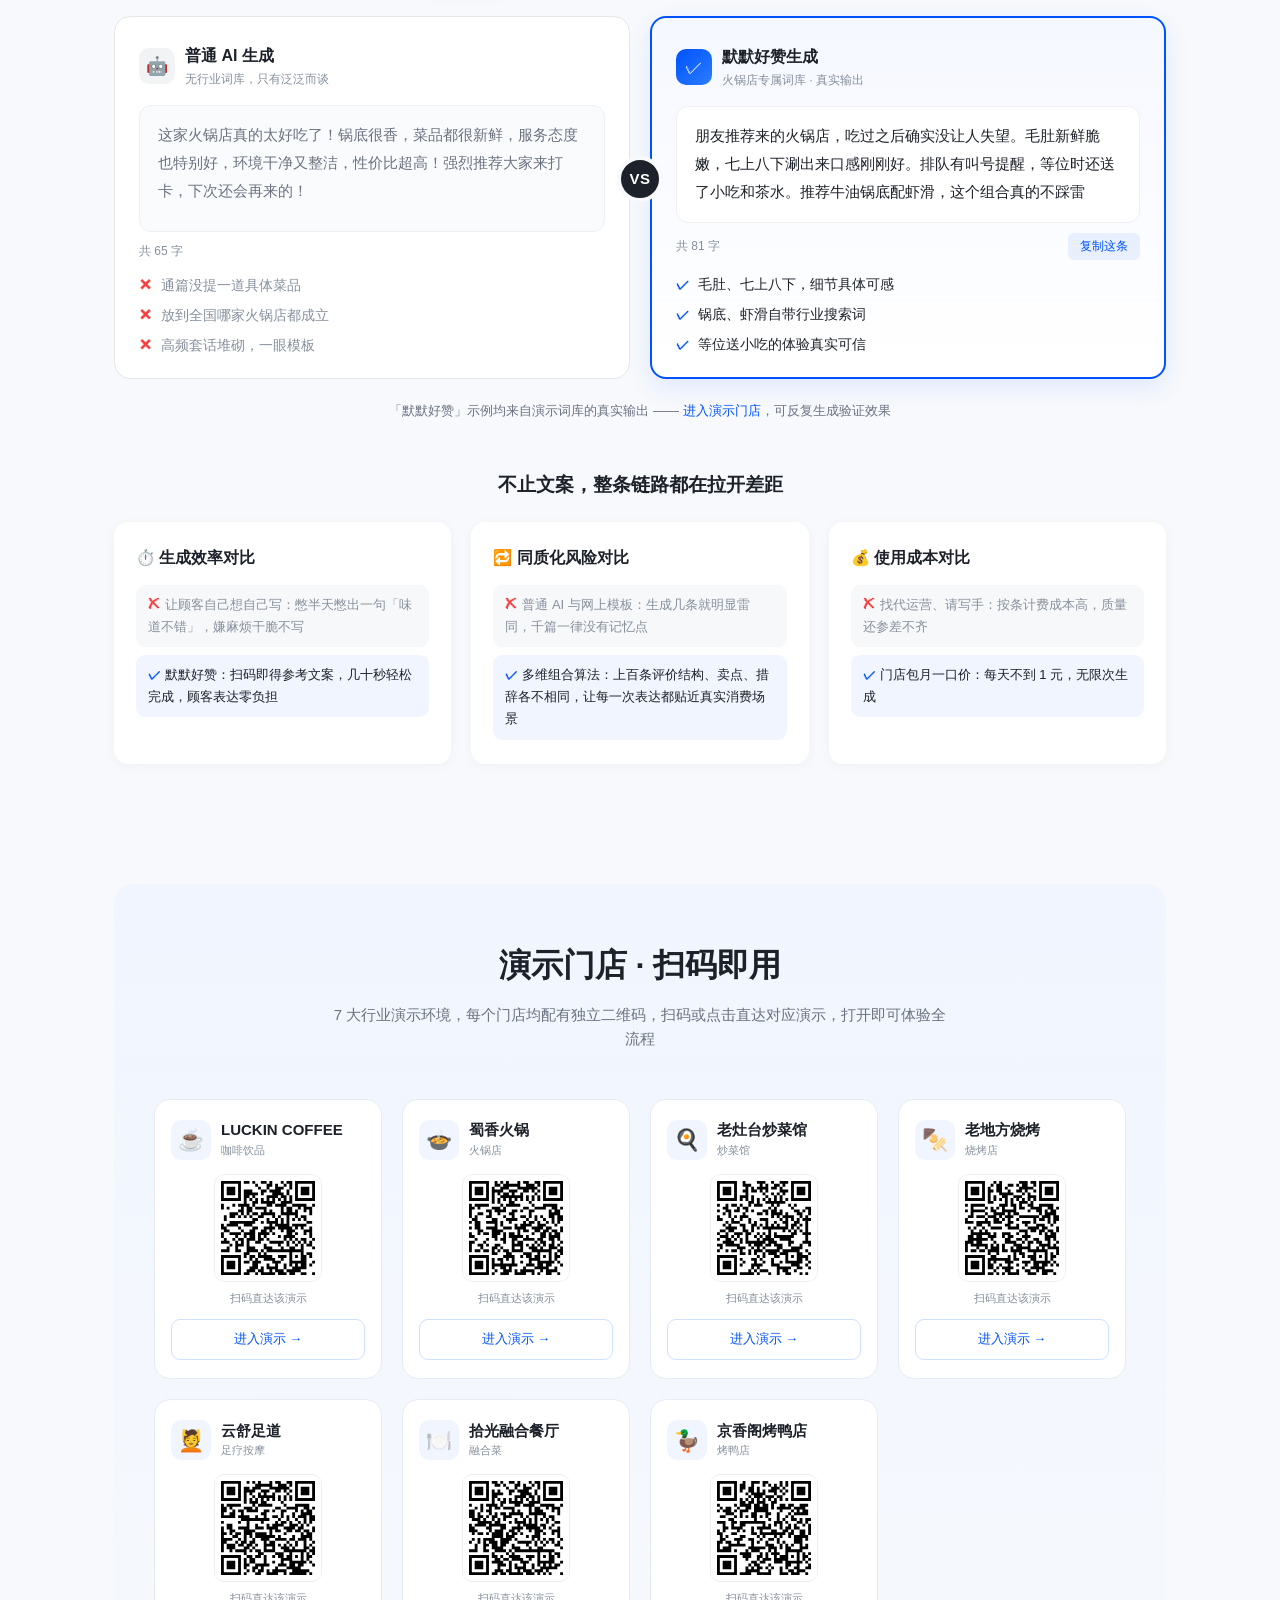
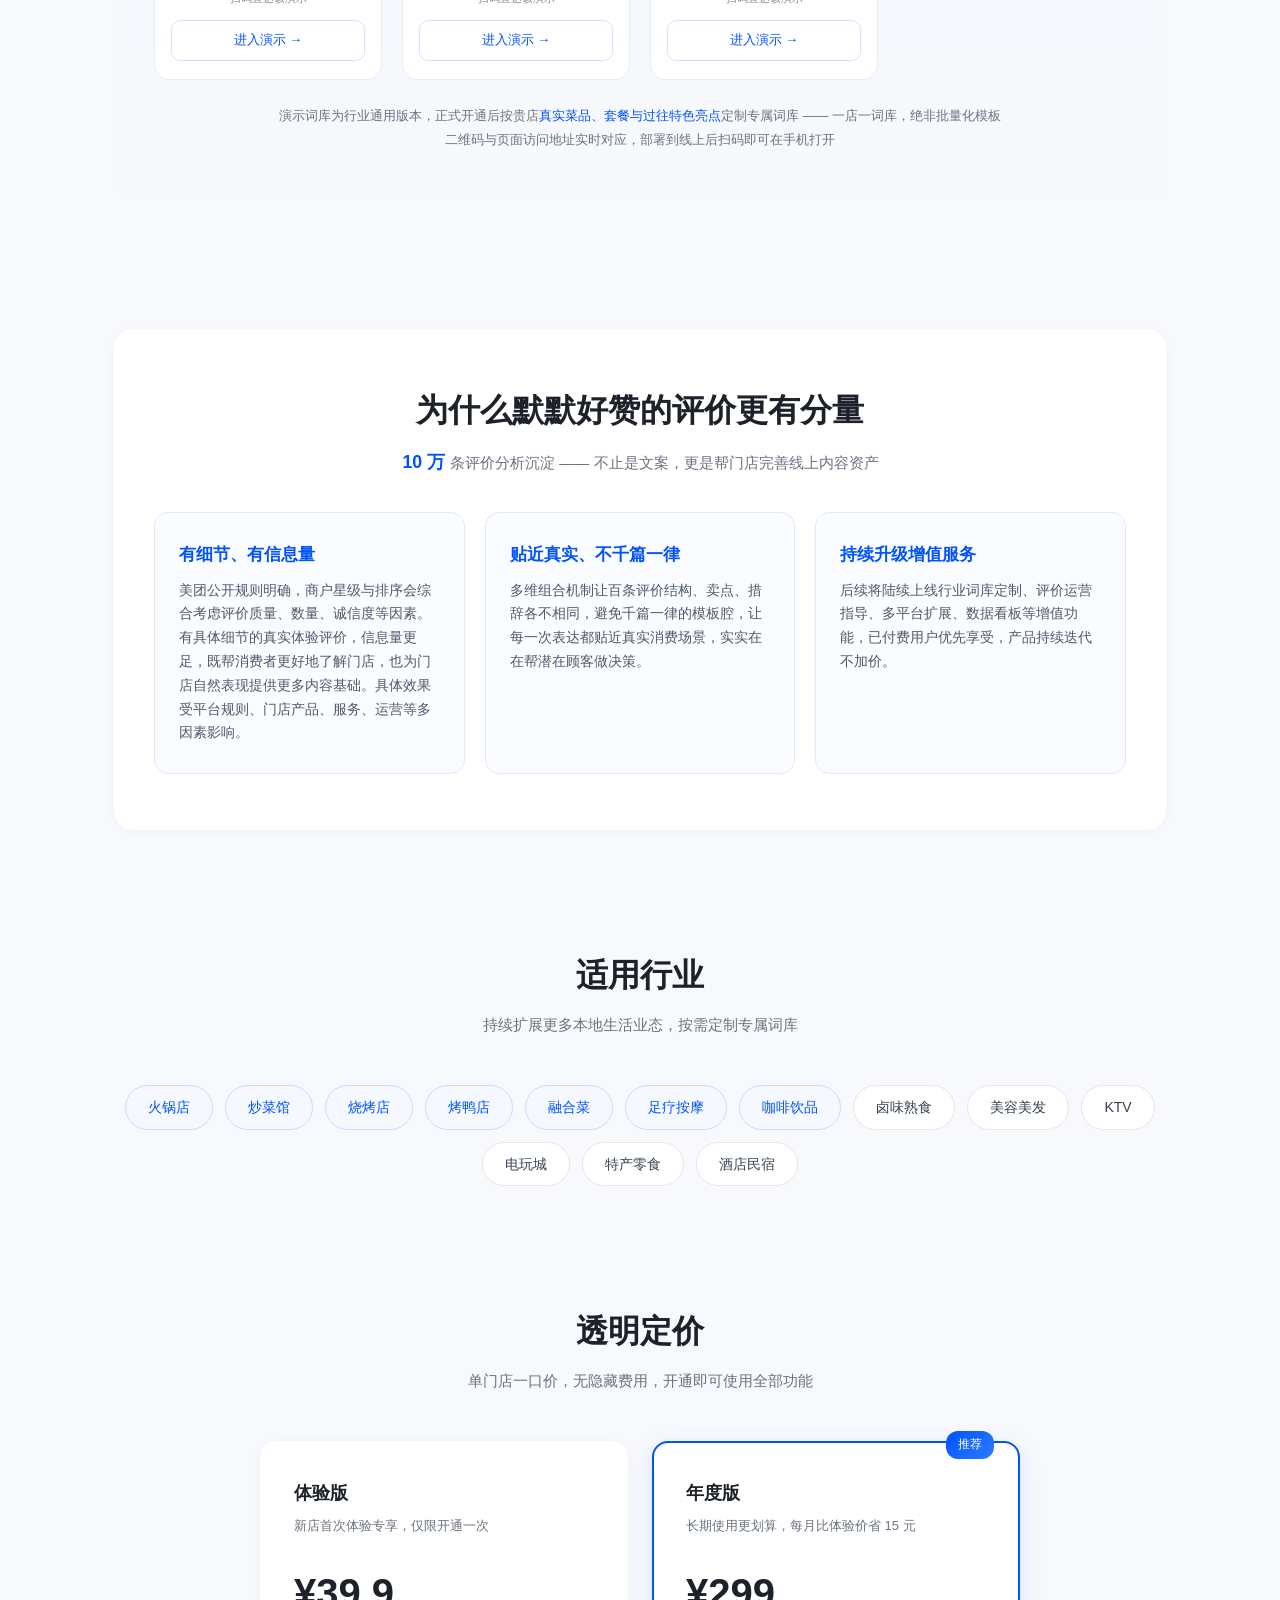
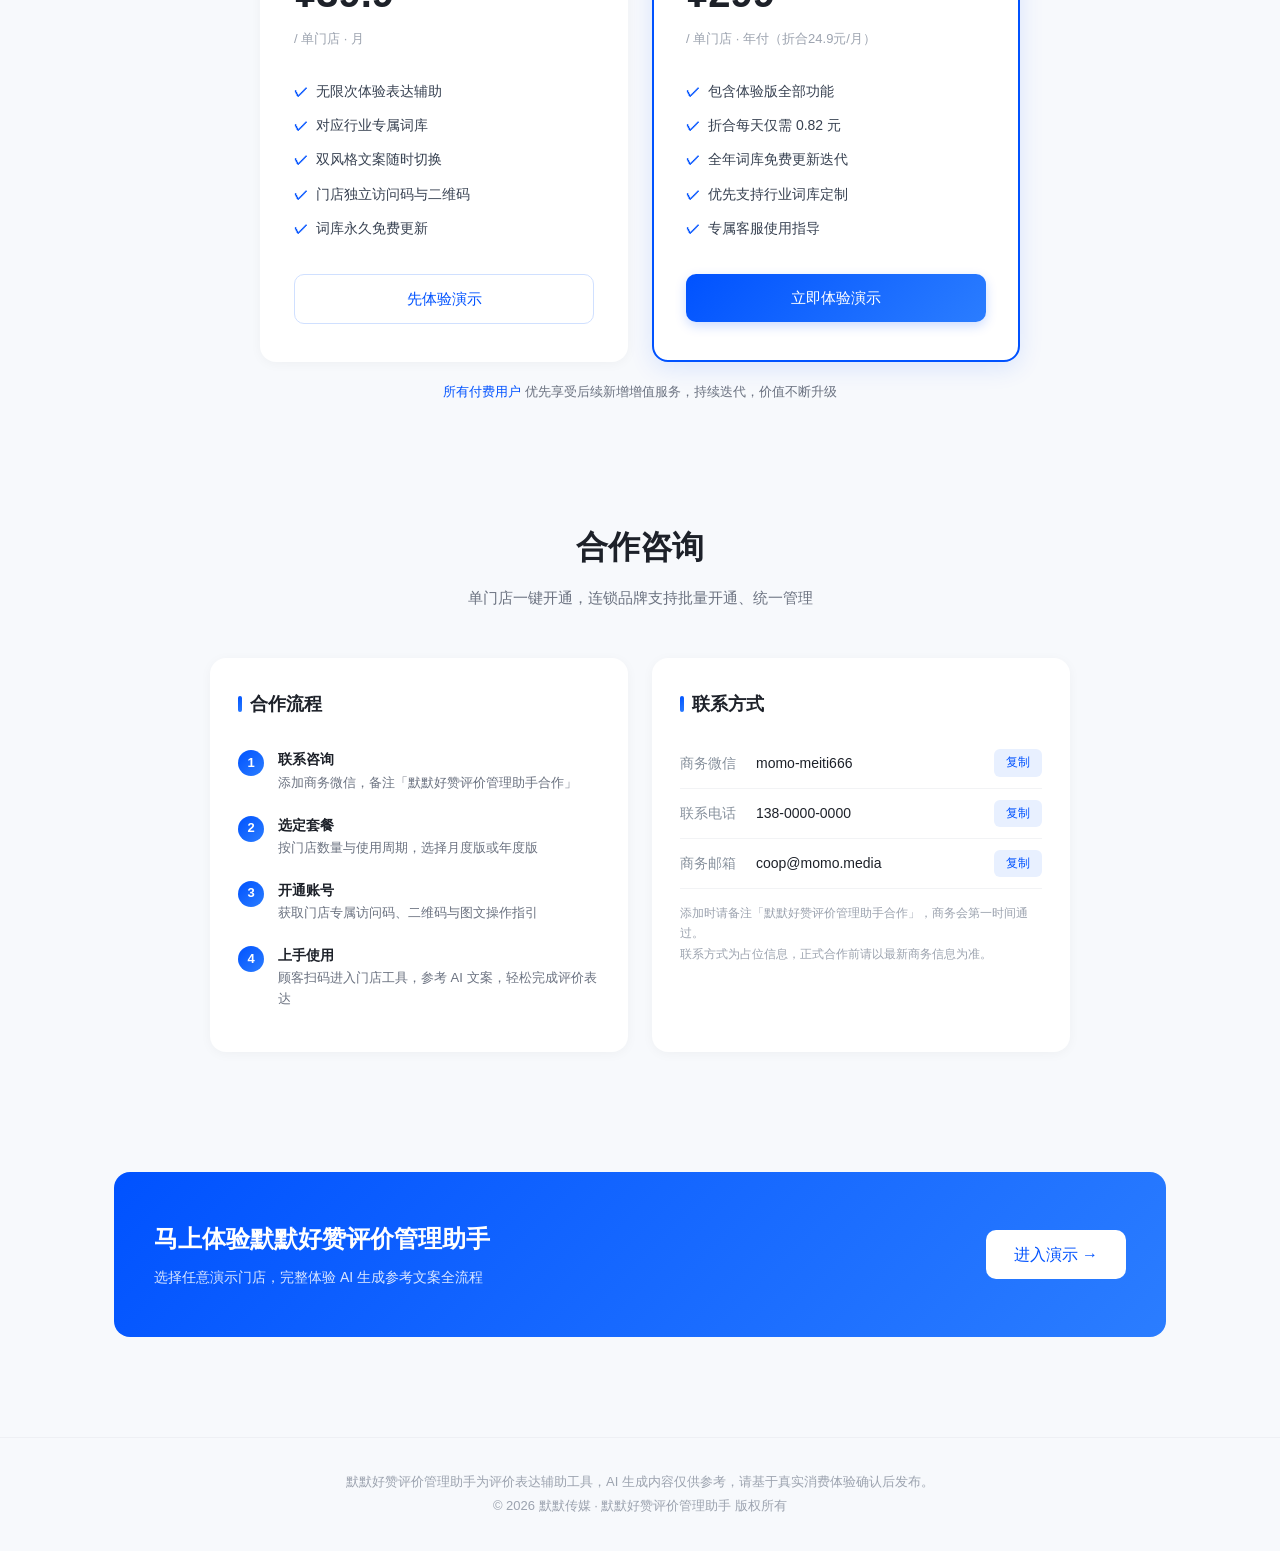
==== commit 50099091: "docs: 建立统一话术总纲，全触点口径统一为「真实体验表达」，小程序冻结定格 - 新增 docs/话术清单.md：销售/客服/官网/物料/AI 回复的统一口径基准与红线词库 - 定位从「好评生成」升" ====
--- a/index.html
+++ b/index.html
@@ -3,11 +3,11 @@
 <head>
 <meta charset="UTF-8">
 <meta name="viewport" content="width=device-width, initial-scale=1.0">
-<title>默默好赞评价管理助手 · 默默传媒 | 本地商家好评运营工具</title>
-<meta name="description" content="默默好赞评价管理助手，基于全平台 10 万条真实评价的 AI 分析，生成更有参考价值的评价文案，帮助消费者更好地表达真实体验。7 大行业演示门店在线体验，每个演示均配有独立二维码。">
+<title>默默好赞评价管理助手 · 默默传媒 | 门店评价内容与口碑运营工具</title>
+<meta name="description" content="默默好赞评价管理助手，基于全平台 10 万条真实评价的 AI 分析，帮助消费者更完整地表达真实消费体验，帮助门店沉淀真实消费反馈。7 大行业演示门店在线体验，每个演示均配有独立二维码。">
 <meta name="theme-color" content="#ffffff">
 <meta property="og:title" content="默默好赞评价管理助手 · 默默传媒">
-<meta property="og:description" content="基于全平台 10 万条真实评价的 AI 分析，帮顾客更好地表达真实好体验。7 大行业演示门店扫码即用。">
+<meta property="og:description" content="基于全平台 10 万条真实评价的 AI 分析，帮顾客更完整地表达真实好体验。7 大行业演示门店扫码即用。">
 <meta property="og:image" content="assets/logo.png">
 <link rel="icon" href="assets/favicon.ico" sizes="any">
 <link rel="icon" type="image/png" sizes="32x32" href="assets/favicon-32.png">
@@ -1085,7 +1085,7 @@
   <h1>AI 读透 <span>10 万</span> 条真实评价<br>帮顾客说出 <span>真实好体验</span></h1>
   <p class="hero-desc">
     默默好赞评价管理助手，基于全平台 <span class="num">10 万</span> 条真实评价的 AI 分析，
-    提炼各行业顾客最关心的卖点与表达方式，生成更有参考价值的评价文案，帮助消费者把真实体验说得清楚、说得地道。
+    提炼各行业顾客最关心的卖点与表达方式，为消费者提供更有参考价值的表达参考，帮助把真实体验说得清楚、说得地道。
     <span class="num">7</span> 大行业演示门店，每个演示均有独立二维码，扫码即用。
   </p>
   <div class="hero-btns">
@@ -1098,7 +1098,7 @@
 <section class="section" id="features">
   <div class="section-title">
     <h2>核心功能</h2>
-    <p>专注解决商家好评运营痛点，简单高效，开箱即用</p>
+    <p>专注解决真实体验表达难题，简单高效，开箱即用</p>
   </div>
   <div class="features">
     <div class="feature-card">
@@ -1161,8 +1161,8 @@
       </div>
       <div class="mini-card">
         <h4>🔁 同质化风险对比</h4>
-        <div class="mini-line no"><b>✗</b>普通 AI 与网上模板：生成几条就明显雷同，容易被平台判定同质化折叠</div>
-        <div class="mini-line yes"><b>✓</b>多维组合算法：上百条评价结构、卖点、措辞各不相同</div>
+        <div class="mini-line no"><b>✗</b>普通 AI 与网上模板：生成几条就明显雷同，千篇一律没有记忆点</div>
+        <div class="mini-line yes"><b>✓</b>多维组合算法：上百条评价结构、卖点、措辞各不相同，让每一次表达都贴近真实消费场景</div>
       </div>
       <div class="mini-card">
         <h4>💰 使用成本对比</h4>
@@ -1195,16 +1195,16 @@
   <div class="advantage-section">
     <div class="section-title">
       <h2>为什么默默好赞的评价更有分量</h2>
-      <p><span class="num">10 万</span> 条评价分析沉淀 —— 不止是文案，更是帮你拿到平台算法的流量加权</p>
+      <p><span class="num">10 万</span> 条评价分析沉淀 —— 不止是文案，更是帮门店完善线上内容资产</p>
     </div>
     <div class="advantage-grid">
       <div class="advantage-card">
-        <h4>匹配平台算法偏好</h4>
-        <p>美团、抖音本地生活算法更青睐有具体细节的真实体验评价。我们的评价全部基于行业真实卖点生成，无空泛套话，更容易被判定为优质内容，获得额外曝光加权。</p>
+        <h4>有细节、有信息量</h4>
+        <p>美团公开规则明确，商户星级与排序会综合考虑评价质量、数量、诚信度等因素。有具体细节的真实体验评价，信息量更足，既帮消费者更好地了解门店，也为门店自然表现提供更多内容基础。具体效果受平台规则、门店产品、服务、运营等多因素影响。</p>
       </div>
       <div class="advantage-card">
-        <h4>高含金量不折叠</h4>
-        <p>多维随机组合机制，百条评价结构、卖点、措辞各不相同，避免同质化模板被平台识别折叠。每一条都能正常展示，实实在在影响潜在顾客决策。</p>
+        <h4>贴近真实、不千篇一律</h4>
+        <p>多维组合机制让百条评价结构、卖点、措辞各不相同，避免千篇一律的模板腔，让每一次表达都贴近真实消费场景，实实在在帮潜在顾客做决策。</p>
       </div>
       <div class="advantage-card">
         <h4>持续升级增值服务</h4>
@@ -1250,7 +1250,7 @@
       <div class="price-number">¥39.9<span></span></div>
       <div class="price-unit">/ 单门店 · 月</div>
       <ul class="price-list">
-        <li>无限次好评生成</li>
+        <li>无限次体验表达辅助</li>
         <li>对应行业专属词库</li>
         <li>双风格文案随时切换</li>
         <li>门店独立访问码与二维码</li>
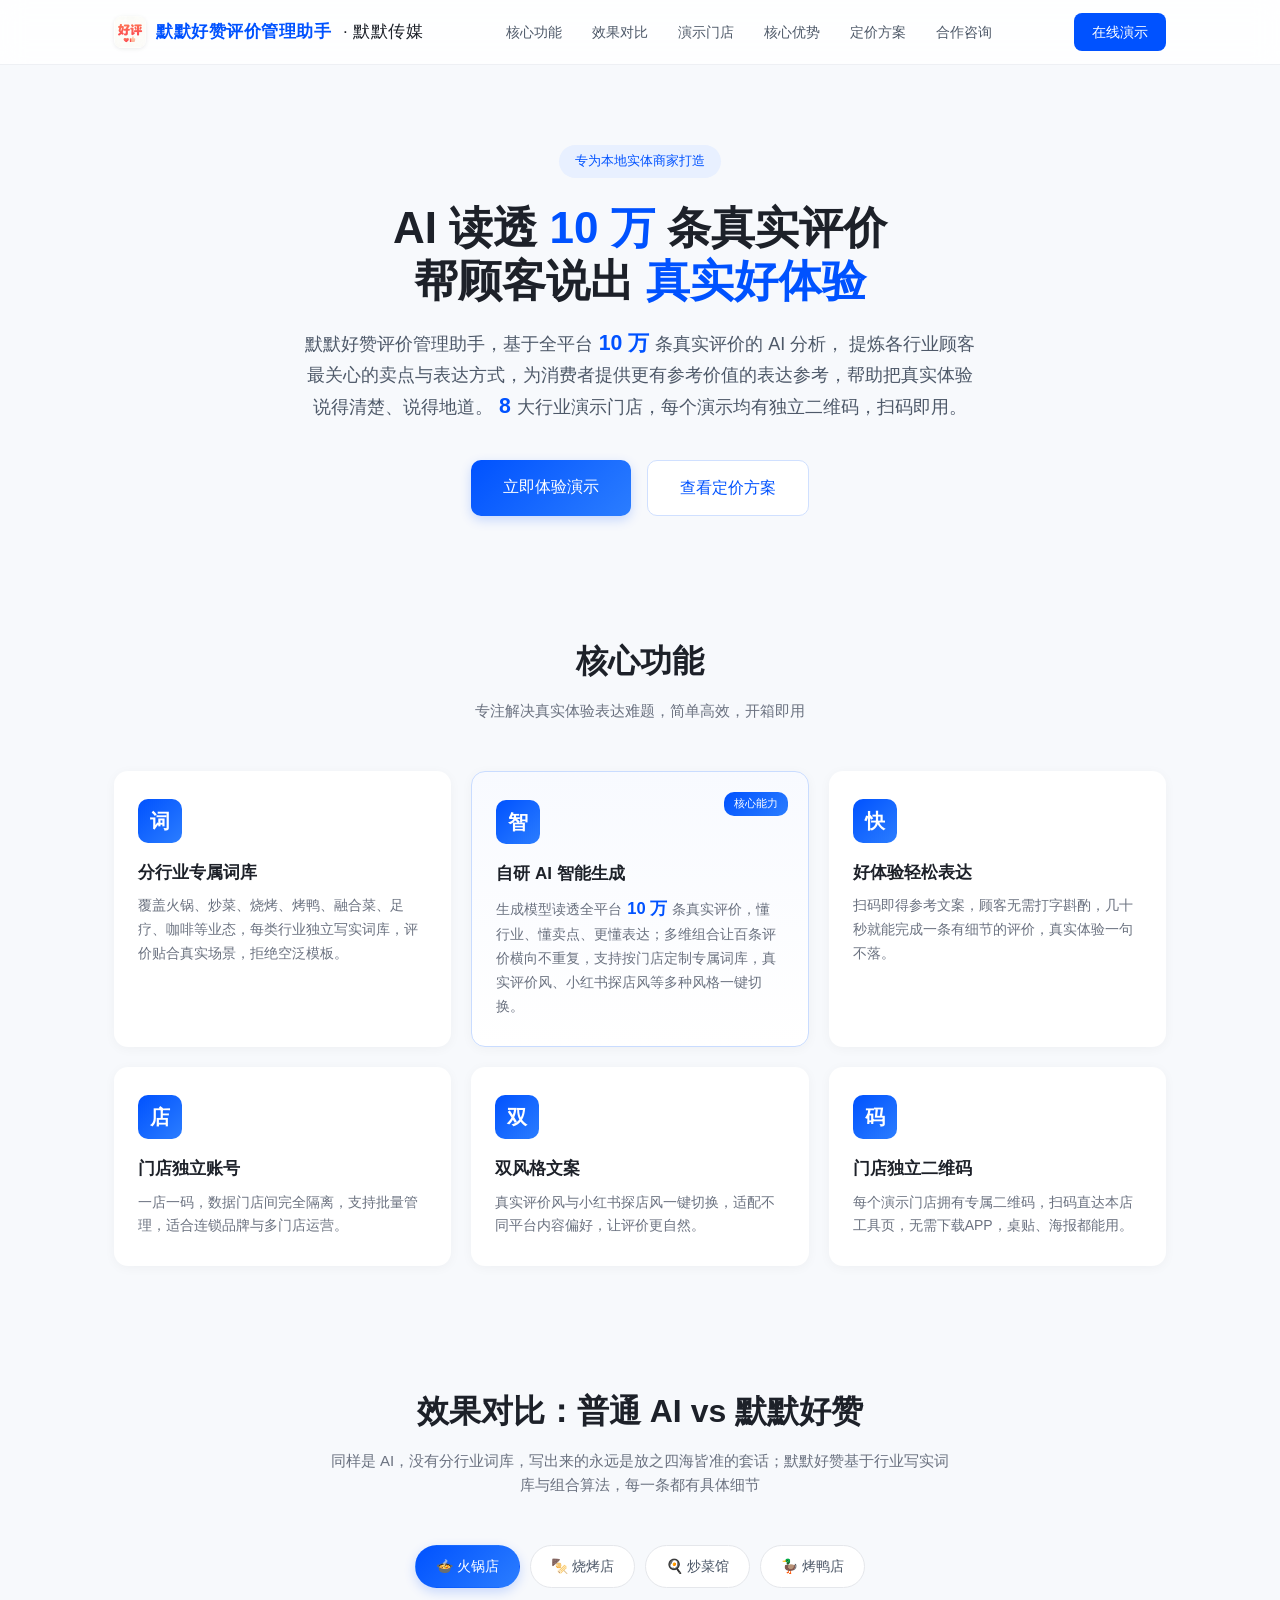
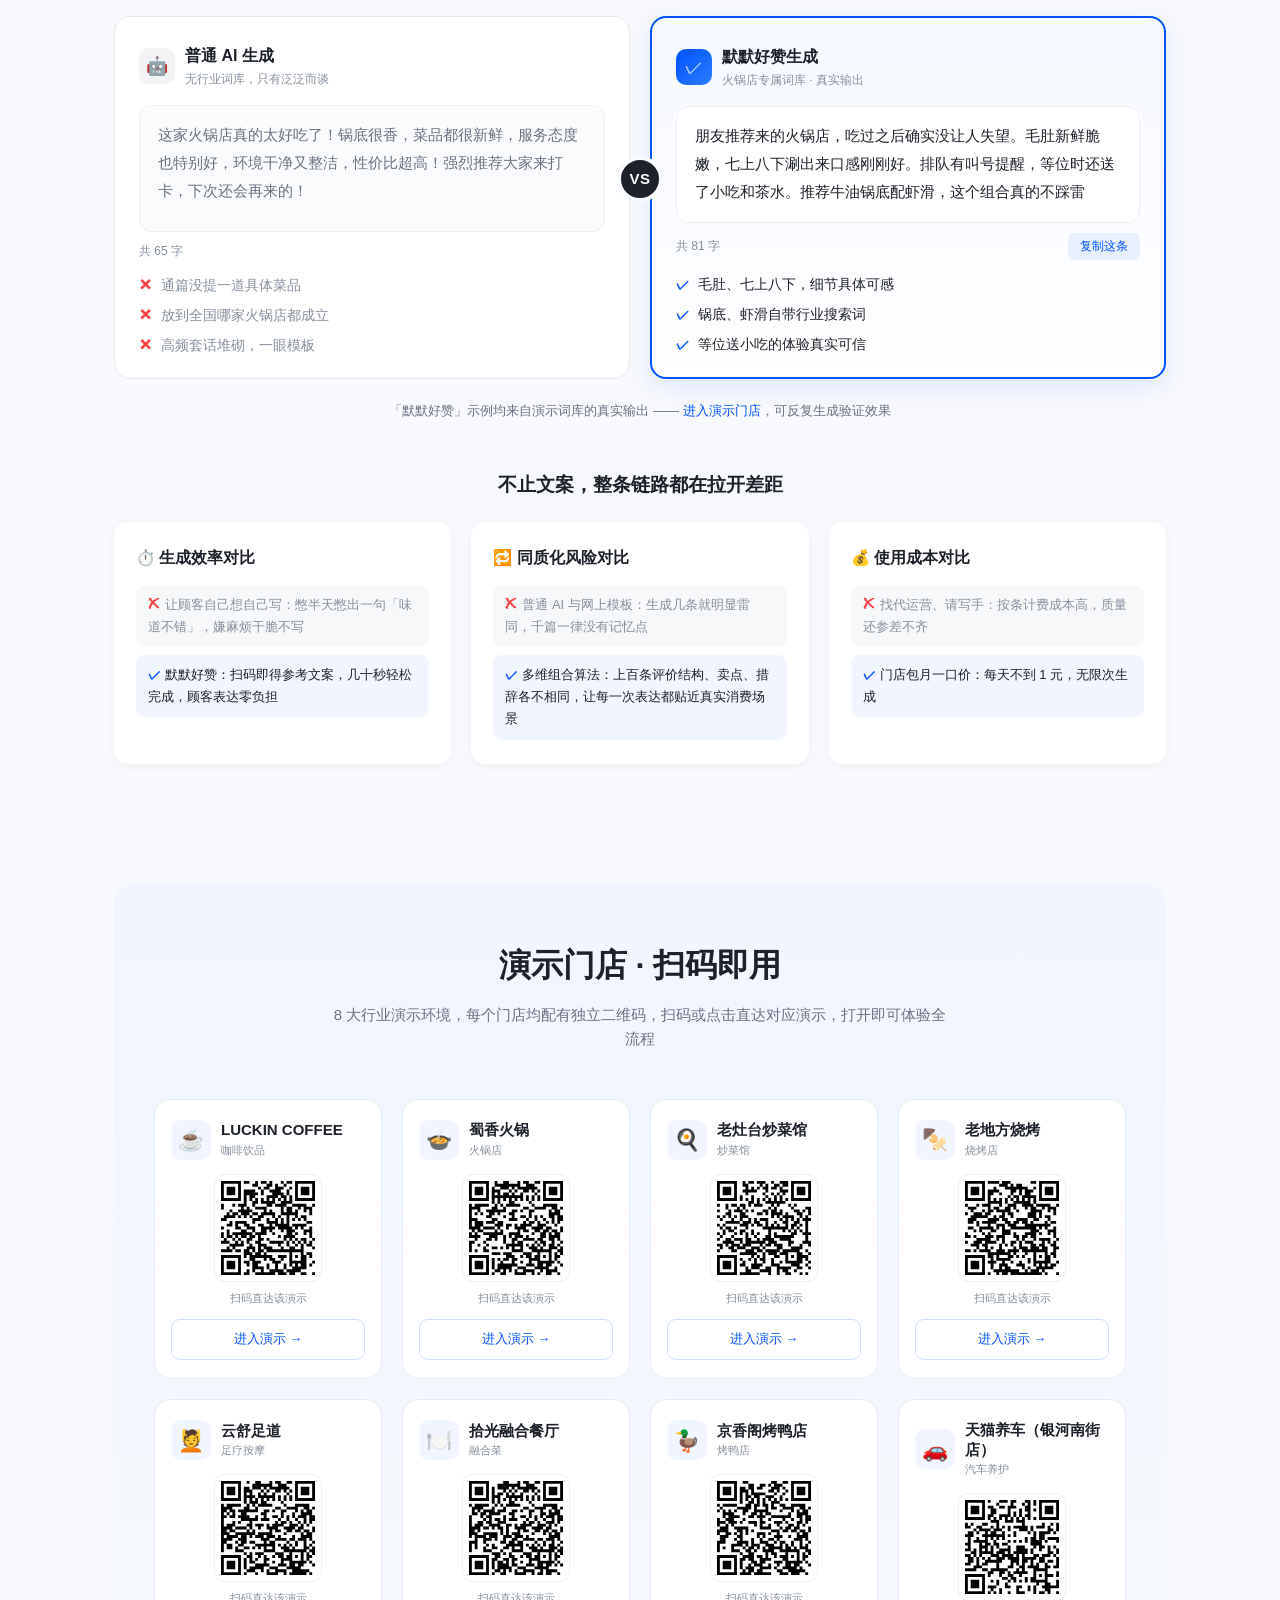
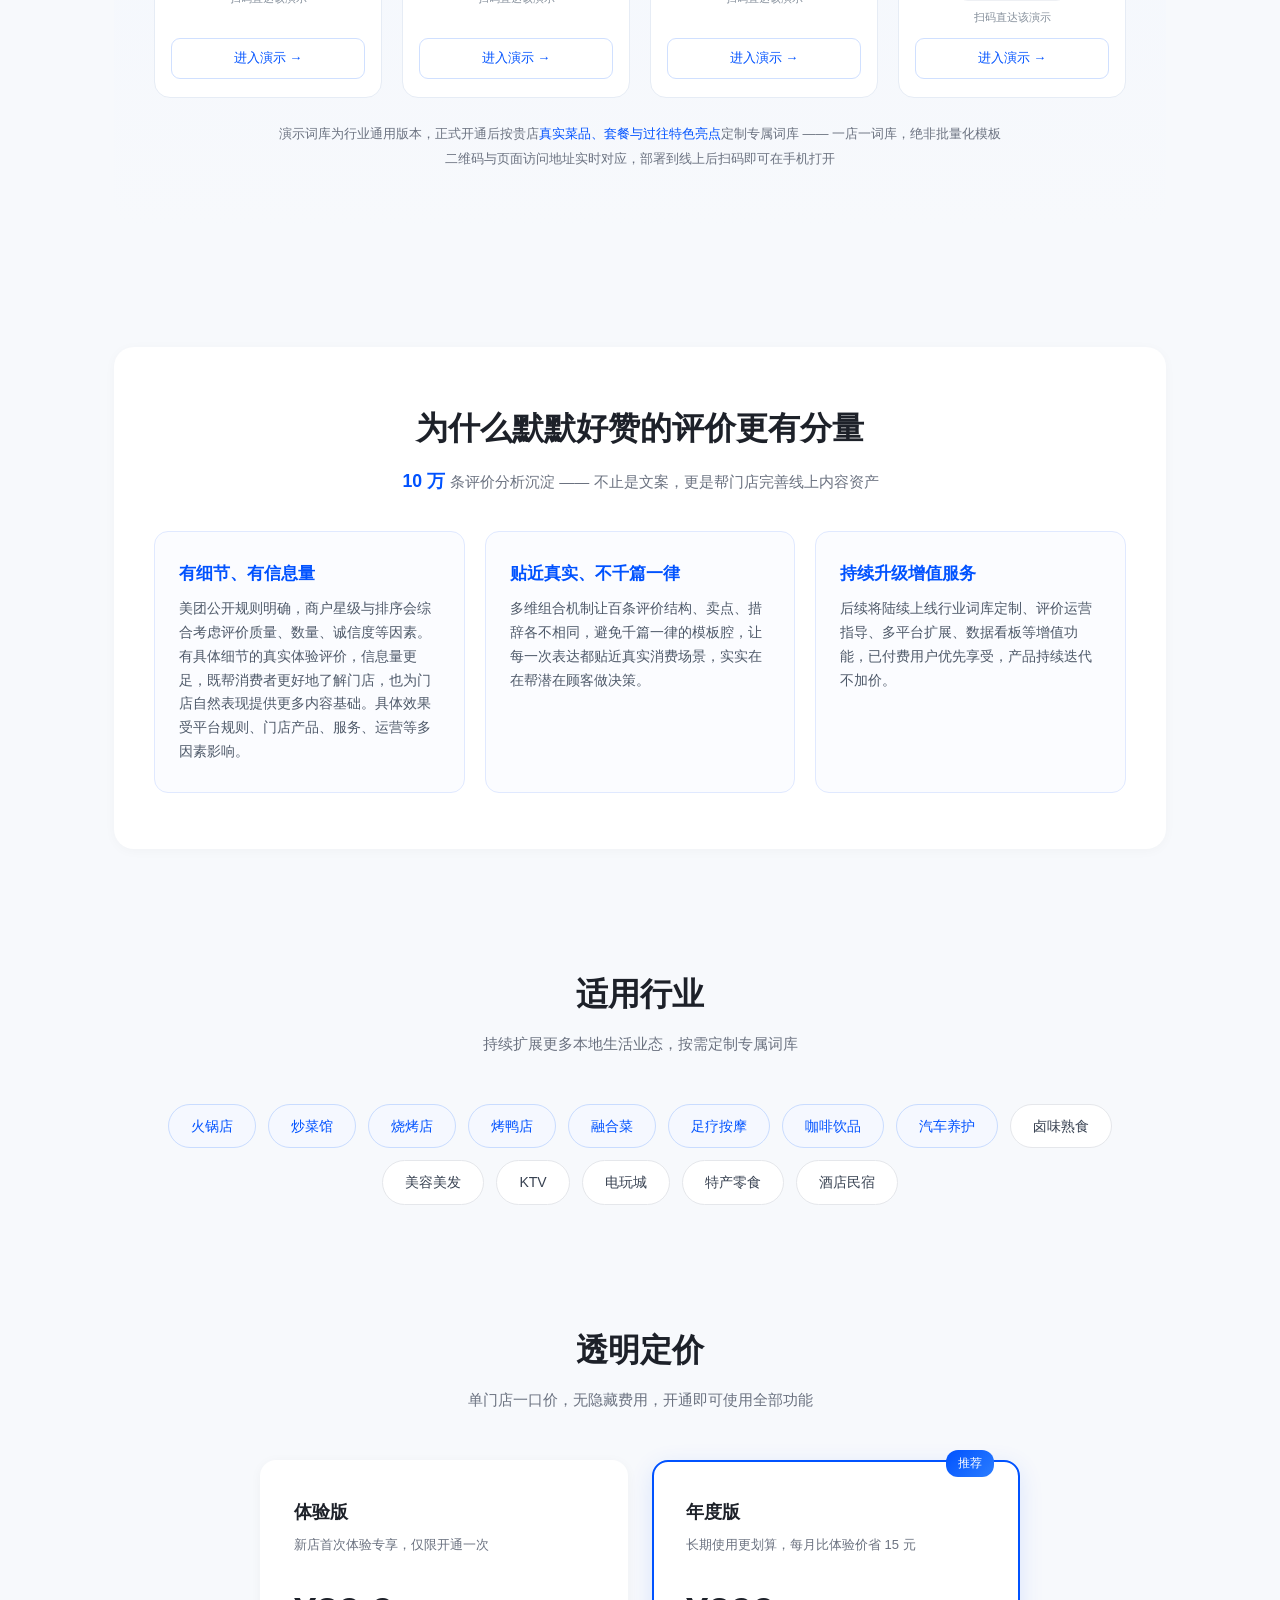
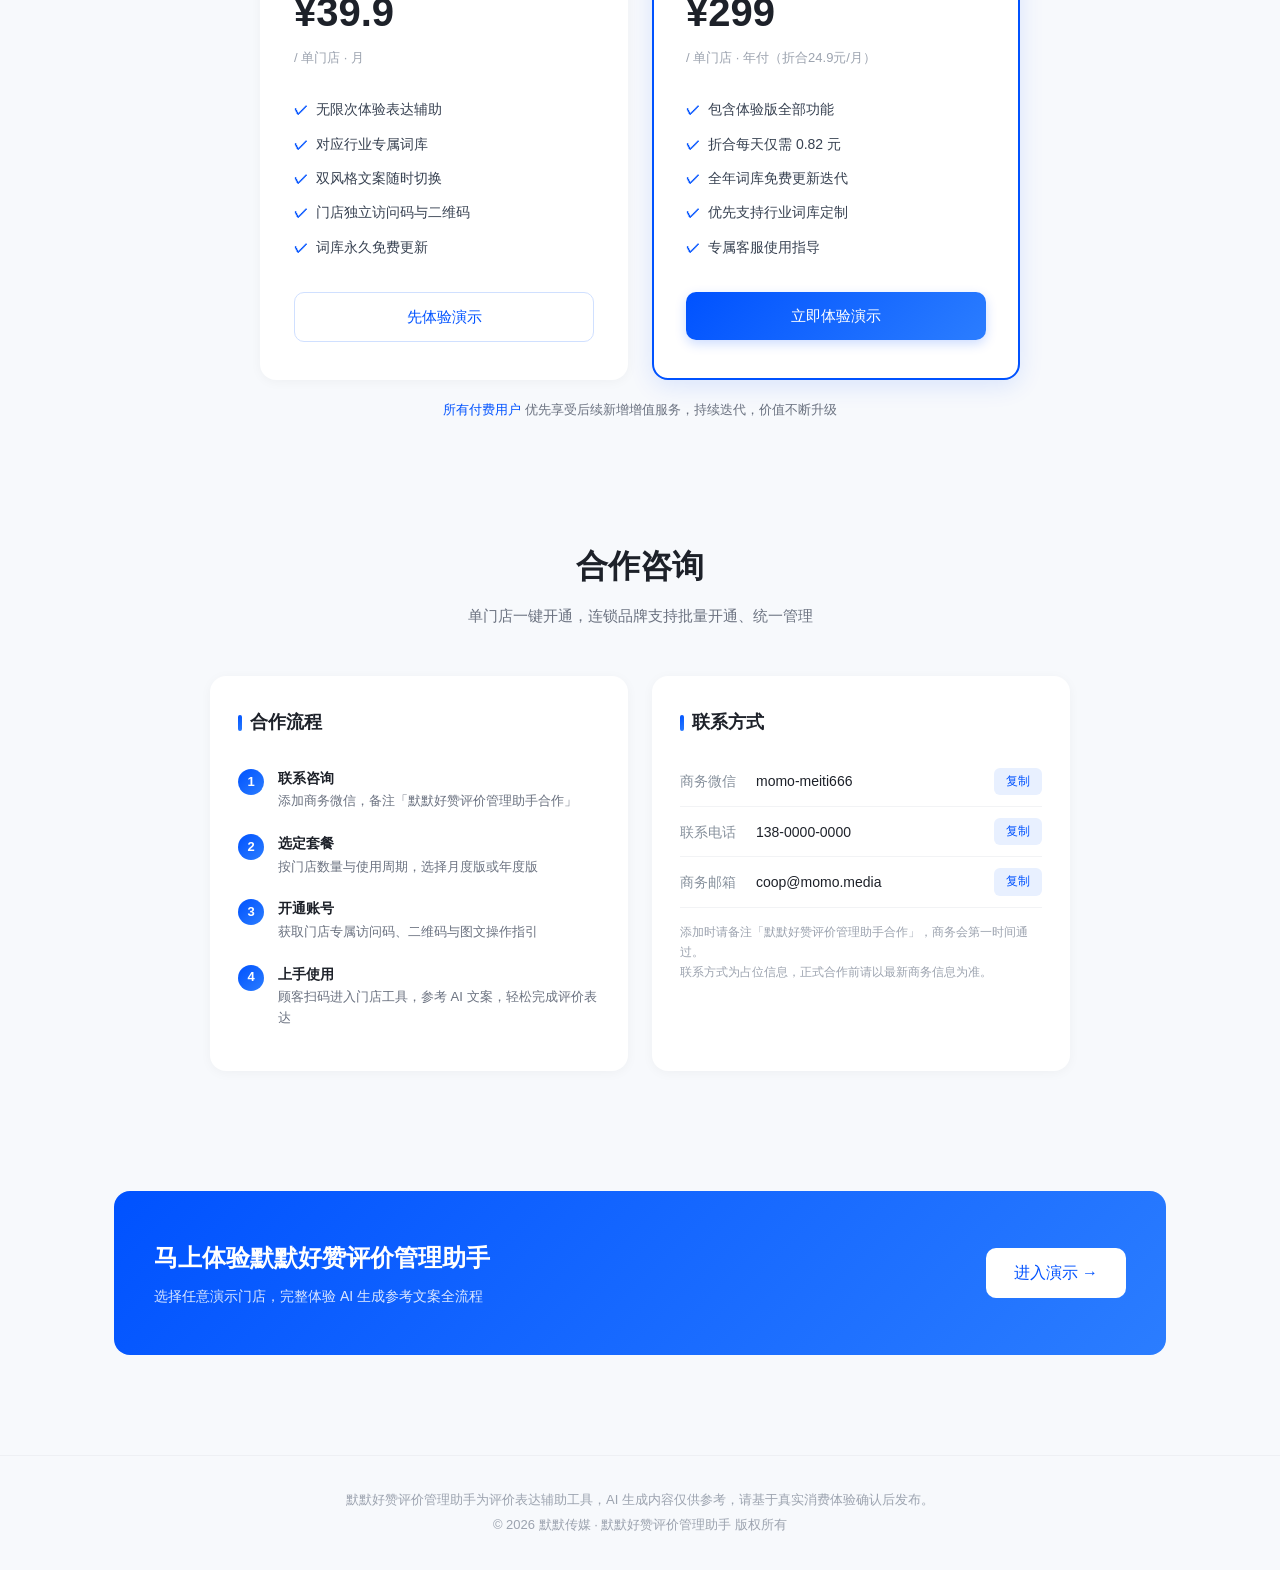
==== commit fea8851a: "feat: 新增天猫养车（银河南街店）演示门店，汽车养护词库支持三种风格 - demo.js：新增 tianmao 门店配置与 carwash 行业词库（真实评价风/小红书探店风/简洁实在风，各四组 " ====
--- a/index.html
+++ b/index.html
@@ -4,10 +4,10 @@
 <meta charset="UTF-8">
 <meta name="viewport" content="width=device-width, initial-scale=1.0">
 <title>默默好赞评价管理助手 · 默默传媒 | 门店评价内容与口碑运营工具</title>
-<meta name="description" content="默默好赞评价管理助手，基于全平台 10 万条真实评价的 AI 分析，帮助消费者更完整地表达真实消费体验，帮助门店沉淀真实消费反馈。7 大行业演示门店在线体验，每个演示均配有独立二维码。">
+<meta name="description" content="默默好赞评价管理助手，基于全平台 10 万条真实评价的 AI 分析，帮助消费者更完整地表达真实消费体验，帮助门店沉淀真实消费反馈。8 大行业演示门店在线体验，每个演示均配有独立二维码。">
 <meta name="theme-color" content="#ffffff">
 <meta property="og:title" content="默默好赞评价管理助手 · 默默传媒">
-<meta property="og:description" content="基于全平台 10 万条真实评价的 AI 分析，帮顾客更完整地表达真实好体验。7 大行业演示门店扫码即用。">
+<meta property="og:description" content="基于全平台 10 万条真实评价的 AI 分析，帮顾客更完整地表达真实好体验。8 大行业演示门店扫码即用。">
 <meta property="og:image" content="assets/logo.png">
 <link rel="icon" href="assets/favicon.ico" sizes="any">
 <link rel="icon" type="image/png" sizes="32x32" href="assets/favicon-32.png">
@@ -1086,7 +1086,7 @@
   <p class="hero-desc">
     默默好赞评价管理助手，基于全平台 <span class="num">10 万</span> 条真实评价的 AI 分析，
     提炼各行业顾客最关心的卖点与表达方式，为消费者提供更有参考价值的表达参考，帮助把真实体验说得清楚、说得地道。
-    <span class="num">7</span> 大行业演示门店，每个演示均有独立二维码，扫码即用。
+    <span class="num">8</span> 大行业演示门店，每个演示均有独立二维码，扫码即用。
   </p>
   <div class="hero-btns">
     <a href="#demos" class="btn-primary">立即体验演示</a>
@@ -1178,7 +1178,7 @@
   <div class="demo-section">
     <div class="section-title">
       <h2>演示门店 · 扫码即用</h2>
-      <p>7 大行业演示环境，每个门店均配有独立二维码，扫码或点击直达对应演示，打开即可体验全流程</p>
+      <p>8 大行业演示环境，每个门店均配有独立二维码，扫码或点击直达对应演示，打开即可体验全流程</p>
     </div>
     <div class="demo-grid" id="demoGrid">
       <!-- 门店卡片与独立二维码由 assets/demo.js 渲染 -->
@@ -1228,6 +1228,7 @@
     <span class="industry-tag hot">融合菜</span>
     <span class="industry-tag hot">足疗按摩</span>
     <span class="industry-tag hot">咖啡饮品</span>
+    <span class="industry-tag hot">汽车养护</span>
     <span class="industry-tag">卤味熟食</span>
     <span class="industry-tag">美容美发</span>
     <span class="industry-tag">KTV</span>
